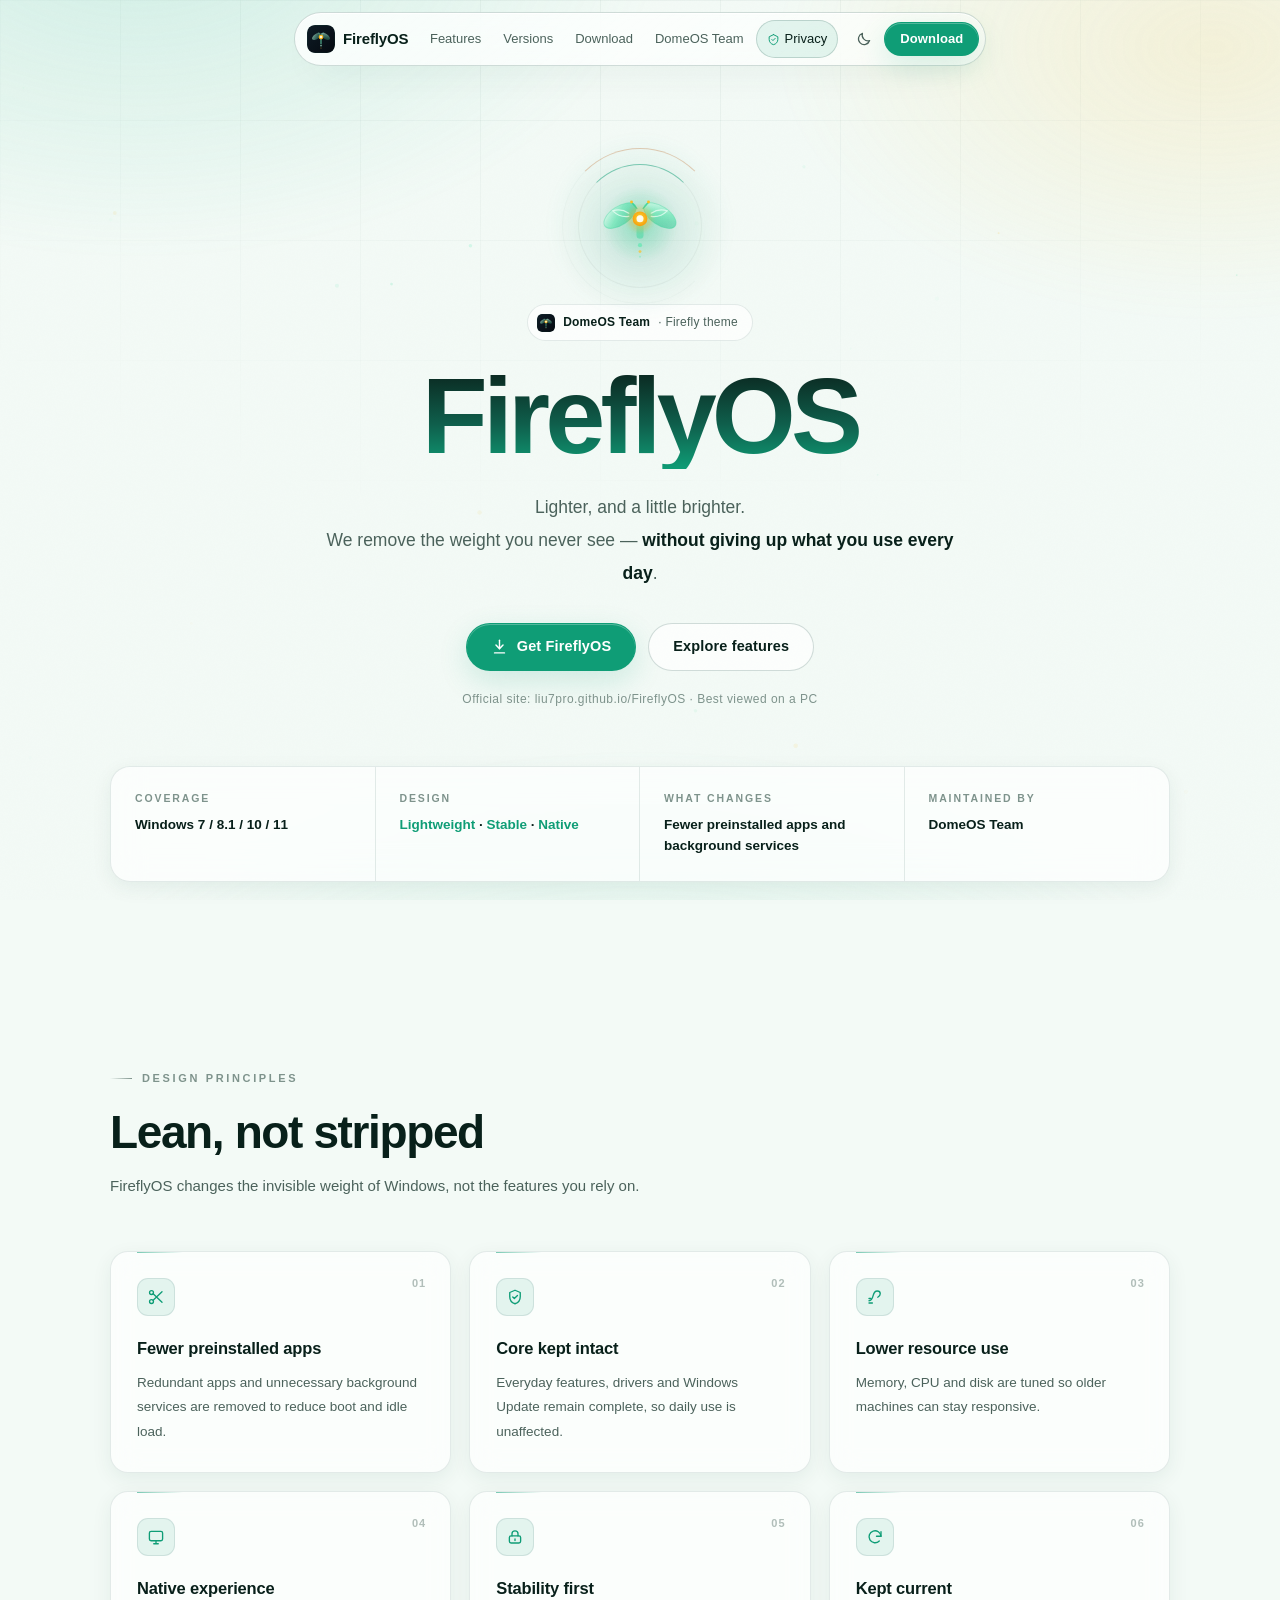
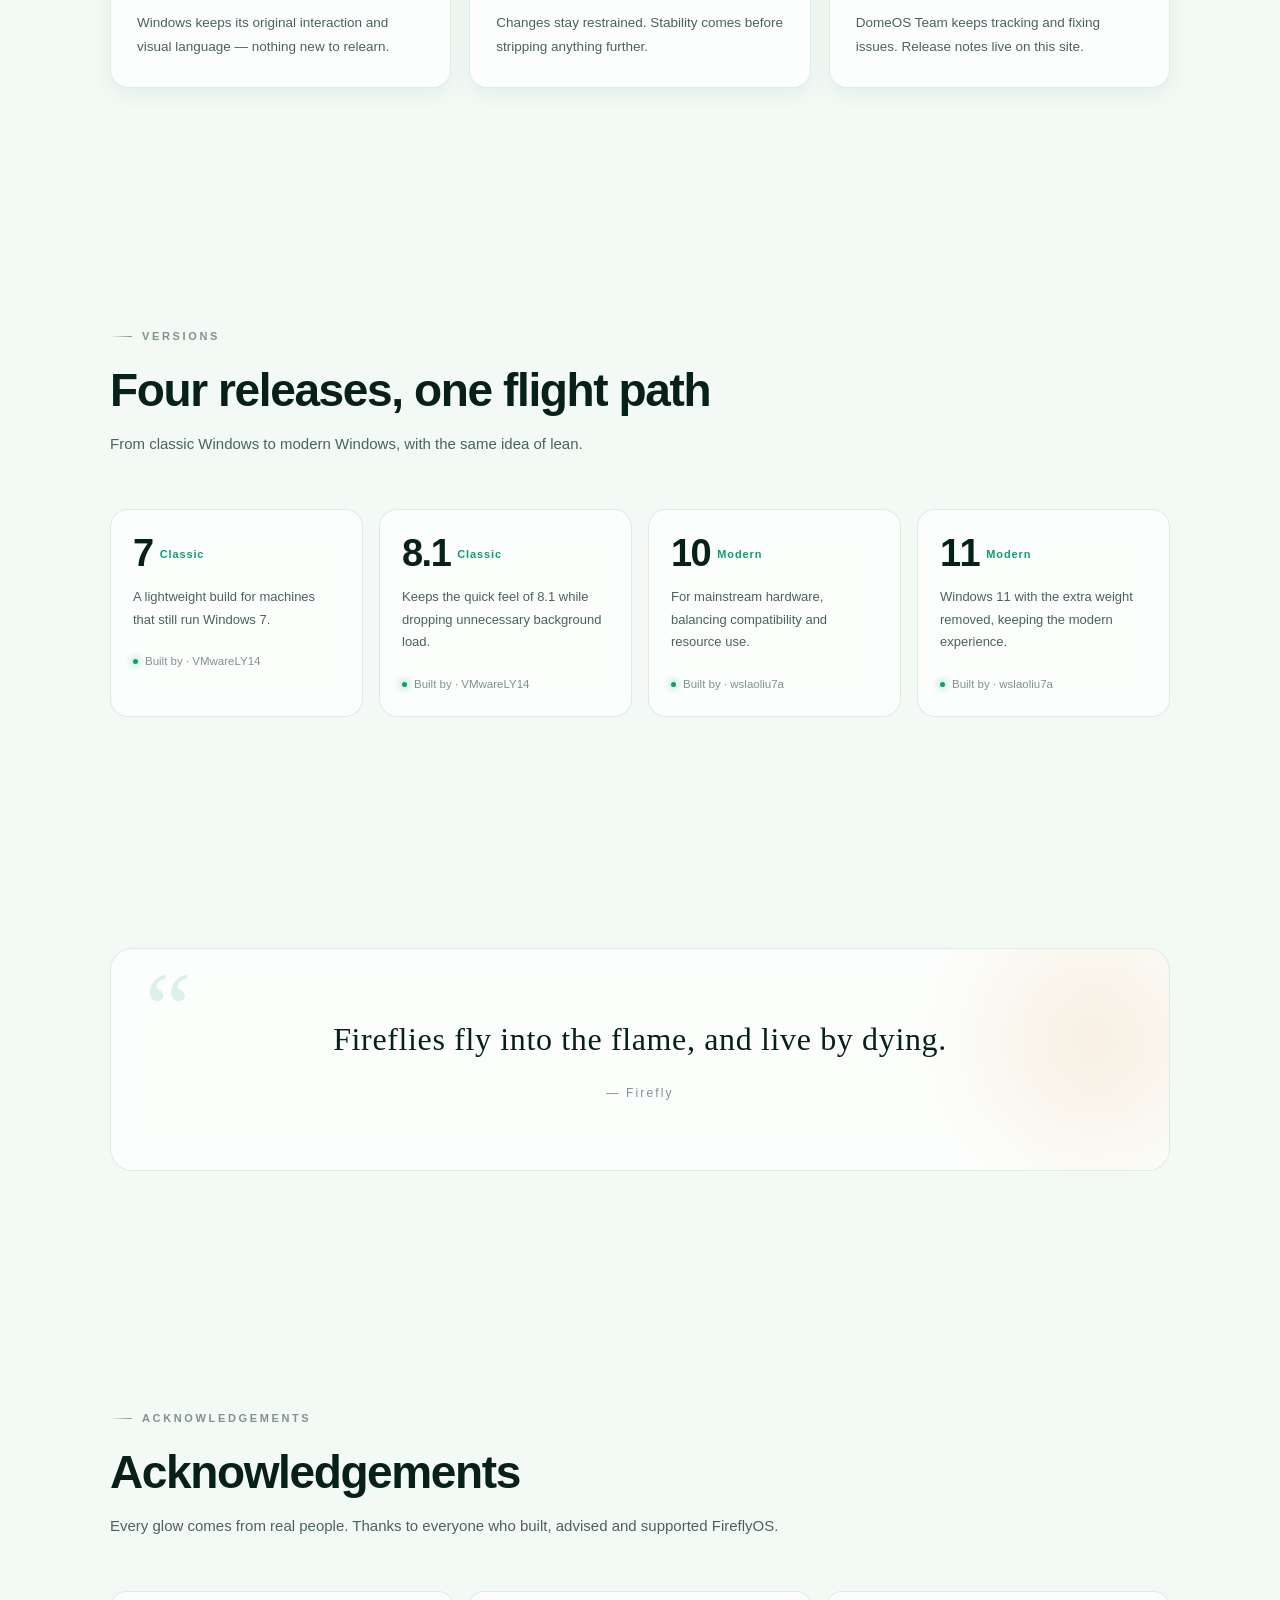
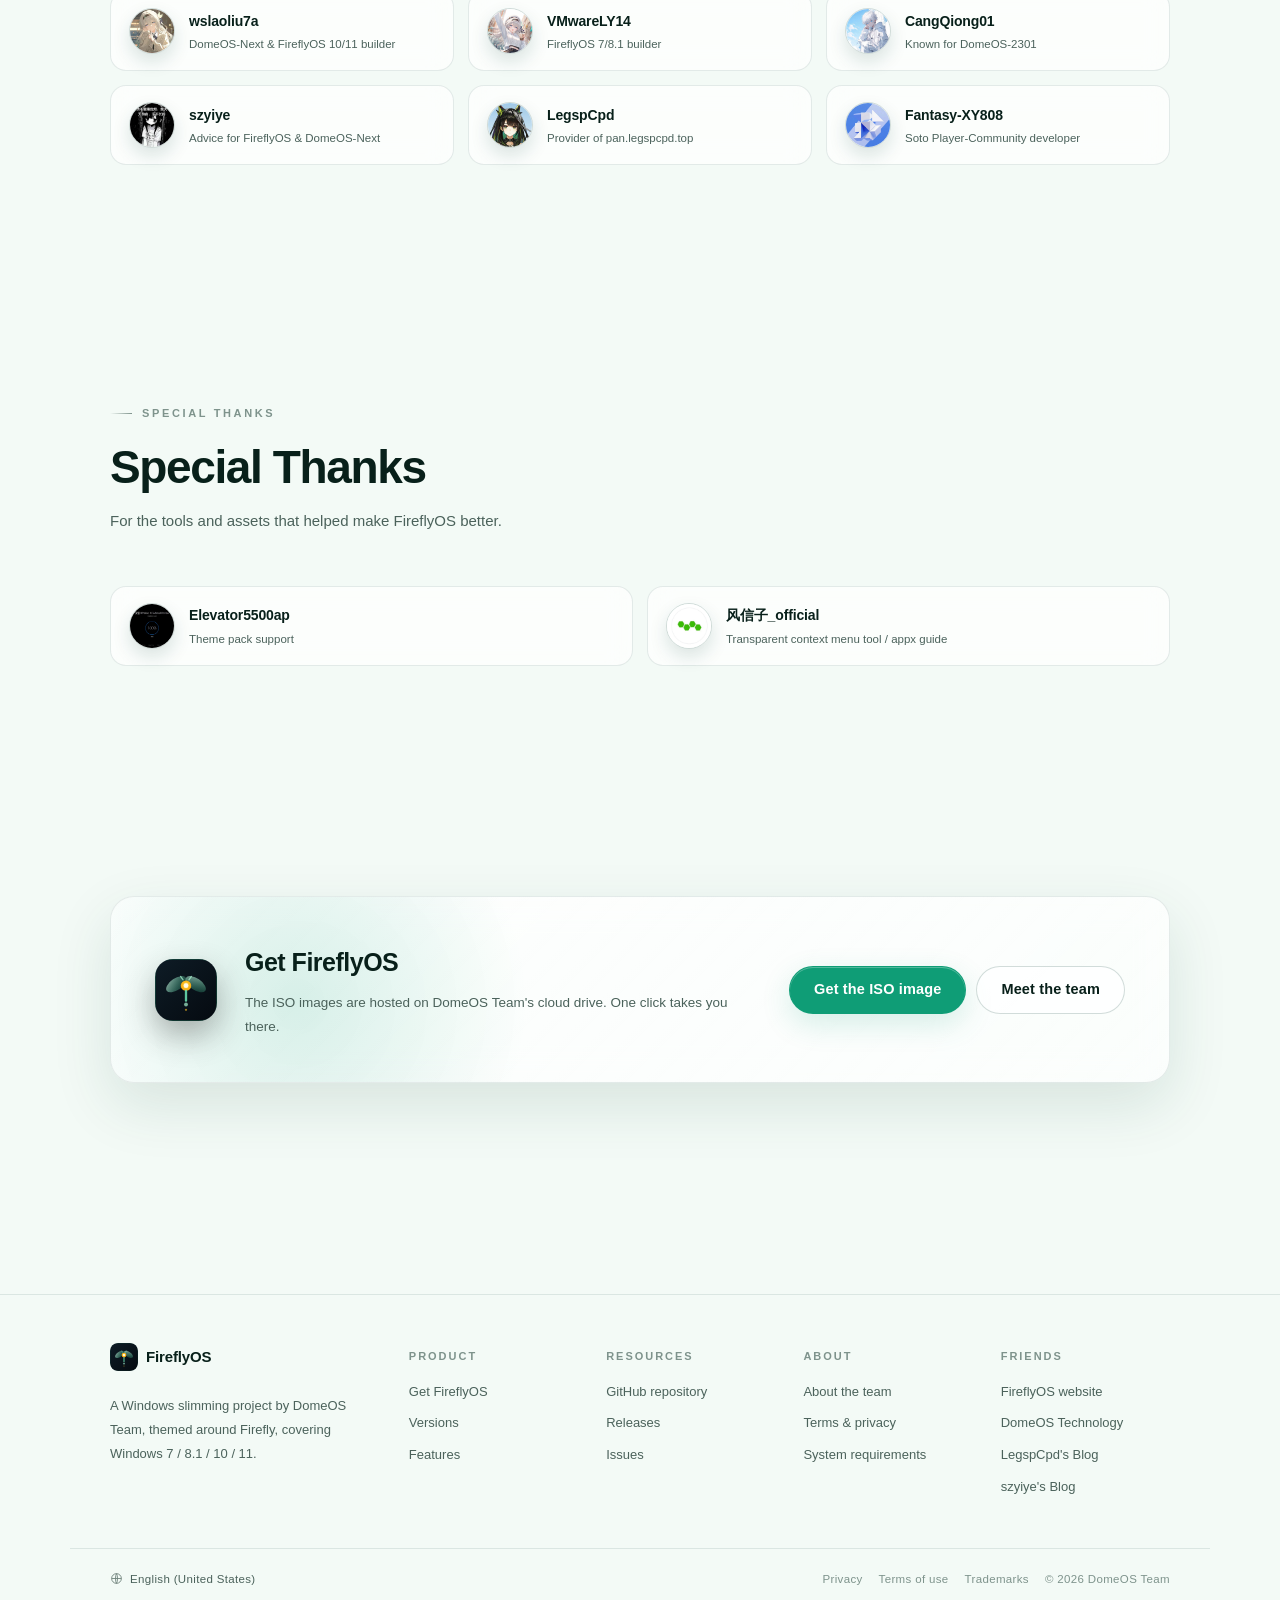
==== en/index.html @ e820aefb "style: 参考月之暗面优化排版，隐私入口改为 Team 协议页" ====
<!DOCTYPE html>
<html lang="en" data-color-mode="dark">
<head>
<meta charset="UTF-8" />
<meta name="viewport" content="width=device-width, initial-scale=1.0" />
<title>FireflyOS — Let Windows glow again</title>
<meta name="description" content="FireflyOS is a slimmed and optimized Windows build by DomeOS Team, themed around Firefly, covering Windows 7 / 8.1 / 10 / 11." />
<meta name="theme-color" content="#060a10" id="themeColor" />
<meta name="color-scheme" content="dark light" />
<meta property="og:type" content="website" />
<meta property="og:title" content="FireflyOS — Let Windows glow again" />
<meta property="og:description" content="A slimmed Windows build by DomeOS Team, themed around Firefly. Lightweight, stable and native." />
<link rel="icon" href="../assets/logo.svg" type="image/svg+xml" />
<script>
  (function () {
    try {
      var saved = localStorage.getItem('ff-theme');
      var mode = saved === 'light' || saved === 'dark'
        ? saved
        : (window.matchMedia('(prefers-color-scheme: light)').matches ? 'light' : 'dark');
      document.documentElement.setAttribute('data-color-mode', mode);
    } catch (e) {}
  })();
</script>
<style>html{background:#060a10}html[data-color-mode="light"]{background:#f3faf6}</style>
<link rel="stylesheet" href="../assets/theme.css" />
<link rel="stylesheet" href="../assets/style.css?v=4" />
</head>
<body>

<div class="bg-scene" aria-hidden="true"></div>
<canvas id="fireflies" aria-hidden="true"></canvas>

<header class="site-header" id="siteHeader">
  <div class="nav-inner">
    <a class="brand" href="#" aria-label="FireflyOS home">
      <img src="../assets/logo.svg" alt="" />
      <span>FireflyOS</span>
    </a>

    <nav class="nav-links" id="navLinks" aria-label="Main navigation">
      <span class="nav-hover" aria-hidden="true"></span>
      <a href="#features">Features</a>
      <a href="#versions">Versions</a>
      <a href="#download">Download</a>
      <a href="https://liu7pro.github.io/DomeOS-Team/">DomeOS Team</a>
      <a class="nav-privacy" href="https://liu7pro.github.io/DomeOS-Team/legal.html" aria-label="Terms and privacy policy">
        <svg viewBox="0 0 24 24" fill="none" stroke="currentColor" stroke-width="1.8" stroke-linecap="round" stroke-linejoin="round"><path d="M12 3l8 4v5c0 4.5-3.4 8.6-8 9.5C7.4 20.6 4 16.5 4 12V7l8-4z" /><path d="m9 12 2 2 4-4" /></svg>
        Privacy
      </a>
    </nav>

    <div class="nav-actions">
      <button class="theme-toggle" id="themeToggle" type="button" aria-label="Toggle light and dark mode" aria-pressed="false">
        <svg class="ic-sun" viewBox="0 0 24 24" fill="none" stroke="currentColor" stroke-width="1.8" stroke-linecap="round">
          <circle cx="12" cy="12" r="4.2" />
          <path d="M12 2.5v2M12 19.5v2M2.5 12h2M19.5 12h2M5.2 5.2l1.4 1.4M17.4 17.4l1.4 1.4M18.8 5.2l-1.4 1.4M6.6 17.4l-1.4 1.4" />
        </svg>
        <svg class="ic-moon" viewBox="0 0 24 24" fill="none" stroke="currentColor" stroke-width="1.8" stroke-linecap="round" stroke-linejoin="round">
          <path d="M20.5 14.3A8.6 8.6 0 0 1 9.7 3.5a8.6 8.6 0 1 0 10.8 10.8Z" />
        </svg>
      </button>
      <a class="btn btn-primary btn-sm" href="https://pan.legspcpd.top/s/m5fM" target="_blank" rel="noopener">Download</a>
      <button class="menu-toggle" id="menuToggle" type="button" aria-label="Open menu" aria-expanded="false" aria-controls="navLinks">
        <svg viewBox="0 0 24 24" fill="none" stroke="currentColor" stroke-width="2" stroke-linecap="round"><path d="M4 7h16M4 12h16M4 17h16" /></svg>
      </button>
    </div>
  </div>
</header>

<main>
  <section class="hero">
    <div class="container">
      <div class="hero-mark" aria-hidden="true">
        <span class="ring"></span>
        <span class="ring r2"></span>
        <img src="../assets/emblem.svg" alt="" />
      </div>

      <div class="hero-badge">
        <img src="../assets/logo.svg" alt="" />
        <b>DomeOS Team</b> · Firefly theme
      </div>

      <h1>FireflyOS</h1>
      <p class="lead">
        Lighter, and a little brighter.<br />
        We remove the weight you never see — <strong>without giving up what you use every day</strong>.
      </p>

      <div class="hero-actions">
        <a class="btn btn-primary" href="https://pan.legspcpd.top/s/m5fM" target="_blank" rel="noopener">
          <svg viewBox="0 0 24 24" fill="none" stroke="currentColor" stroke-width="2" stroke-linecap="round" stroke-linejoin="round"><path d="M12 3v12" /><path d="m7 10 5 5 5-5" /><path d="M5 21h14" /></svg>
          Get FireflyOS
        </a>
        <a class="btn btn-ghost" href="#features">Explore features</a>
      </div>

      <p class="hero-note">Official site: liu7pro.github.io/FireflyOS · Best viewed on a PC</p>

      <div class="spec-panel" data-reveal>
        <div class="spec-item">
          <span>Coverage</span>
          <b>Windows 7 / 8.1 / 10 / 11</b>
        </div>
        <div class="spec-item">
          <span>Design</span>
          <b><em>Lightweight</em> · <em>Stable</em> · <em>Native</em></b>
        </div>
        <div class="spec-item">
          <span>What changes</span>
          <b>Fewer preinstalled apps and background services</b>
        </div>
        <div class="spec-item">
          <span>Maintained by</span>
          <b>DomeOS Team</b>
        </div>
      </div>
    </div>
  </section>

  <section class="section" id="features">
    <div class="container">
      <div class="section-head" data-reveal>
        <span class="eyebrow">Design Principles</span>
        <h2 class="section-title">Lean, not stripped</h2>
        <p class="section-sub">FireflyOS changes the invisible weight of Windows, not the features you rely on.</p>
      </div>

      <div class="grid-3">
        <article class="card" data-reveal style="--d:.02s">
          <span class="card-index">01</span>
          <div class="card-icon"><svg viewBox="0 0 24 24" fill="none" stroke="currentColor" stroke-width="1.8" stroke-linecap="round" stroke-linejoin="round"><circle cx="6" cy="6" r="2.6" /><circle cx="6" cy="18" r="2.6" /><path d="M8.2 7.6 20 19M8.2 16.4 20 5" /></svg></div>
          <h3>Fewer preinstalled apps</h3>
          <p>Redundant apps and unnecessary background services are removed to reduce boot and idle load.</p>
        </article>
        <article class="card" data-reveal style="--d:.06s">
          <span class="card-index">02</span>
          <div class="card-icon"><svg viewBox="0 0 24 24" fill="none" stroke="currentColor" stroke-width="1.8" stroke-linecap="round" stroke-linejoin="round"><path d="M12 3 5 6v5.6c0 4.3 2.9 8.1 7 9.4 4.1-1.3 7-5.1 7-9.4V6l-7-3Z" /><path d="m9 12 2.1 2.1L15.3 10" /></svg></div>
          <h3>Core kept intact</h3>
          <p>Everyday features, drivers and Windows Update remain complete, so daily use is unaffected.</p>
        </article>
        <article class="card" data-reveal style="--d:.1s">
          <span class="card-index">03</span>
          <div class="card-icon"><svg viewBox="0 0 24 24" fill="none" stroke="currentColor" stroke-width="1.8" stroke-linecap="round" stroke-linejoin="round"><path d="M4 17c3.4 0 4.6-3.2 5.4-6.4C10.2 7.4 11.3 4 15 4c2.5 0 4 1.6 4 3.7 0 2.3-1.6 3.6-3.3 4.6" /><path d="M4 20h4.5" /><path d="M4 14h2.8" /></svg></div>
          <h3>Lower resource use</h3>
          <p>Memory, CPU and disk are tuned so older machines can stay responsive.</p>
        </article>
        <article class="card" data-reveal style="--d:.02s">
          <span class="card-index">04</span>
          <div class="card-icon"><svg viewBox="0 0 24 24" fill="none" stroke="currentColor" stroke-width="1.8" stroke-linecap="round" stroke-linejoin="round"><rect x="3.2" y="4.5" width="17.6" height="12.5" rx="2.2" /><path d="M9 21h6M12 17v4" /></svg></div>
          <h3>Native experience</h3>
          <p>Windows keeps its original interaction and visual language — nothing new to relearn.</p>
        </article>
        <article class="card" data-reveal style="--d:.06s">
          <span class="card-index">05</span>
          <div class="card-icon"><svg viewBox="0 0 24 24" fill="none" stroke="currentColor" stroke-width="1.8" stroke-linecap="round" stroke-linejoin="round"><rect x="4.5" y="10.5" width="15" height="9.5" rx="2.2" /><path d="M8 10.5V7.8a4 4 0 0 1 8 0v2.7" /><path d="M12 14.6v2" /></svg></div>
          <h3>Stability first</h3>
          <p>Changes stay restrained. Stability comes before stripping anything further.</p>
        </article>
        <article class="card" data-reveal style="--d:.1s">
          <span class="card-index">06</span>
          <div class="card-icon"><svg viewBox="0 0 24 24" fill="none" stroke="currentColor" stroke-width="1.8" stroke-linecap="round" stroke-linejoin="round"><path d="M20 11a8 8 0 1 0-2.3 6.3" /><path d="M20 5v6h-6" /></svg></div>
          <h3>Kept current</h3>
          <p>DomeOS Team keeps tracking and fixing issues. Release notes live on this site.</p>
        </article>
      </div>
    </div>
  </section>

  <section class="section" id="versions">
    <div class="container">
      <div class="section-head" data-reveal>
        <span class="eyebrow">Versions</span>
        <h2 class="section-title">Four releases, one flight path</h2>
        <p class="section-sub">From classic Windows to modern Windows, with the same idea of lean.</p>
      </div>

      <div class="versions">
        <article class="version-card" data-reveal style="--d:.02s">
          <div class="v-num">7<small>Classic</small></div>
          <p class="v-desc">A lightweight build for machines that still run Windows 7.</p>
          <span class="v-maker">Built by · VMwareLY14</span>
        </article>
        <article class="version-card" data-reveal style="--d:.06s">
          <div class="v-num">8.1<small>Classic</small></div>
          <p class="v-desc">Keeps the quick feel of 8.1 while dropping unnecessary background load.</p>
          <span class="v-maker">Built by · VMwareLY14</span>
        </article>
        <article class="version-card" data-reveal style="--d:.1s">
          <div class="v-num">10<small>Modern</small></div>
          <p class="v-desc">For mainstream hardware, balancing compatibility and resource use.</p>
          <span class="v-maker">Built by · wslaoliu7a</span>
        </article>
        <article class="version-card" data-reveal style="--d:.14s">
          <div class="v-num">11<small>Modern</small></div>
          <p class="v-desc">Windows 11 with the extra weight removed, keeping the modern experience.</p>
          <span class="v-maker">Built by · wslaoliu7a</span>
        </article>
      </div>
    </div>
  </section>

  <section class="section">
    <div class="container">
      <div class="quote-panel" data-reveal>
        <q>Fireflies fly into the flame, and live by dying.</q>
        <span>— Firefly</span>
      </div>
    </div>
  </section>

  <section class="section" id="thanks">
    <div class="container">
      <div class="section-head" data-reveal>
        <span class="eyebrow">Acknowledgements</span>
        <h2 class="section-title">Acknowledgements</h2>
        <p class="section-sub">Every glow comes from real people. Thanks to everyone who built, advised and supported FireflyOS.</p>
      </div>

      <div class="thanks-grid">
        <a class="thanks-card" href="https://space.bilibili.com/1834614293" target="_blank" rel="noopener" data-reveal style="--d:.02s">
          <img src="../assets/people/wslaoliu7a.jpg" alt="" />
          <div><b>wslaoliu7a</b><span>DomeOS-Next &amp; FireflyOS 10/11 builder</span></div>
        </a>
        <a class="thanks-card" href="https://space.bilibili.com/1227511340" target="_blank" rel="noopener" data-reveal style="--d:.05s">
          <img src="../assets/people/vmwarely14.jpg" alt="" />
          <div><b>VMwareLY14</b><span>FireflyOS 7/8.1 builder</span></div>
        </a>
        <a class="thanks-card" href="https://space.bilibili.com/1995157657" target="_blank" rel="noopener" data-reveal style="--d:.08s">
          <img src="../assets/people/cangqiong01.jpg" alt="" />
          <div><b>CangQiong01</b><span>Known for DomeOS-2301</span></div>
        </a>
        <a class="thanks-card" href="https://space.bilibili.com/3493112219437191" target="_blank" rel="noopener" data-reveal style="--d:.02s">
          <img src="../assets/people/szyiye.jpg" alt="" />
          <div><b>szyiye</b><span>Advice for FireflyOS &amp; DomeOS-Next</span></div>
        </a>
        <a class="thanks-card" href="https://space.bilibili.com/1614911881" target="_blank" rel="noopener" data-reveal style="--d:.05s">
          <img src="../assets/people/legspcpd.jpg" alt="" />
          <div><b>LegspCpd</b><span>Provider of pan.legspcpd.top</span></div>
        </a>
        <a class="thanks-card" href="https://github.com/Fantasy-XY808" target="_blank" rel="noopener" data-reveal style="--d:.08s">
          <img src="../assets/people/fantasy-xy808.jpg" alt="" />
          <div><b>Fantasy-XY808</b><span>Soto Player-Community developer</span></div>
        </a>
      </div>
    </div>
  </section>

  <section class="section" id="special-thanks">
    <div class="container">
      <div class="section-head" data-reveal>
        <span class="eyebrow">Special Thanks</span>
        <h2 class="section-title">Special Thanks</h2>
        <p class="section-sub">For the tools and assets that helped make FireflyOS better.</p>
      </div>

      <div class="thanks-grid two">
        <a class="thanks-card" href="https://space.bilibili.com/449530793" target="_blank" rel="noopener" data-reveal style="--d:.02s">
          <img src="../assets/people/elevator5500ap.jpg" alt="" />
          <div><b>Elevator5500ap</b><span>Theme pack support</span></div>
        </a>
        <a class="thanks-card" href="https://space.bilibili.com/3494369573210315" target="_blank" rel="noopener" data-reveal style="--d:.05s">
          <img src="../assets/people/fengxinzi.jpg" alt="" />
          <div><b>风信子_official</b><span>Transparent context menu tool / appx guide</span></div>
        </a>
      </div>
    </div>
  </section>

  <section class="section" id="download">
    <div class="container">
      <div class="cta-panel" data-reveal>
        <img src="../assets/logo.svg" alt="" />
        <div class="cta-text">
          <h2>Get FireflyOS</h2>
          <p>The ISO images are hosted on DomeOS Team's cloud drive. One click takes you there.</p>
        </div>
        <div class="cta-actions">
          <a class="btn btn-primary" href="https://pan.legspcpd.top/s/m5fM" target="_blank" rel="noopener">Get the ISO image</a>
          <a class="btn btn-ghost" href="https://liu7pro.github.io/DomeOS-Team/">Meet the team</a>
        </div>
      </div>
    </div>
  </section>
</main>

<footer class="site-footer">
  <div class="container footer-inner">
    <div class="footer-brand">
      <a class="brand" href="#">
        <img src="../assets/logo.svg" alt="" />
        <span>FireflyOS</span>
      </a>
      <p>A Windows slimming project by DomeOS Team, themed around Firefly, covering Windows 7 / 8.1 / 10 / 11.</p>
    </div>
    <div class="footer-col">
      <h4>Product</h4>
      <a href="https://pan.legspcpd.top/s/m5fM" target="_blank" rel="noopener">Get FireflyOS</a>
      <a href="#versions">Versions</a>
      <a href="#features">Features</a>
    </div>
    <div class="footer-col">
      <h4>Resources</h4>
      <a href="https://github.com/liu7pro/FireflyOS" target="_blank" rel="noopener">GitHub repository</a>
      <a href="https://github.com/liu7pro/FireflyOS/releases" target="_blank" rel="noopener">Releases</a>
      <a href="https://github.com/liu7pro/FireflyOS/issues" target="_blank" rel="noopener">Issues</a>
    </div>
    <div class="footer-col">
      <h4>About</h4>
      <a href="https://liu7pro.github.io/DomeOS-Team/">About the team</a>
      <a href="https://liu7pro.github.io/DomeOS-Team/legal.html">Terms &amp; privacy</a>
      <a href="#versions">System requirements</a>
    </div>
    <div class="footer-col">
      <h4>Friends</h4>
      <a href="https://liu7pro.github.io/FireflyOS/">FireflyOS website</a>
      <a href="https://cangqiong01.github.io/" target="_blank" rel="noopener">DomeOS Technology</a>
      <a href="https://www.legspcpd.top/" target="_blank" rel="noopener">LegspCpd's Blog</a>
      <a href="https://blog.szyiye.cn" target="_blank" rel="noopener">szyiye's Blog</a>
    </div>
  </div>
  <div class="container footer-bottom">
    <a class="footer-lang" href="../index.html">
      <svg viewBox="0 0 24 24" fill="none" stroke="currentColor" stroke-width="1.6"><circle cx="12" cy="12" r="9" /><path d="M3 12h18M12 3c2.5 2.6 2.5 15.4 0 18M12 3c-2.5 2.6-2.5 15.4 0 18" /></svg>
      English (United States)
    </a>
    <div class="footer-legal">
      <a href="https://liu7pro.github.io/DomeOS-Team/legal.html">Privacy</a>
      <a href="https://liu7pro.github.io/DomeOS-Team/legal.html">Terms of use</a>
      <a href="https://liu7pro.github.io/about.html">Trademarks</a>
      <a href="https://liu7pro.github.io/DomeOS-Team/">© <span id="year">2026</span> DomeOS Team</a>
    </div>
  </div>
</footer>

<script src="../assets/main.js"></script>
</body>
</html>
---- assets/theme.css ----
/* FireflyOS — 主题令牌
   深夜蓝底 + 薄荷微光 + 萤火琥珀
   所有颜色集中在此文件，深浅色由 data-theme 切换 */

:root {
  color-scheme: dark;

  --bg: #060a10;
  --bg-2: #0a121c;
  --bg-3: #0d1826;

  --surface: rgba(255, 255, 255, .045);
  --surface-2: rgba(255, 255, 255, .075);
  --surface-3: rgba(255, 255, 255, .11);

  --border: rgba(255, 255, 255, .09);
  --border-strong: rgba(255, 255, 255, .18);

  --text: #e9f2ee;
  --text-2: #9db1ab;
  --text-3: #62766f;

  --mint: #34d399;
  --mint-soft: #6ee7b7;
  --amber: #fbbf24;
  --lime: #a0e448;

  --accent: #34d399;
  --accent-ink: #04130d;
  --accent-g: rgba(52, 211, 153, .12);
  --amber-g: rgba(251, 191, 36, .10);

  --glow: rgba(52, 211, 153, .20);
  --glow-amber: rgba(251, 191, 36, .14);

  --shadow-sm: 0 8px 24px rgba(0, 0, 0, .28);
  --shadow: 0 22px 64px rgba(0, 0, 0, .46);

  --header: rgba(6, 10, 16, .70);
  --header-line: rgba(255, 255, 255, .07);

  --grid-line: rgba(255, 255, 255, .035);
  --noise: .05;
  --firefly-a: .85;
}

html[data-color-mode="light"] {
  color-scheme: light;

  --bg: #f3faf6;
  --bg-2: #eaf6f0;
  --bg-3: #e0f1e8;

  --surface: rgba(255, 255, 255, .70);
  --surface-2: rgba(255, 255, 255, .86);
  --surface-3: rgba(255, 255, 255, .96);

  --border: rgba(9, 65, 51, .10);
  --border-strong: rgba(9, 65, 51, .18);

  --text: #08201a;
  --text-2: #4b625b;
  --text-3: #7e938c;

  --mint: #0f9d76;
  --mint-soft: #0b8a67;
  --amber: #b45309;
  --lime: #4d7c0f;

  --accent: #0f9d76;
  --accent-ink: #ffffff;
  --accent-g: rgba(15, 157, 118, .10);
  --amber-g: rgba(180, 83, 9, .08);

  --glow: rgba(15, 157, 118, .16);
  --glow-amber: rgba(217, 119, 6, .10);

  --shadow-sm: 0 6px 20px rgba(17, 74, 58, .07);
  --shadow: 0 22px 60px rgba(17, 74, 58, .12);

  --header: rgba(246, 253, 249, .78);
  --header-line: rgba(9, 65, 51, .08);

  --grid-line: rgba(9, 65, 51, .045);
  --noise: .035;
  --firefly-a: .38;
}
---- assets/style.css ----
/* ==========================================================================
   FireflyOS · 站点样式
   深夜蓝底、薄荷微光、萤火琥珀；深浅色由 theme.css 的令牌驱动
   ========================================================================== */

*, *::before, *::after { box-sizing: border-box; }

html {
  background: var(--bg);
  -webkit-text-size-adjust: 100%;
  scroll-behavior: smooth;
  transition: background-color .5s ease;
}

body {
  margin: 0;
  min-height: 100vh;
  font-family: "Segoe UI Variable Display", "Segoe UI", "PingFang SC", "Microsoft YaHei UI", "Microsoft YaHei", sans-serif;
  font-size: 15px;
  line-height: 1.75;
  color: var(--text);
  background: var(--bg);
  -webkit-font-smoothing: antialiased;
  text-rendering: optimizeLegibility;
  overflow-x: hidden;
  transition: color .5s ease, background-color .5s ease;
}

img, svg { display: block; }
a { color: inherit; text-decoration: none; }
button { font: inherit; color: inherit; }
::selection { background: var(--accent); color: var(--accent-ink); }

:focus-visible {
  outline: 2px solid var(--mint);
  outline-offset: 3px;
  border-radius: 6px;
}

.container {
  width: 100%;
  max-width: 1140px;
  margin: 0 auto;
  padding: 0 clamp(20px, 4vw, 40px);
}

/* --------------------------------------------------------------------------
   背景：极光、网格、噪点、萤火
   -------------------------------------------------------------------------- */
.bg-scene {
  position: fixed;
  inset: 0;
  z-index: 0;
  overflow: hidden;
  pointer-events: none;
}

.bg-scene::before {
  content: "";
  position: absolute;
  inset: -20%;
  background:
    radial-gradient(42% 38% at 22% 8%, var(--glow), transparent 70%),
    radial-gradient(34% 30% at 82% 18%, var(--glow-amber), transparent 72%),
    radial-gradient(50% 46% at 50% 108%, rgba(52, 211, 153, .10), transparent 74%);
  filter: blur(10px);
  animation: aurora 26s ease-in-out infinite alternate;
}

html[data-color-mode="light"] .bg-scene::before {
  background:
    radial-gradient(42% 38% at 22% 8%, rgba(45, 190, 150, .18), transparent 70%),
    radial-gradient(34% 30% at 82% 18%, rgba(251, 191, 36, .14), transparent 72%),
    radial-gradient(50% 46% at 50% 108%, rgba(120, 220, 190, .22), transparent 74%);
}

.bg-scene::after {
  content: "";
  position: absolute;
  inset: 0;
  background-image:
    linear-gradient(90deg, var(--grid-line) 1px, transparent 1px),
    linear-gradient(180deg, var(--grid-line) 1px, transparent 1px);
  background-size: 120px 120px;
  mask-image: radial-gradient(70% 60% at 50% 0%, #000 20%, transparent 100%);
  -webkit-mask-image: radial-gradient(70% 60% at 50% 0%, #000 20%, transparent 100%);
}

@keyframes aurora {
  0%   { transform: translate3d(-2%, -1%, 0) scale(1); }
  50%  { transform: translate3d(2%, 2%, 0) scale(1.06); }
  100% { transform: translate3d(-1%, 3%, 0) scale(1.02); }
}

#fireflies {
  position: fixed;
  inset: 0;
  z-index: 1;
  width: 100%;
  height: 100%;
  pointer-events: none;
  opacity: var(--firefly-a);
  transition: opacity .6s ease;
}

body::after {
  content: "";
  position: fixed;
  inset: 0;
  z-index: 2;
  pointer-events: none;
  opacity: var(--noise);
  background-image: url("data:image/svg+xml,%3Csvg xmlns='http://www.w3.org/2000/svg' width='160' height='160'%3E%3Cfilter id='n'%3E%3CfeTurbulence type='fractalNoise' baseFrequency='.85' numOctaves='2' stitchTiles='stitch'/%3E%3C/filter%3E%3Crect width='160' height='160' filter='url(%23n)' opacity='.55'/%3E%3C/svg%3E");
}

main, .site-header, .site-footer { position: relative; z-index: 3; }

/* --------------------------------------------------------------------------
   通用排版
   -------------------------------------------------------------------------- */
.section {
  padding: clamp(72px, 9vw, 118px) 0;
}

.section-head {
  max-width: 680px;
  margin-bottom: clamp(34px, 4vw, 52px);
}

.section-head.center {
  margin-left: auto;
  margin-right: auto;
  text-align: center;
}

.eyebrow {
  display: inline-flex;
  align-items: center;
  gap: 10px;
  font-size: 11px;
  font-weight: 600;
  letter-spacing: .24em;
  text-transform: uppercase;
  color: var(--text-3);
}

.eyebrow::before {
  content: "";
  width: 22px;
  height: 1px;
  background: linear-gradient(90deg, transparent, currentColor);
}

.section-title {
  margin: 16px 0 12px;
  font-size: clamp(30px, 4vw, 46px);
  font-weight: 650;
  line-height: 1.22;
  letter-spacing: -.03em;
}

.section-sub {
  margin: 0;
  font-size: 15px;
  color: var(--text-2);
  line-height: 1.85;
}

/* --------------------------------------------------------------------------
   按钮
   -------------------------------------------------------------------------- */
.btn {
  display: inline-flex;
  align-items: center;
  justify-content: center;
  gap: 9px;
  height: 48px;
  padding: 0 24px;
  border: 1px solid transparent;
  border-radius: 999px;
  font-size: 14.5px;
  font-weight: 600;
  letter-spacing: .01em;
  cursor: pointer;
  transition: transform .25s cubic-bezier(.22, 1, .36, 1), background-color .25s ease,
              border-color .25s ease, box-shadow .3s ease, color .25s ease;
}

.btn svg { width: 17px; height: 17px; flex-shrink: 0; }

.btn-primary {
  color: var(--accent-ink);
  background: var(--accent);
  box-shadow: 0 10px 30px var(--glow), inset 0 1px 0 rgba(255, 255, 255, .28);
}

.btn-primary:hover {
  transform: translateY(-2px);
  box-shadow: 0 16px 38px var(--glow), inset 0 1px 0 rgba(255, 255, 255, .34);
  background: var(--mint-soft);
}

.btn-ghost {
  color: var(--text);
  background: var(--surface);
  border-color: var(--border-strong);
}

.btn-ghost:hover {
  transform: translateY(-2px);
  background: var(--surface-2);
  border-color: var(--border-strong);
}

.btn-sm { height: 34px; padding: 0 15px; font-size: 13px; border-radius: 999px; }

/* --------------------------------------------------------------------------
   顶部导航
   -------------------------------------------------------------------------- */
.site-header {
  position: sticky;
  top: 0;
  z-index: 60;
  padding: 12px 0 0;
  pointer-events: none;
  transition: padding .3s ease;
}

.site-header.scrolled { padding-top: 8px; }

.nav-inner {
  pointer-events: auto;
  position: relative;
  display: flex;
  align-items: center;
  gap: 6px;
  width: fit-content;
  max-width: calc(100% - 32px);
  height: 54px;
  margin: 0 auto;
  padding: 4px 6px 4px 12px;
  border: 1px solid var(--border-strong);
  border-radius: 999px;
  background: linear-gradient(145deg, var(--surface-2), var(--surface));
  -webkit-backdrop-filter: blur(20px) saturate(150%);
  backdrop-filter: blur(20px) saturate(150%);
  box-shadow: 0 16px 40px -18px rgba(0, 0, 0, .55), inset 0 1px 0 rgba(255, 255, 255, .18);
  transition: background-color .3s ease, box-shadow .3s ease, border-color .3s ease;
}

html[data-color-mode="light"] .nav-inner {
  background: linear-gradient(145deg, rgba(255, 255, 255, .82), rgba(255, 255, 255, .58));
  box-shadow: 0 16px 40px -24px rgba(17, 74, 58, .30), inset 0 1px 0 rgba(255, 255, 255, .95);
}

.site-header.scrolled .nav-inner {
  border-color: var(--border-strong);
  box-shadow: 0 20px 50px -16px rgba(0, 0, 0, .62), inset 0 1px 0 rgba(255, 255, 255, .22);
}

html[data-color-mode="light"] .site-header.scrolled .nav-inner {
  box-shadow: 0 20px 48px -24px rgba(17, 74, 58, .34), inset 0 1px 0 rgba(255, 255, 255, .98);
}

.brand {
  display: inline-flex;
  align-items: center;
  gap: 8px;
  font-size: 15px;
  font-weight: 700;
  letter-spacing: -.01em;
  white-space: nowrap;
}

.brand img { width: 28px; height: 28px; border-radius: 8px; }

.nav-links {
  position: relative;
  display: flex;
  align-items: center;
  gap: 2px;
  margin-left: 6px;
  margin-right: 2px;
}

.nav-hover {
  position: absolute;
  top: 50%;
  left: 0;
  width: var(--pill-w, 0px);
  height: 30px;
  border-radius: 999px;
  border: 1px solid var(--border);
  background: var(--accent-g);
  transform: translate(var(--pill-x, 0px), -50%);
  opacity: 0;
  pointer-events: none;
  transition: transform .42s cubic-bezier(.34, 1.56, .64, 1),
              width .42s cubic-bezier(.34, 1.56, .64, 1), opacity .2s;
  z-index: 1;
}

.nav-links.pill-on .nav-hover { opacity: 1; }

.nav-links a {
  position: relative;
  z-index: 2;
  padding: 7px 10px;
  border-radius: 999px;
  font-size: 13px;
  font-weight: 500;
  color: var(--text-2);
  transition: color .2s ease, background-color .2s ease;
}

.nav-links a:hover { color: var(--text); background: transparent; }

.nav-links a.nav-privacy {
  display: inline-flex;
  align-items: center;
  gap: 5px;
  color: var(--text);
  border: 1px solid var(--border-strong);
  background: var(--accent-g);
}

.nav-links a.nav-privacy svg {
  width: 13px;
  height: 13px;
  color: var(--mint);
}

.nav-links a.nav-privacy:hover {
  background: var(--surface-2);
  border-color: var(--border-strong);
}

.nav-actions {
  display: flex;
  align-items: center;
  gap: 4px;
  margin-left: 2px;
}

.theme-toggle {
  width: 32px;
  height: 32px;
  display: inline-flex;
  align-items: center;
  justify-content: center;
  border-radius: 50%;
  border: 0;
  background: transparent;
  color: var(--text-2);
  cursor: pointer;
  transition: color .25s ease, background-color .25s ease, transform .3s ease;
}

.theme-toggle:hover {
  color: var(--text);
  background: var(--surface-2);
  transform: rotate(-8deg);
}

.theme-toggle svg { width: 16px; height: 16px; }
.theme-toggle .ic-moon { display: none; }
html[data-color-mode="light"] .theme-toggle .ic-sun { display: none; }
html[data-color-mode="light"] .theme-toggle .ic-moon { display: block; }

.menu-toggle {
  display: none;
  width: 32px;
  height: 32px;
  align-items: center;
  justify-content: center;
  border: 0;
  border-radius: 50%;
  background: transparent;
  color: var(--text-2);
  cursor: pointer;
}

.menu-toggle:hover { background: var(--surface-2); }
.menu-toggle svg { width: 18px; height: 18px; }

/* --------------------------------------------------------------------------
   首屏
   -------------------------------------------------------------------------- */
.hero {
  position: relative;
  padding: clamp(56px, 9vw, 108px) 0 clamp(40px, 6vw, 64px);
  text-align: center;
}

.hero-mark {
  position: relative;
  width: 104px;
  height: 104px;
  margin: 0 auto 26px;
  display: grid;
  place-items: center;
}

.hero-mark::before {
  content: "";
  position: absolute;
  inset: -46px;
  border-radius: 50%;
  background: radial-gradient(circle, var(--glow), transparent 66%);
  filter: blur(6px);
}

.hero-mark img {
  position: relative;
  width: 96px;
  height: 96px;
  filter: drop-shadow(0 18px 34px rgba(0, 0, 0, .38));
  animation: float 7s ease-in-out infinite;
}

html[data-color-mode="light"] .hero-mark img {
  filter: drop-shadow(0 16px 28px rgba(17, 74, 58, .18));
}

.hero-mark .ring {
  position: absolute;
  inset: -10px;
  border-radius: 50%;
  border: 1px solid var(--border);
  border-top-color: var(--mint);
  opacity: .5;
  animation: spin 16s linear infinite;
}

.hero-mark .ring.r2 {
  inset: -26px;
  border-top-color: var(--amber);
  border-right-color: transparent;
  opacity: .28;
  animation-duration: 26s;
  animation-direction: reverse;
}

@keyframes spin { to { transform: rotate(360deg); } }
@keyframes float {
  0%, 100% { transform: translateY(0); }
  50% { transform: translateY(-8px); }
}

.hero-badge {
  display: inline-flex;
  align-items: center;
  gap: 8px;
  padding: 7px 14px 7px 9px;
  border: 1px solid var(--border);
  border-radius: 999px;
  background: var(--surface);
  font-size: 12px;
  color: var(--text-2);
  letter-spacing: .02em;
}

.hero-badge img { width: 18px; height: 18px; border-radius: 5px; }
.hero-badge b { color: var(--text); font-weight: 600; }

.hero h1 {
  margin: 22px 0 0;
  font-size: clamp(56px, 9.4vw, 108px);
  font-weight: 780;
  line-height: .98;
  letter-spacing: -.045em;
  background: linear-gradient(180deg, #ffffff 12%, #d8fff0 52%, var(--mint) 100%);
  -webkit-background-clip: text;
  background-clip: text;
  color: transparent;
  -webkit-text-fill-color: transparent;
}

html[data-color-mode="light"] .hero h1 {
  background: linear-gradient(180deg, #0b2a22 10%, #0f5f4c 58%, var(--mint) 100%);
  -webkit-background-clip: text;
  background-clip: text;
}

.hero .lead {
  max-width: 640px;
  margin: 22px auto 0;
  font-size: clamp(15px, 1.7vw, 17.5px);
  line-height: 1.9;
  color: var(--text-2);
}

.hero .lead strong { color: var(--text); font-weight: 600; }

.hero-actions {
  display: flex;
  flex-wrap: wrap;
  justify-content: center;
  gap: 12px;
  margin-top: 32px;
}

.hero-note {
  margin: 18px 0 0;
  font-size: 12px;
  color: var(--text-3);
  letter-spacing: .04em;
}

/* 系统速览面板 */
.spec-panel {
  display: grid;
  grid-template-columns: repeat(4, 1fr);
  margin-top: clamp(36px, 5vw, 56px);
  border: 1px solid var(--border);
  border-radius: 20px;
  background: var(--surface);
  -webkit-backdrop-filter: blur(16px) saturate(130%);
  backdrop-filter: blur(16px) saturate(130%);
  box-shadow: var(--shadow-sm);
  overflow: hidden;
  text-align: left;
}

.spec-item {
  padding: 22px 24px 24px;
  border-right: 1px solid var(--border);
}

.spec-item:last-child { border-right: 0; }

.spec-item span {
  display: block;
  font-size: 10.5px;
  font-weight: 600;
  letter-spacing: .18em;
  text-transform: uppercase;
  color: var(--text-3);
}

.spec-item b {
  display: block;
  margin-top: 8px;
  font-size: 13.5px;
  font-weight: 600;
  line-height: 1.55;
}

.spec-item b em { font-style: normal; color: var(--mint); }

/* --------------------------------------------------------------------------
   卡片与特性
   -------------------------------------------------------------------------- */
.grid-3 {
  display: grid;
  grid-template-columns: repeat(3, 1fr);
  gap: 18px;
}

.card {
  position: relative;
  padding: 26px 26px 28px;
  border: 1px solid var(--border);
  border-radius: 18px;
  background: var(--surface);
  -webkit-backdrop-filter: blur(14px) saturate(125%);
  backdrop-filter: blur(14px) saturate(125%);
  box-shadow: var(--shadow-sm);
  overflow: hidden;
  transition: transform .35s cubic-bezier(.22, 1, .36, 1), border-color .35s ease,
              background-color .35s ease, box-shadow .35s ease;
}

.card::before {
  content: "";
  position: absolute;
  top: 0;
  left: 26px;
  width: 46px;
  height: 1px;
  background: linear-gradient(90deg, var(--mint), transparent);
  opacity: .55;
}

.card:hover {
  transform: translateY(-4px);
  border-color: var(--border-strong);
  background: var(--surface-2);
  box-shadow: 0 24px 56px rgba(0, 0, 0, .3), 0 0 0 1px var(--accent-g);
}

html[data-color-mode="light"] .card:hover {
  box-shadow: 0 22px 48px rgba(17, 74, 58, .13), 0 0 0 1px var(--accent-g);
}

.card-icon {
  width: 38px;
  height: 38px;
  display: grid;
  place-items: center;
  margin-bottom: 18px;
  border: 1px solid var(--border);
  border-radius: 11px;
  background: var(--accent-g);
  color: var(--mint);
}

.card-icon svg { width: 18px; height: 18px; }

.card h3 {
  margin: 0 0 8px;
  font-size: 16.5px;
  font-weight: 650;
  letter-spacing: -.01em;
}

.card p {
  margin: 0;
  font-size: 13.5px;
  color: var(--text-2);
  line-height: 1.8;
}

.card-index {
  position: absolute;
  top: 22px;
  right: 24px;
  font-size: 11px;
  font-weight: 600;
  letter-spacing: .1em;
  color: var(--text-3);
  opacity: .6;
}

/* --------------------------------------------------------------------------
   版本
   -------------------------------------------------------------------------- */
.versions {
  display: grid;
  grid-template-columns: repeat(4, 1fr);
  gap: 16px;
}

.version-card {
  position: relative;
  padding: 24px 22px 22px;
  border: 1px solid var(--border);
  border-radius: 18px;
  background: var(--surface);
  -webkit-backdrop-filter: blur(12px);
  backdrop-filter: blur(12px);
  transition: transform .35s cubic-bezier(.22, 1, .36, 1), border-color .35s ease, background-color .35s ease;
}

.version-card::after {
  content: "";
  position: absolute;
  inset: 0;
  border-radius: inherit;
  pointer-events: none;
  background: radial-gradient(90% 70% at 50% 0%, var(--accent-g), transparent 70%);
  opacity: 0;
  transition: opacity .35s ease;
}

.version-card:hover {
  transform: translateY(-4px);
  border-color: var(--border-strong);
  background: var(--surface-2);
}

.version-card:hover::after { opacity: 1; }

.version-card .v-num {
  font-size: 38px;
  font-weight: 750;
  line-height: 1;
  letter-spacing: -.04em;
  color: var(--text);
}

.version-card .v-num small {
  margin-left: 7px;
  font-size: 11px;
  font-weight: 600;
  letter-spacing: .08em;
  color: var(--mint);
  vertical-align: 8px;
}

.version-card .v-desc {
  margin: 14px 0 20px;
  font-size: 13px;
  color: var(--text-2);
  line-height: 1.75;
  min-height: 44px;
}

.version-card .v-maker {
  display: flex;
  align-items: center;
  gap: 7px;
  font-size: 11.5px;
  color: var(--text-3);
}

.version-card .v-maker::before {
  content: "";
  width: 5px;
  height: 5px;
  border-radius: 50%;
  background: var(--mint);
  box-shadow: 0 0 8px var(--mint);
}

/* --------------------------------------------------------------------------
   鸣谢
   -------------------------------------------------------------------------- */
.thanks-grid {
  display: grid;
  grid-template-columns: repeat(3, minmax(0, 1fr));
  gap: 14px;
}

.thanks-grid.two { grid-template-columns: repeat(2, minmax(0, 1fr)); }

.thanks-card {
  display: flex;
  align-items: center;
  gap: 14px;
  padding: 16px 18px;
  border: 1px solid var(--border);
  border-radius: 16px;
  background: var(--surface);
  -webkit-backdrop-filter: blur(12px);
  backdrop-filter: blur(12px);
  transition: transform .3s cubic-bezier(.22, 1, .36, 1), border-color .3s ease, background-color .3s ease;
}

.thanks-card:hover {
  transform: translateY(-3px);
  border-color: var(--border-strong);
  background: var(--surface-2);
}

.thanks-card img {
  width: 46px;
  height: 46px;
  flex-shrink: 0;
  border-radius: 50%;
  object-fit: cover;
  border: 1px solid var(--border-strong);
  box-shadow: 0 8px 18px rgba(0, 0, 0, .22);
}

html[data-color-mode="light"] .thanks-card img {
  box-shadow: 0 8px 18px rgba(17, 74, 58, .14);
}

.thanks-card b {
  display: block;
  font-size: 14px;
  font-weight: 650;
  letter-spacing: -.01em;
}

.thanks-card span {
  display: block;
  margin-top: 3px;
  font-size: 11.5px;
  line-height: 1.55;
  color: var(--text-2);
}

/* --------------------------------------------------------------------------
   引句
   -------------------------------------------------------------------------- */
.quote-panel {
  position: relative;
  padding: clamp(40px, 6vw, 64px) clamp(24px, 5vw, 56px);
  border: 1px solid var(--border);
  border-radius: 22px;
  background: var(--surface);
  -webkit-backdrop-filter: blur(14px);
  backdrop-filter: blur(14px);
  overflow: hidden;
  text-align: center;
}

.quote-panel::before {
  content: "";
  position: absolute;
  inset: -40% -10% auto auto;
  width: 360px;
  height: 360px;
  border-radius: 50%;
  background: radial-gradient(circle, var(--glow-amber), transparent 70%);
  filter: blur(4px);
  pointer-events: none;
}

.quote-panel::after {
  content: "\201C";
  position: absolute;
  left: clamp(18px, 3vw, 34px);
  top: 8px;
  font-family: Georgia, "Songti SC", "STSong", serif;
  font-size: 104px;
  line-height: 1;
  color: var(--mint);
  opacity: .14;
  pointer-events: none;
}

.quote-panel q {
  position: relative;
  display: block;
  quotes: none;
  font-family: Georgia, "Songti SC", "STSong", "SimSun", serif;
  font-size: clamp(22px, 3.2vw, 32px);
  line-height: 1.65;
  letter-spacing: .02em;
  color: var(--text);
}

.quote-panel span {
  display: inline-block;
  margin-top: 18px;
  font-size: 12px;
  letter-spacing: .18em;
  color: var(--text-3);
}

/* --------------------------------------------------------------------------
   下载 CTA
   -------------------------------------------------------------------------- */
.cta-panel {
  position: relative;
  display: flex;
  align-items: center;
  gap: 28px;
  padding: clamp(28px, 4vw, 44px);
  border: 1px solid var(--border);
  border-radius: 24px;
  background:
    linear-gradient(135deg, var(--surface-2), var(--surface));
  -webkit-backdrop-filter: blur(18px) saturate(130%);
  backdrop-filter: blur(18px) saturate(130%);
  box-shadow: var(--shadow);
  overflow: hidden;
}

.cta-panel::before {
  content: "";
  position: absolute;
  inset: -30% 55% auto -10%;
  height: 320px;
  background: radial-gradient(circle, var(--glow), transparent 70%);
  pointer-events: none;
}

.cta-panel > img {
  position: relative;
  width: 62px;
  height: 62px;
  border-radius: 18px;
  flex-shrink: 0;
  box-shadow: 0 14px 32px rgba(0, 0, 0, .3);
}

.cta-text { position: relative; flex: 1; min-width: 0; }

.cta-text h2 {
  margin: 0 0 6px;
  font-size: clamp(20px, 2.4vw, 25px);
  font-weight: 700;
  letter-spacing: -.02em;
}

.cta-text p {
  margin: 0;
  font-size: 13.5px;
  color: var(--text-2);
  line-height: 1.75;
}

.cta-actions {
  position: relative;
  display: flex;
  flex-wrap: wrap;
  gap: 10px;
}

/* --------------------------------------------------------------------------
   页脚
   -------------------------------------------------------------------------- */
.site-footer {
  margin-top: clamp(64px, 8vw, 96px);
  border-top: 1px solid var(--border);
  padding: 48px 0 30px;
}

.footer-inner {
  display: grid;
  grid-template-columns: 1.6fr repeat(4, 1fr);
  gap: 28px;
}

.footer-brand p {
  margin: 14px 0 0;
  max-width: 320px;
  font-size: 13px;
  color: var(--text-2);
  line-height: 1.85;
}

.footer-col h4 {
  margin: 4px 0 14px;
  font-size: 11px;
  font-weight: 600;
  letter-spacing: .18em;
  text-transform: uppercase;
  color: var(--text-3);
}

.footer-col a {
  display: block;
  margin: 9px 0;
  font-size: 13px;
  color: var(--text-2);
  transition: color .25s ease;
}

.footer-col a:hover { color: var(--mint); }

.footer-bottom {
  display: flex;
  flex-wrap: wrap;
  align-items: center;
  justify-content: space-between;
  gap: 12px;
  margin-top: 40px;
  padding-top: 20px;
  border-top: 1px solid var(--border);
  font-size: 11.5px;
  color: var(--text-3);
  letter-spacing: .03em;
}

.footer-lang {
  display: inline-flex;
  align-items: center;
  gap: 7px;
  color: var(--text-2);
  transition: color .25s ease;
}

.footer-lang:hover { color: var(--mint); }

.footer-lang svg { width: 13px; height: 13px; opacity: .8; }

.footer-legal {
  display: flex;
  flex-wrap: wrap;
  align-items: center;
  gap: 16px;
}

.footer-legal a { color: var(--text-3); transition: color .25s ease; }
.footer-legal a:hover { color: var(--mint); }

/* --------------------------------------------------------------------------
   入场动画
   -------------------------------------------------------------------------- */
[data-reveal] {
  opacity: 0;
  transform: translateY(18px);
  transition: opacity .7s cubic-bezier(.22, 1, .36, 1),
              transform .7s cubic-bezier(.22, 1, .36, 1);
  transition-delay: var(--d, 0s);
}

[data-reveal].is-in {
  opacity: 1;
  transform: none;
}

/* --------------------------------------------------------------------------
   响应式
   -------------------------------------------------------------------------- */
@media (max-width: 980px) {
  .grid-3 { grid-template-columns: repeat(2, 1fr); }
  .versions { grid-template-columns: repeat(2, 1fr); }
  .thanks-grid { grid-template-columns: repeat(2, minmax(0, 1fr)); }
  .spec-panel { grid-template-columns: repeat(2, 1fr); }
  .spec-item:nth-child(2) { border-right: 0; }
  .spec-item:nth-child(1), .spec-item:nth-child(2) { border-bottom: 1px solid var(--border); }
}

@media (max-width: 820px) {
  .nav-inner { width: calc(100% - 24px); }

  .nav-links {
    position: absolute;
    top: calc(100% + 10px);
    left: 0;
    right: 0;
    display: none;
    flex-direction: column;
    align-items: stretch;
    gap: 4px;
    padding: 10px;
    border: 1px solid var(--border);
    border-radius: 16px;
    background: var(--header);
    -webkit-backdrop-filter: blur(20px) saturate(140%);
    backdrop-filter: blur(20px) saturate(140%);
    box-shadow: var(--shadow);
  }

  .nav-links.open { display: flex; }
  .nav-links a { padding: 11px 14px; }
  .menu-toggle { display: inline-flex; }
  .nav-actions .btn-sm { display: none; }
  .cta-panel { flex-direction: column; align-items: flex-start; }
  .cta-actions { width: 100%; }
  .cta-actions .btn { flex: 1; }
  .footer-inner { grid-template-columns: 1fr 1fr; }
  .footer-brand { grid-column: 1 / -1; }
}

@media (max-width: 560px) {
  .hero { padding-top: 44px; }
  .hero-mark { width: 88px; height: 88px; margin-bottom: 20px; }
  .hero-mark img { width: 72px; height: 72px; border-radius: 20px; }
  .grid-3, .versions { grid-template-columns: 1fr; }
  .thanks-grid { grid-template-columns: 1fr; }
  .thanks-grid.two { grid-template-columns: 1fr; }
  .spec-panel { grid-template-columns: 1fr; }
  .spec-item { border-right: 0; border-bottom: 1px solid var(--border); }
  .spec-item:last-child { border-bottom: 0; }
  .footer-inner { grid-template-columns: 1fr 1fr; }
  .footer-brand { grid-column: 1 / -1; }
  .hero-actions .btn { flex: 1 1 100%; }
}

@media (prefers-reduced-motion: reduce) {
  html { scroll-behavior: auto; }
  *, *::before, *::after {
    animation-duration: .001ms !important;
    animation-iteration-count: 1 !important;
    transition-duration: .001ms !important;
  }
  [data-reveal] { opacity: 1; transform: none; }
}
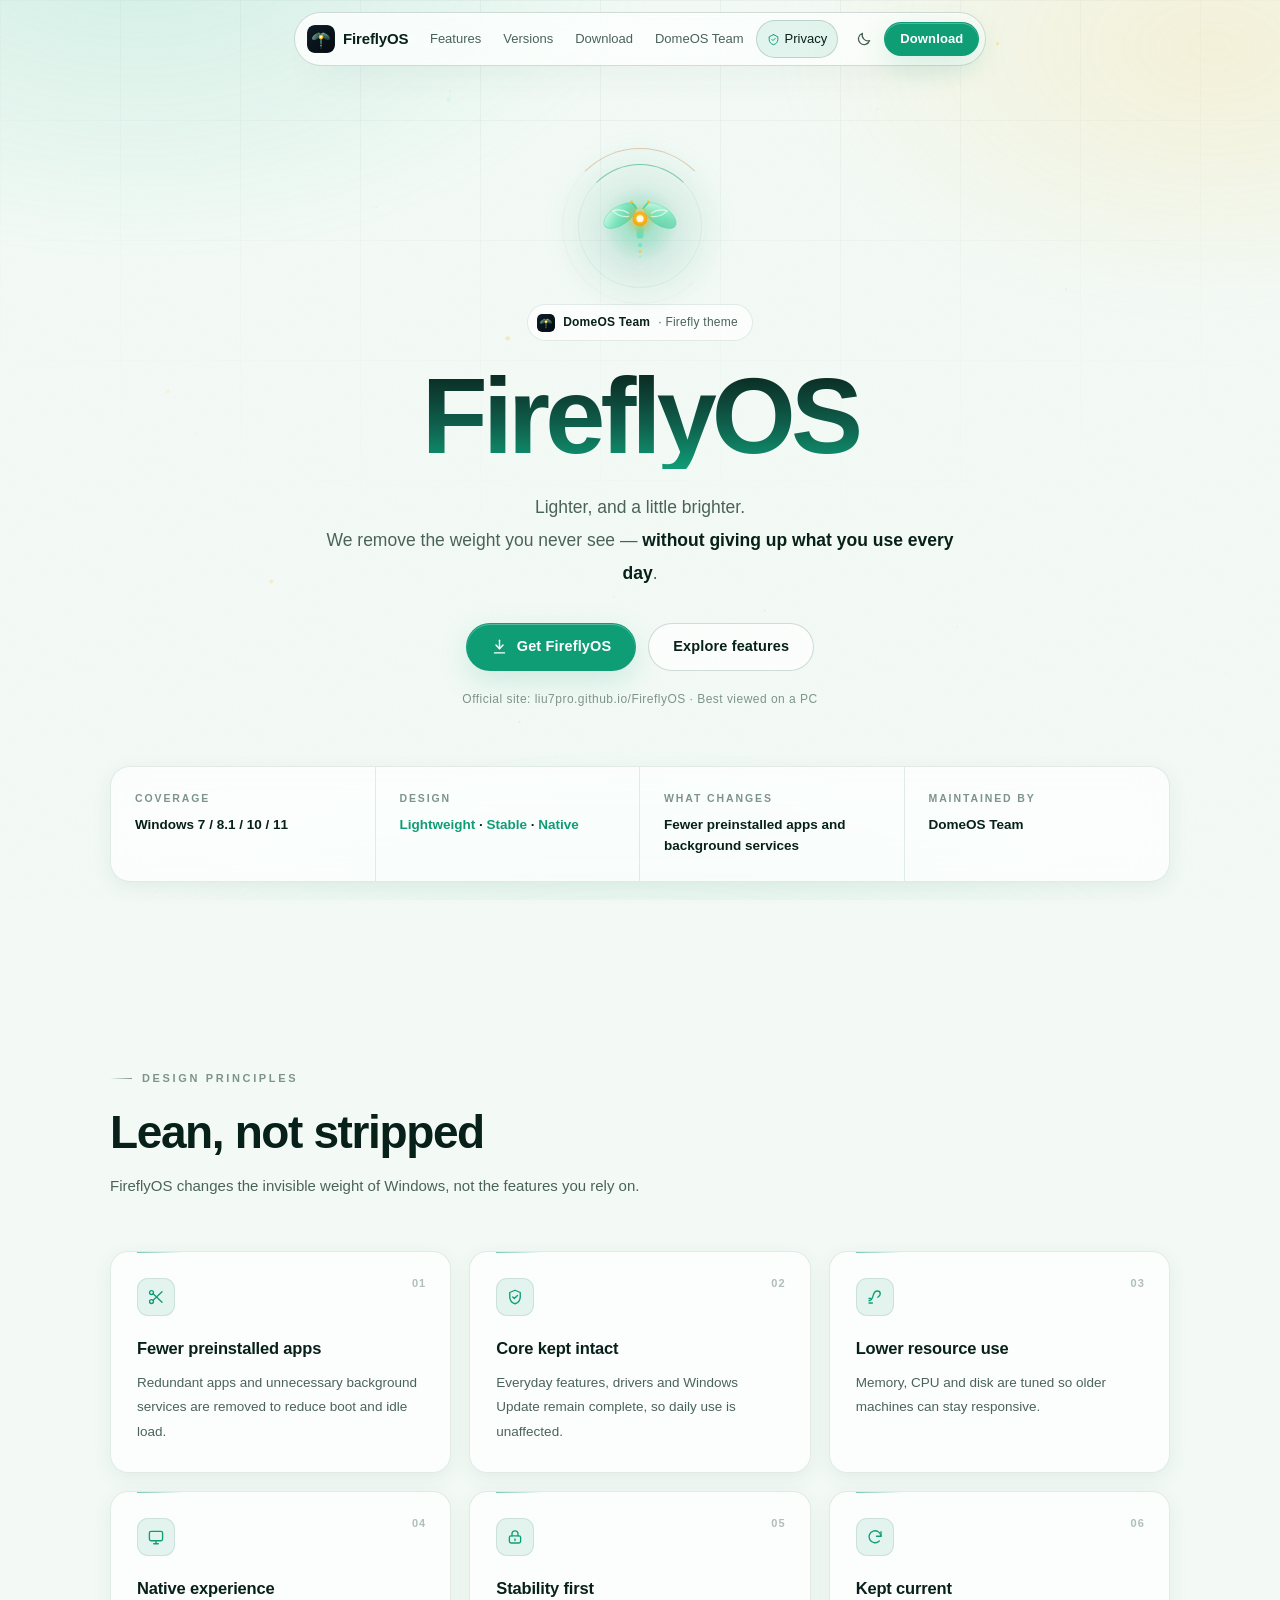
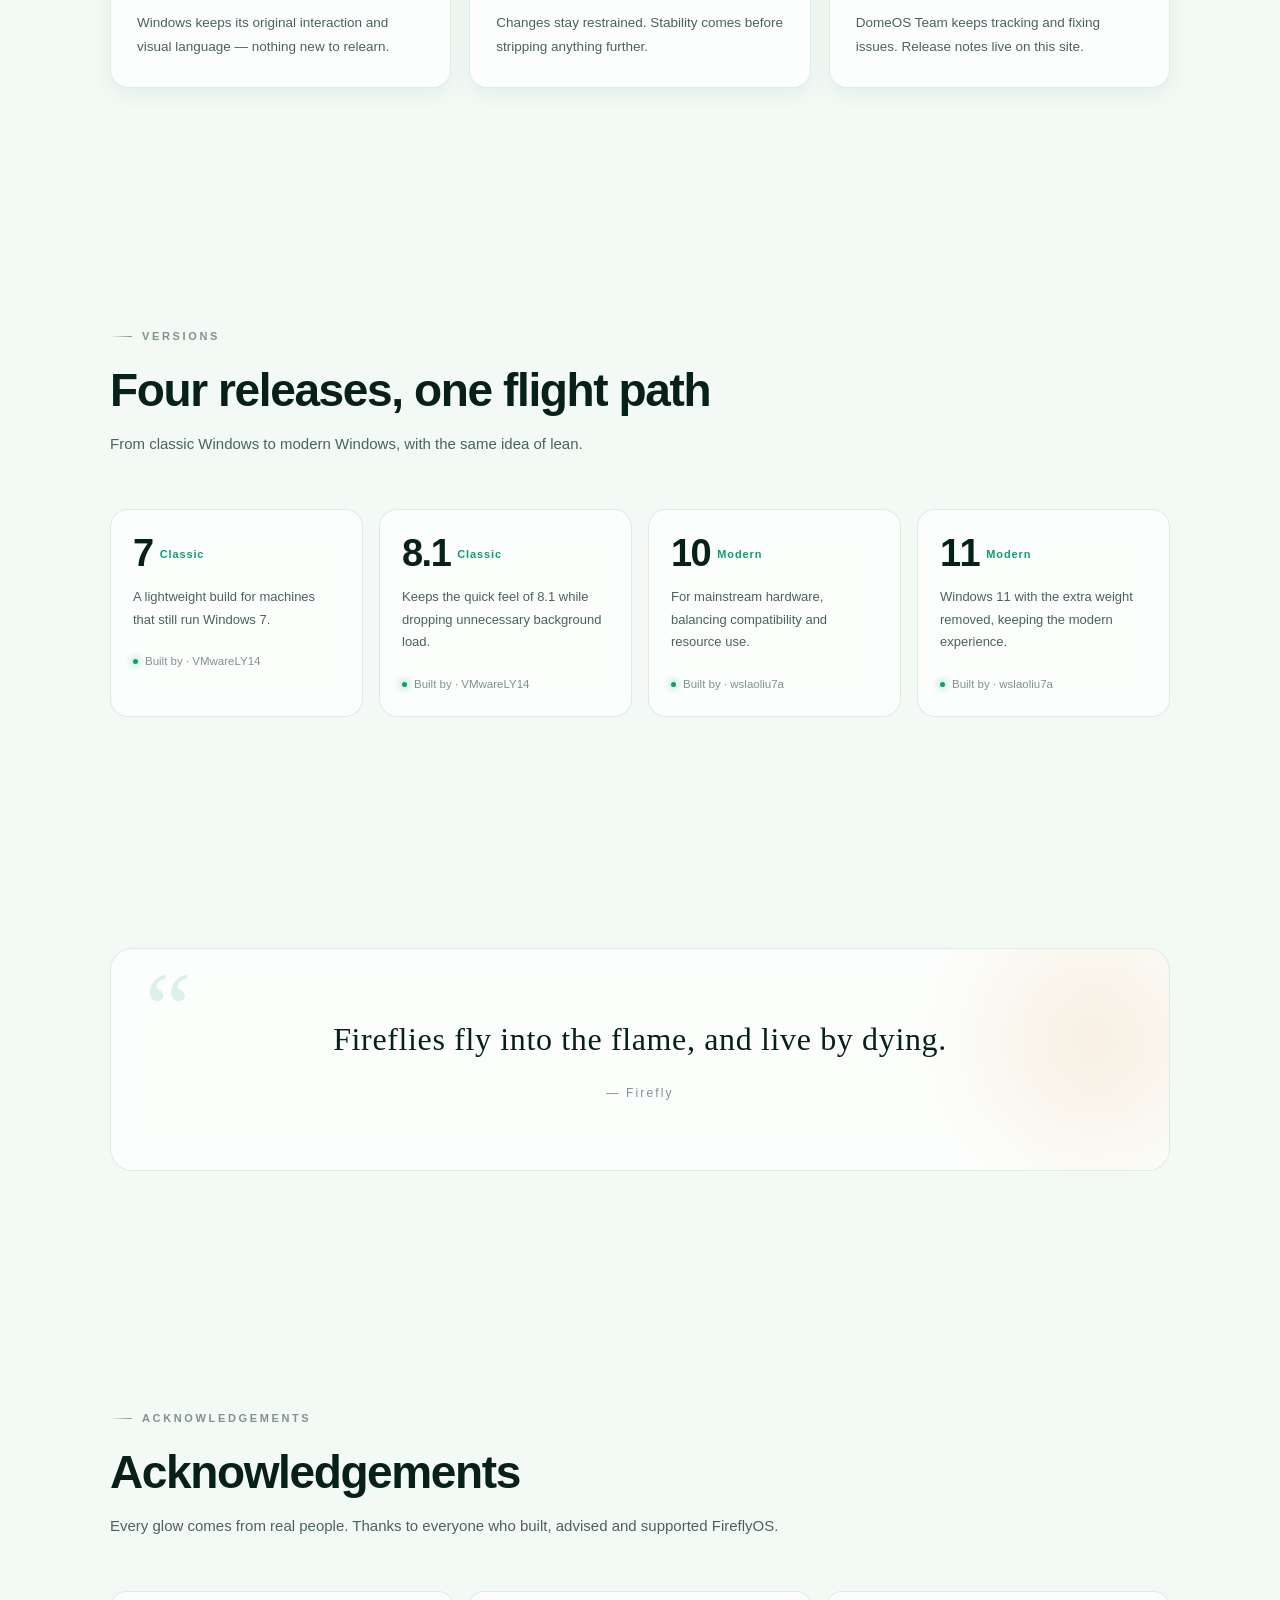
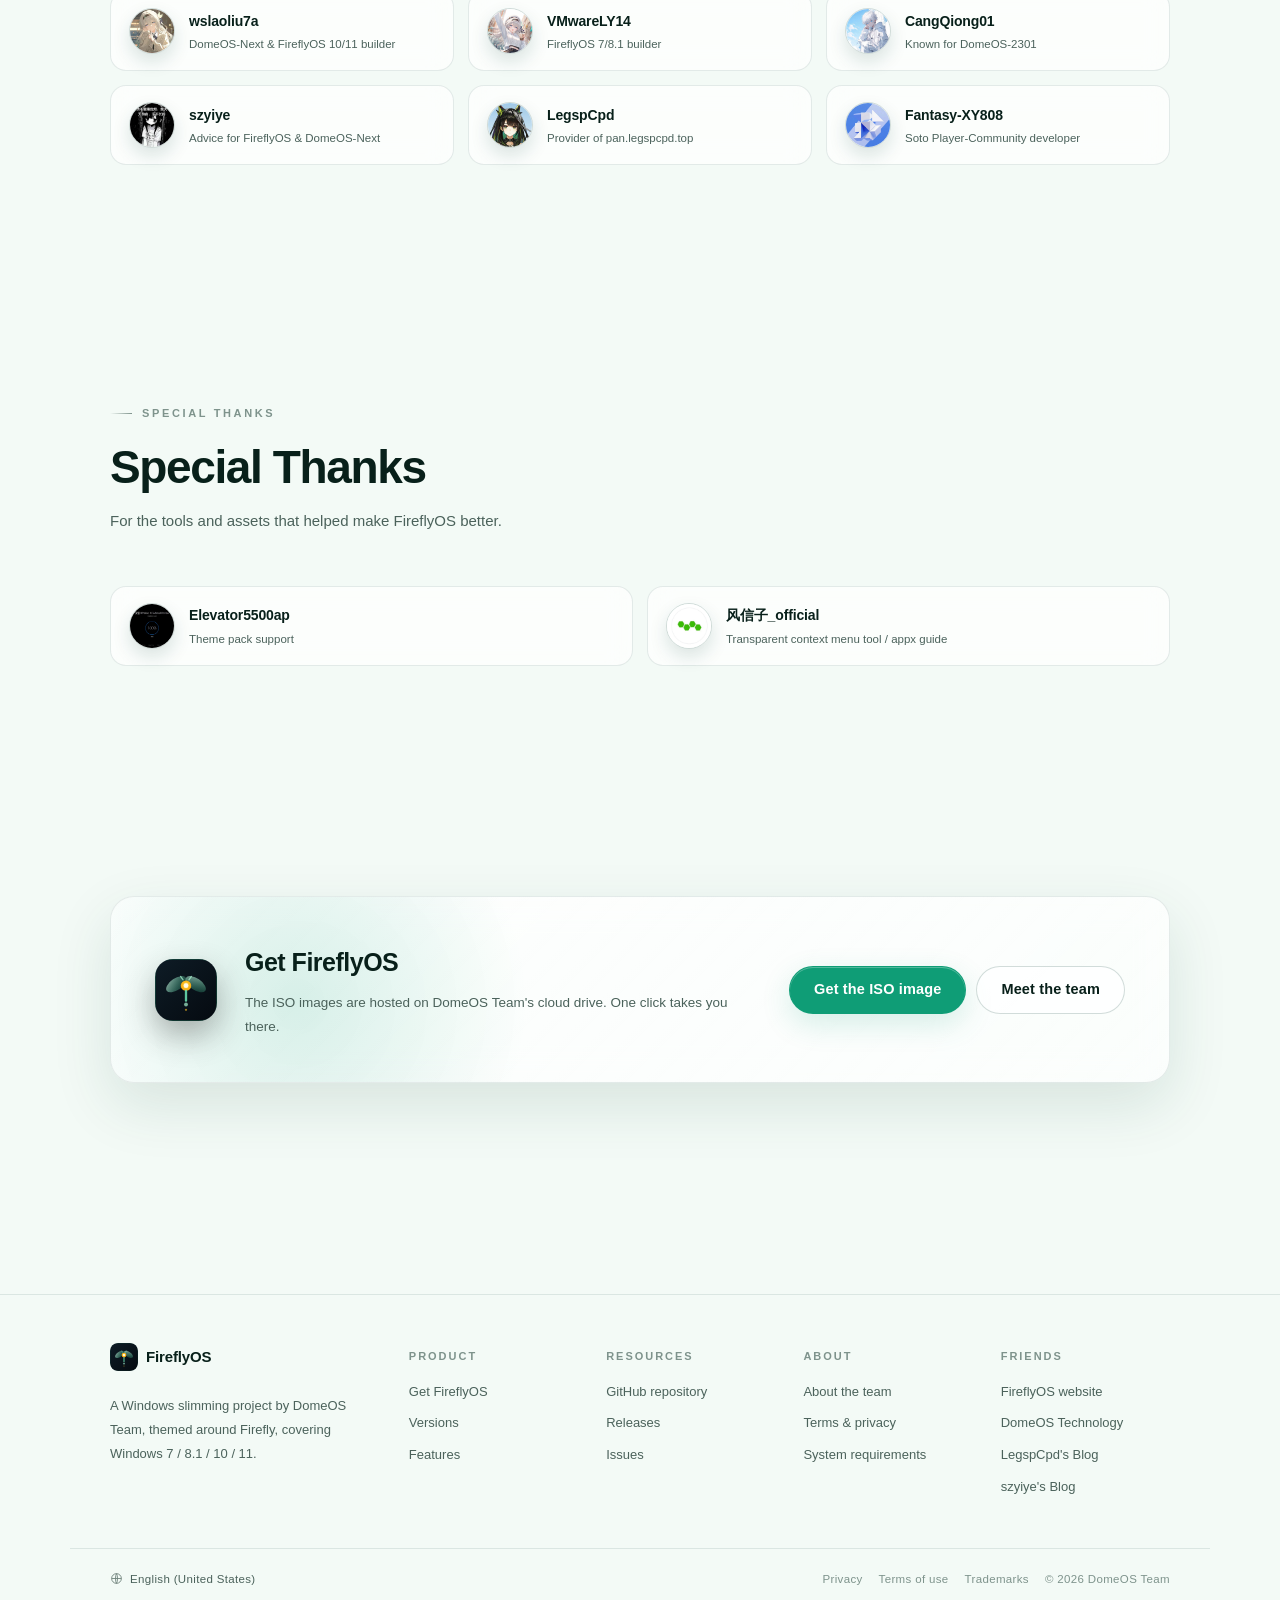
==== commit a1005139: "feat: 加入 Moonshot 风格自定义光标" ====
--- a/en/index.html
+++ b/en/index.html
@@ -24,7 +24,7 @@
 </script>
 <style>html{background:#060a10}html[data-color-mode="light"]{background:#f3faf6}</style>
 <link rel="stylesheet" href="../assets/theme.css" />
-<link rel="stylesheet" href="../assets/style.css?v=4" />
+<link rel="stylesheet" href="../assets/style.css?v=5" />
 </head>
 <body>
 
@@ -334,6 +334,6 @@
   </div>
 </footer>
 
-<script src="../assets/main.js"></script>
+<script src="../assets/main.js?v=5"></script>
 </body>
 </html>
--- a/assets/style.css
+++ b/assets/style.css
@@ -1053,3 +1053,51 @@
   }
   [data-reveal] { opacity: 1; transform: none; }
 }
+
+:root{--cursor-ring:rgba(52,211,153,.85);--cursor-fill:rgba(52,211,153,.14);--cursor-glow:rgba(52,211,153,.30)}html[data-color-mode="light"]{--cursor-ring:rgba(15,157,118,.9);--cursor-fill:rgba(15,157,118,.12);--cursor-glow:rgba(15,157,118,.20)}
+
+/* ---------- 自定义光标（参考 Moonshot） ---------- */
+.cursor-ring,
+.cursor-dot {
+  position: fixed;
+  top: 0;
+  left: 0;
+  pointer-events: none;
+  z-index: 9999;
+  border-radius: 50%;
+  opacity: 0;
+  will-change: transform, opacity;
+}
+.cursor-ring {
+  width: 36px;
+  height: 36px;
+  margin: -18px 0 0 -18px;
+  border: 1.5px solid var(--cursor-ring, rgba(255, 255, 255, .7));
+  box-shadow: 0 0 22px var(--cursor-glow, rgba(255, 255, 255, .2));
+  transition: width .32s cubic-bezier(.16, 1, .3, 1), height .32s cubic-bezier(.16, 1, .3, 1),
+              margin .32s cubic-bezier(.16, 1, .3, 1), background-color .3s ease,
+              border-color .3s ease, opacity .3s ease, rotate .4s cubic-bezier(.16, 1, .3, 1),
+              box-shadow .3s ease;
+}
+.cursor-dot {
+  width: 5px;
+  height: 5px;
+  margin: -2.5px 0 0 -2.5px;
+  background: var(--cursor-ring, #fff);
+  transition: opacity .3s ease;
+}
+.cursor-ring.is-hover {
+  width: 56px;
+  height: 56px;
+  margin: -28px 0 0 -28px;
+  border-color: var(--cursor-ring, #fff);
+  background-color: var(--cursor-fill, rgba(255, 255, 255, .12));
+}
+.cursor-ring.is-down { scale: .82; }
+@media (hover: none), (pointer: coarse) {
+  .cursor-ring, .cursor-dot { display: none; }
+}
+@media (hover: hover) and (pointer: fine) {
+  html, body, a, button, .btn, input, textarea, select, [role="button"] { cursor: none; }
+}
+.cursor-ring.is-hover{background:radial-gradient(circle,var(--cursor-fill),transparent 72%)}
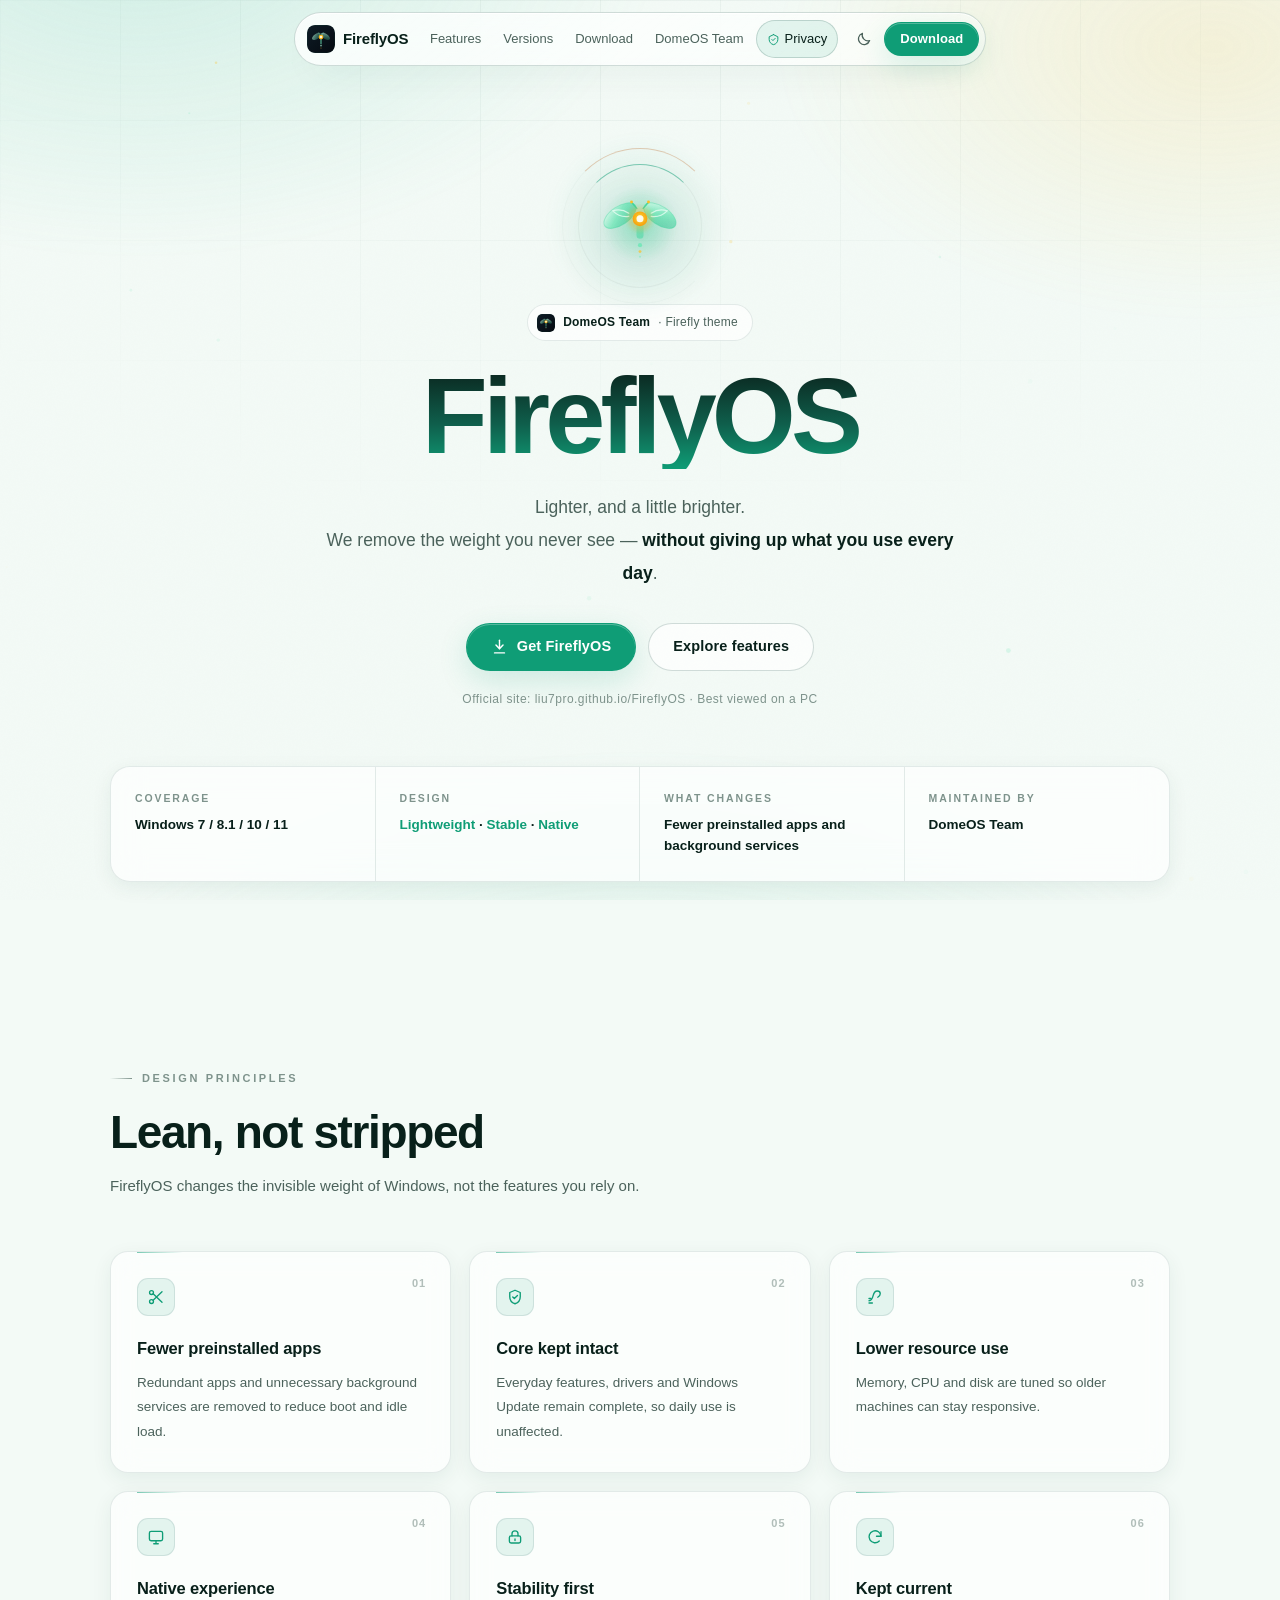
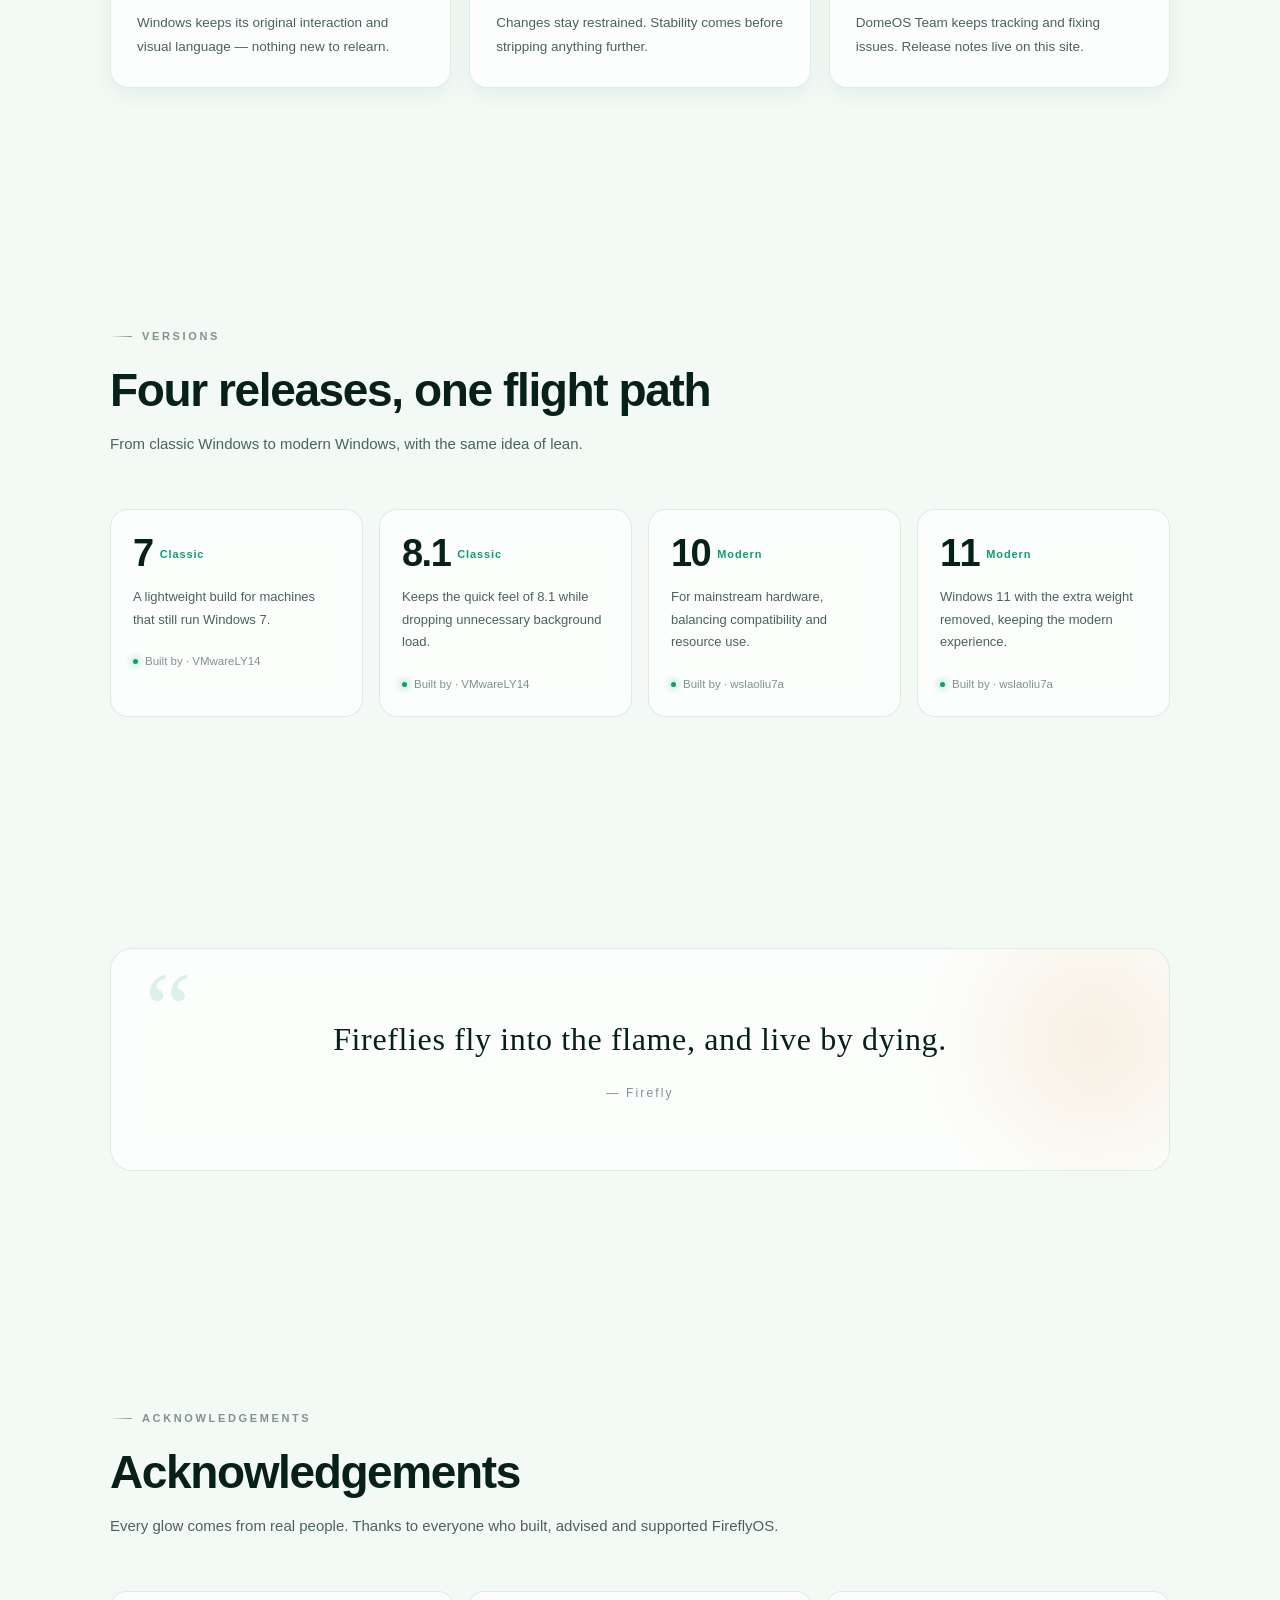
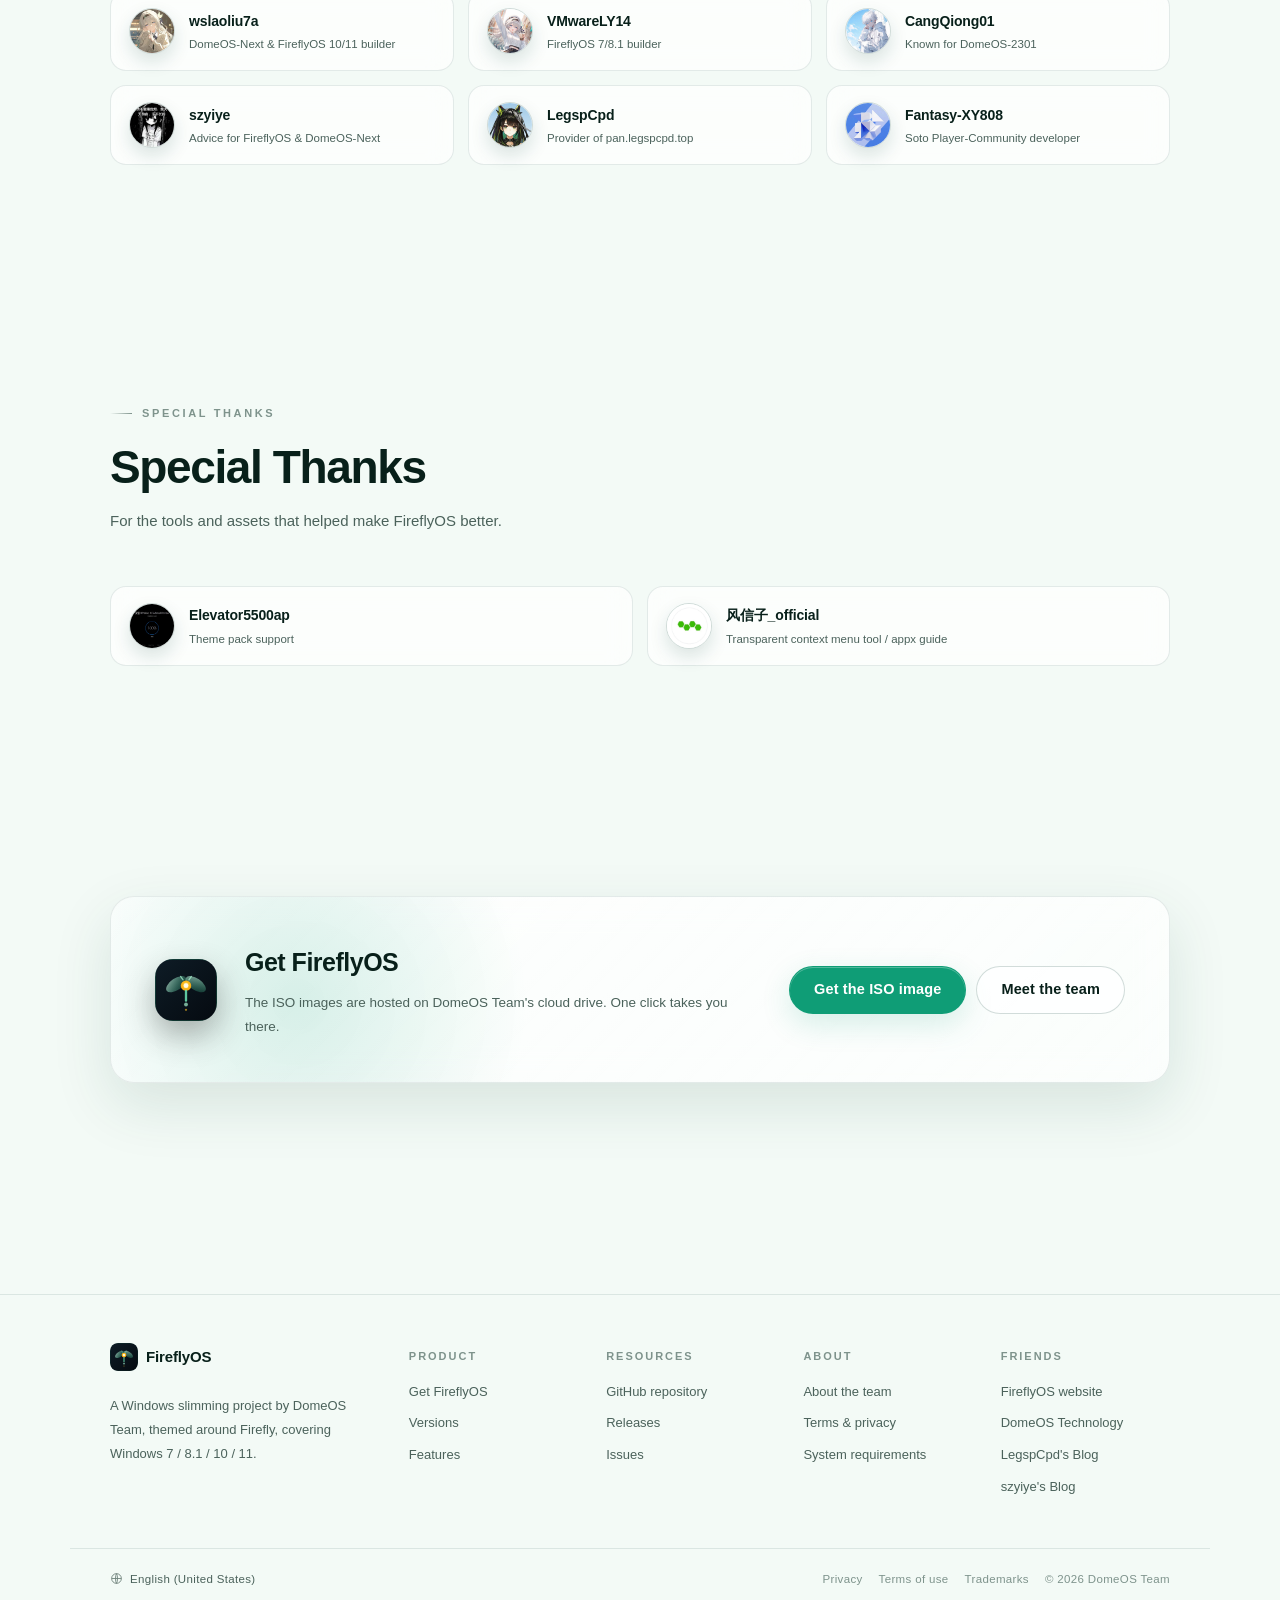
==== commit bfcf6fdf: "fix: 修复光标点击缩放并加入流萤尾迹" ====
--- a/en/index.html
+++ b/en/index.html
@@ -24,7 +24,7 @@
 </script>
 <style>html{background:#060a10}html[data-color-mode="light"]{background:#f3faf6}</style>
 <link rel="stylesheet" href="../assets/theme.css" />
-<link rel="stylesheet" href="../assets/style.css?v=5" />
+<link rel="stylesheet" href="../assets/style.css?v=7" />
 </head>
 <body>
 
@@ -334,6 +334,6 @@
   </div>
 </footer>
 
-<script src="../assets/main.js?v=5"></script>
+<script src="../assets/main.js?v=7"></script>
 </body>
 </html>
--- a/assets/style.css
+++ b/assets/style.css
@@ -1093,7 +1093,7 @@
   border-color: var(--cursor-ring, #fff);
   background-color: var(--cursor-fill, rgba(255, 255, 255, .12));
 }
-.cursor-ring.is-down { scale: .82; }
+
 @media (hover: none), (pointer: coarse) {
   .cursor-ring, .cursor-dot { display: none; }
 }
@@ -1101,3 +1101,44 @@
   html, body, a, button, .btn, input, textarea, select, [role="button"] { cursor: none; }
 }
 .cursor-ring.is-hover{background:radial-gradient(circle,var(--cursor-fill),transparent 72%)}
+
+/* 流萤：虚线轨道 + 琥珀萤火卫星 */
+.cursor-ring::before {
+  content: "";
+  position: absolute;
+  inset: -7px;
+  border-radius: 50%;
+  border: 1px dashed rgba(52, 211, 153, .30);
+  animation: cursor-spin 9s linear infinite;
+}
+.cursor-ring::after {
+  content: "";
+  position: absolute;
+  top: -2px;
+  right: 1px;
+  width: 5px;
+  height: 5px;
+  border-radius: 50%;
+  background: #ffd27a;
+  box-shadow: 0 0 10px rgba(255, 210, 122, .9);
+}
+.cursor-ring.is-hover::before { border-color: rgba(255, 210, 122, .55); }
+@keyframes cursor-spin { to { transform: rotate(360deg); } }
+
+/* 流萤尾迹 */
+.cursor-spark {
+  position: fixed;
+  width: 4px;
+  height: 4px;
+  margin: -2px 0 0 -2px;
+  border-radius: 50%;
+  background: #ffd27a;
+  box-shadow: 0 0 9px rgba(255, 210, 122, .95);
+  pointer-events: none;
+  z-index: 9998;
+  animation: cursor-spark .95s ease-out forwards;
+}
+@keyframes cursor-spark {
+  0% { opacity: .95; transform: translate(0, 0) scale(1); }
+  100% { opacity: 0; transform: translate(var(--sx, 0), var(--sy, -14px)) scale(.15); }
+}
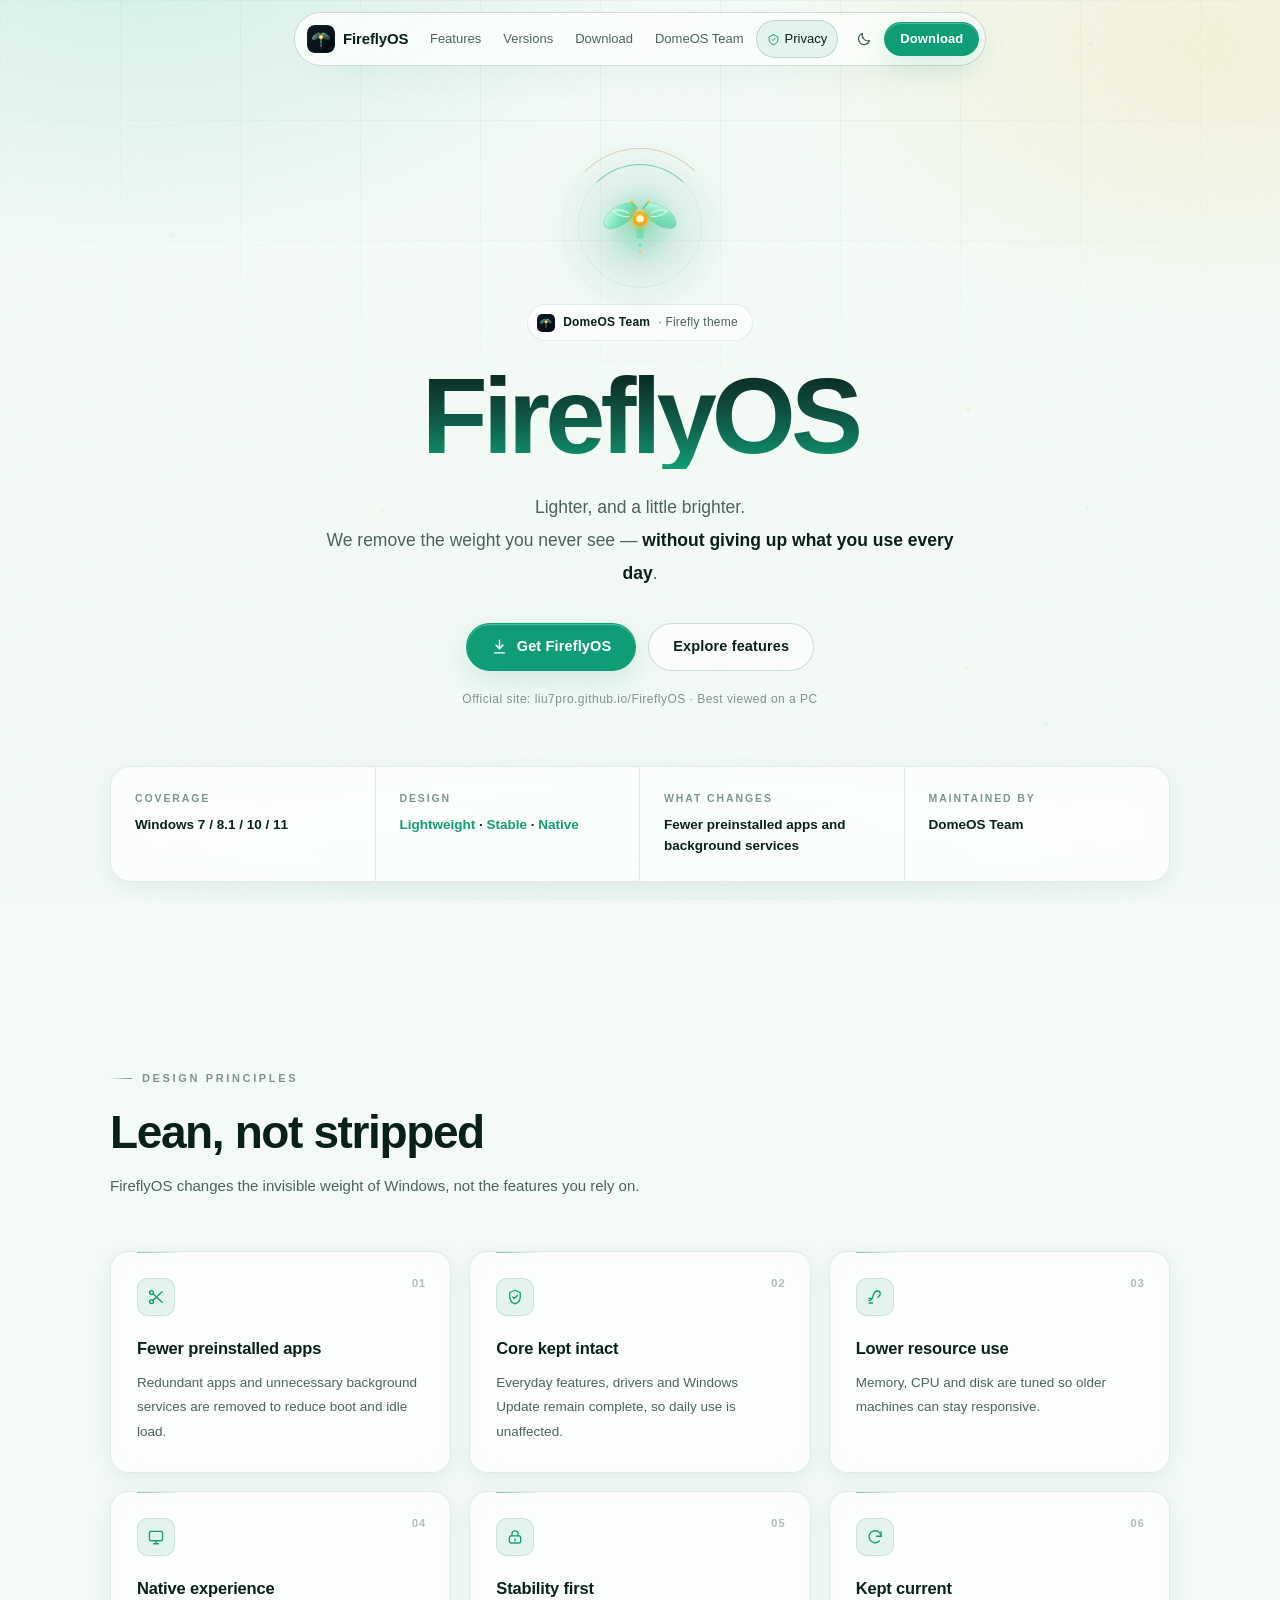
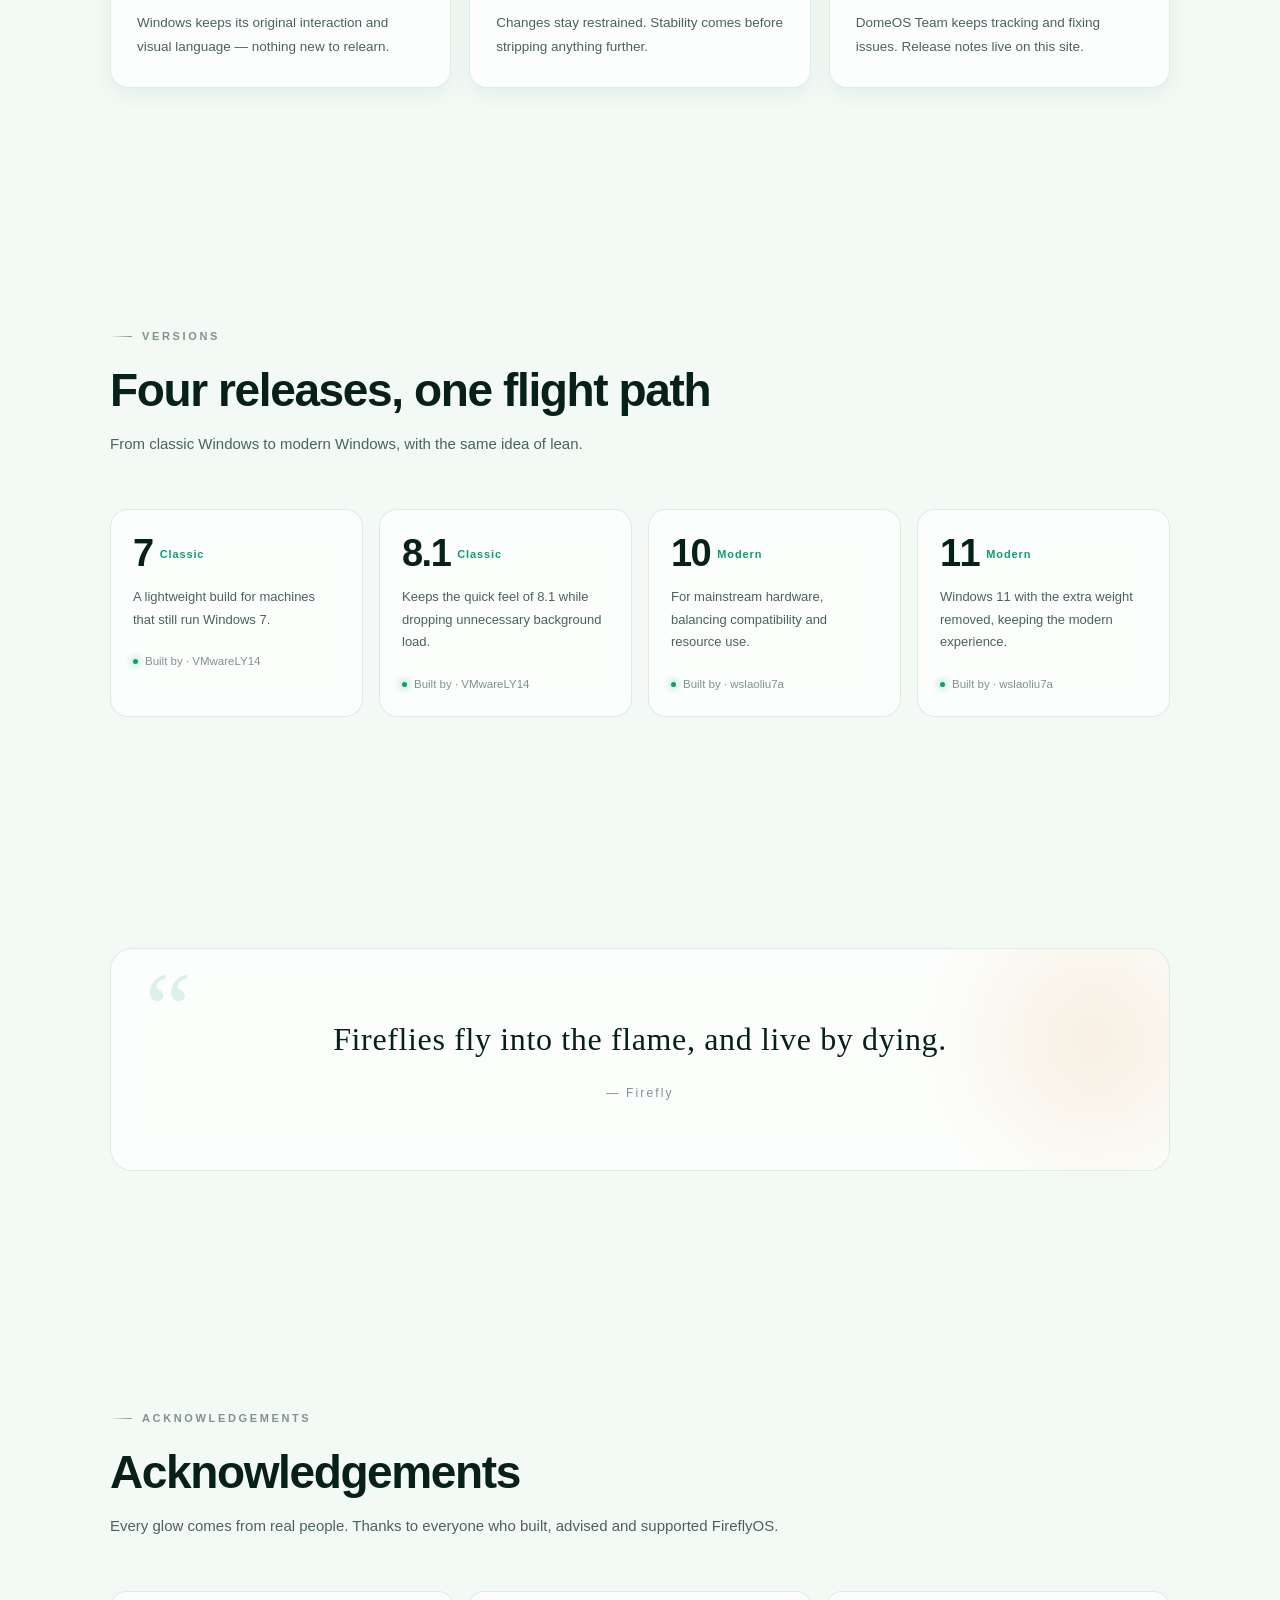
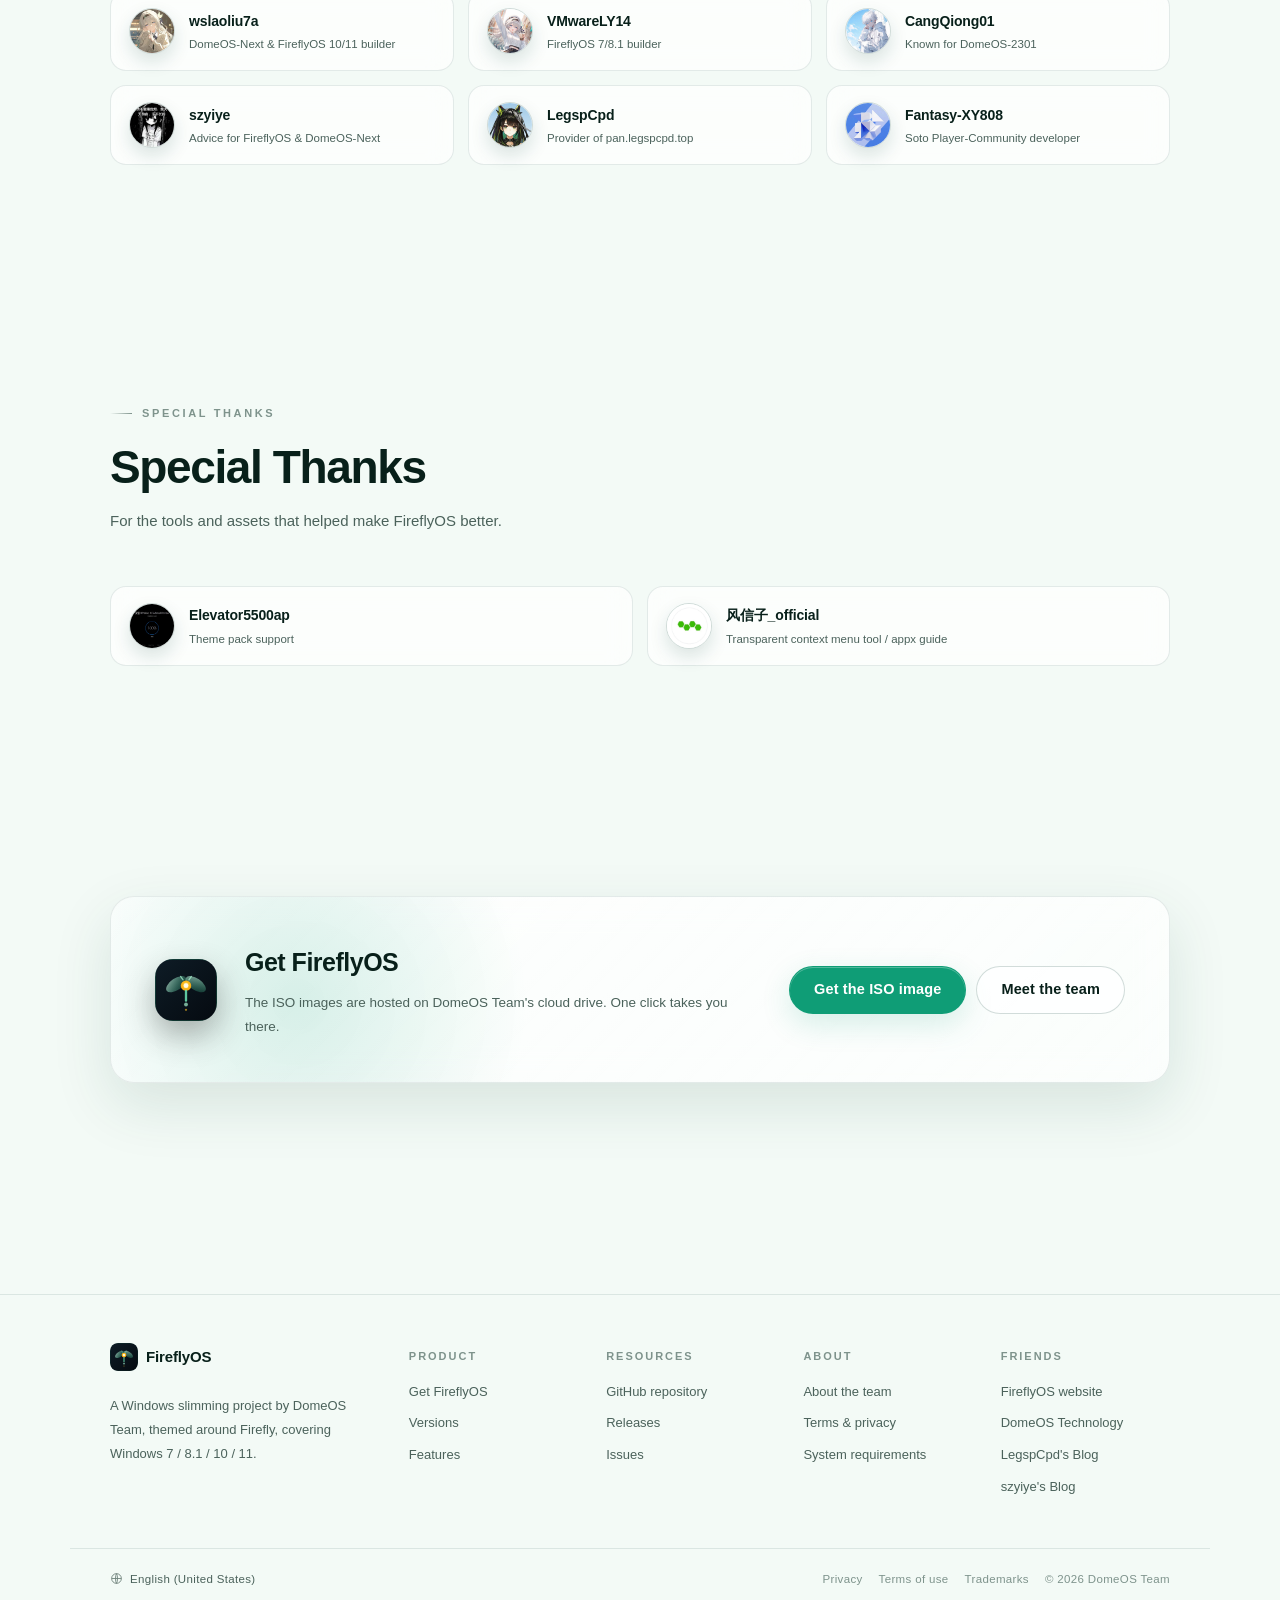
==== commit dc4f1122: "fix: 光标仅在脚本就绪时隐藏原生指针" ====
--- a/en/index.html
+++ b/en/index.html
@@ -24,7 +24,7 @@
 </script>
 <style>html{background:#060a10}html[data-color-mode="light"]{background:#f3faf6}</style>
 <link rel="stylesheet" href="../assets/theme.css" />
-<link rel="stylesheet" href="../assets/style.css?v=7" />
+<link rel="stylesheet" href="../assets/style.css?v=8" />
 </head>
 <body>
 
@@ -334,6 +334,6 @@
   </div>
 </footer>
 
-<script src="../assets/main.js?v=7"></script>
+<script src="../assets/main.js?v=8"></script>
 </body>
 </html>
--- a/assets/style.css
+++ b/assets/style.css
@@ -1098,7 +1098,15 @@
   .cursor-ring, .cursor-dot { display: none; }
 }
 @media (hover: hover) and (pointer: fine) {
-  html, body, a, button, .btn, input, textarea, select, [role="button"] { cursor: none; }
+  html.cursor-ready,
+  html.cursor-ready body,
+  html.cursor-ready a,
+  html.cursor-ready button,
+  html.cursor-ready .btn,
+  html.cursor-ready input,
+  html.cursor-ready textarea,
+  html.cursor-ready select,
+  html.cursor-ready [role="button"] { cursor: none; }
 }
 .cursor-ring.is-hover{background:radial-gradient(circle,var(--cursor-fill),transparent 72%)}
 
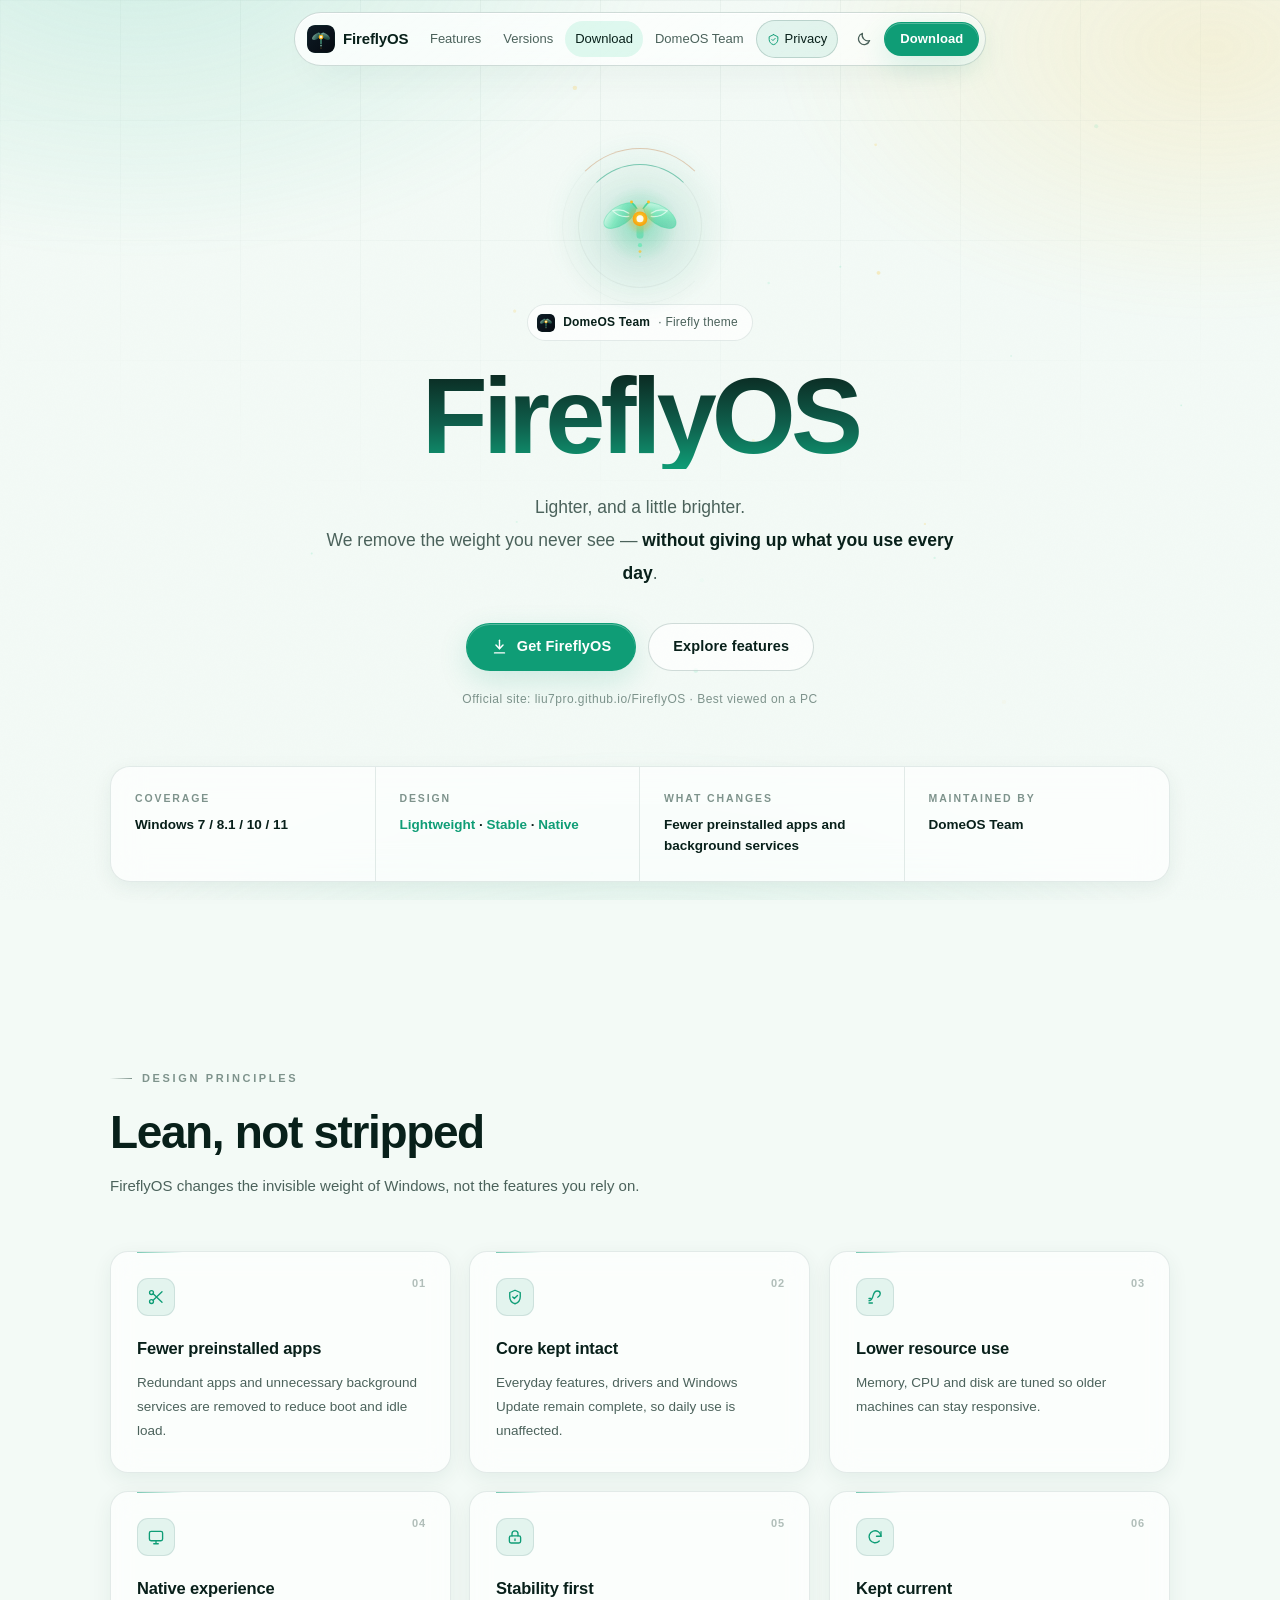
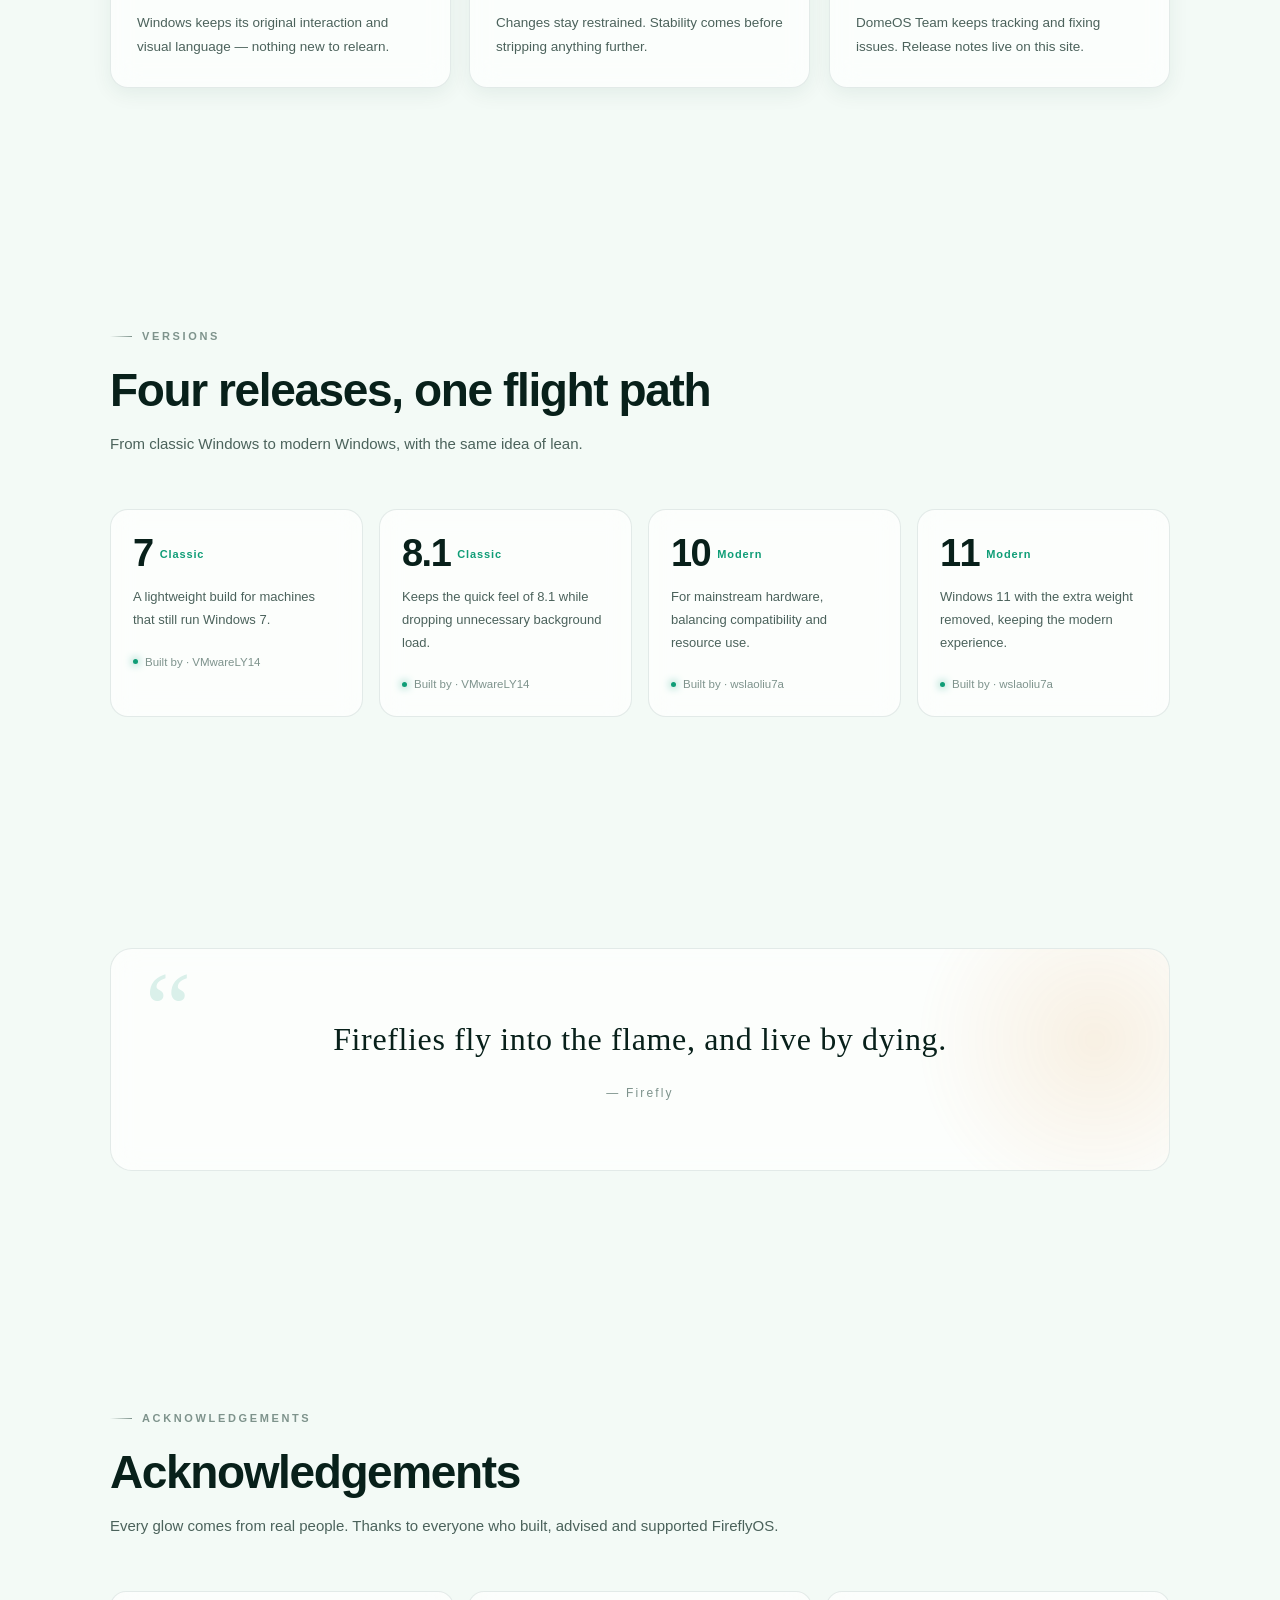
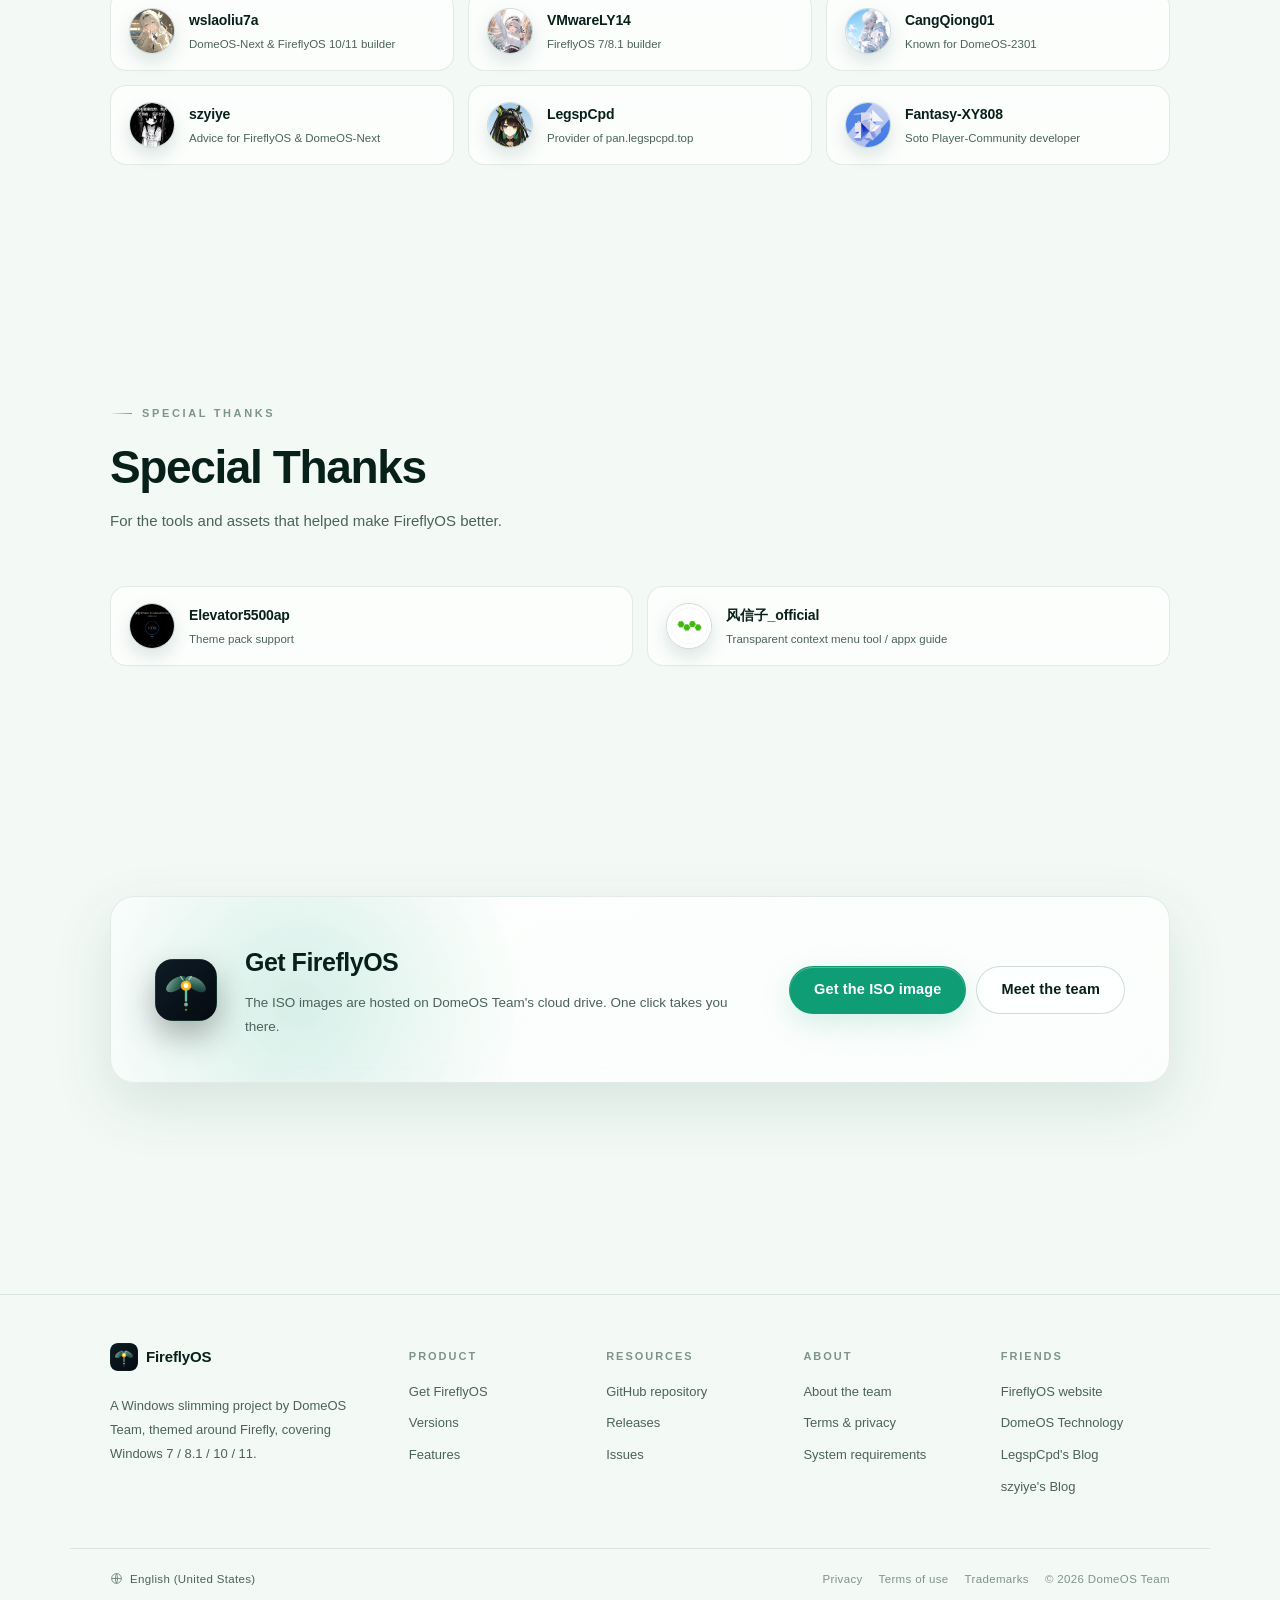
==== commit 5a2c33b9: "feat: 瓒呰繘鍖栬瑙夊眰锛堟粴鍔ㄨ繘搴︺€佽繑鍥為《閮ㄨ繘搴︾幆銆佸崱鐗囧厜鏂戜笌 3D 鍊炬枩銆佹寜閽厜娉姐€佸鑸珮浜級" ====
--- a/en/index.html
+++ b/en/index.html
@@ -24,7 +24,7 @@
 </script>
 <style>html{background:#060a10}html[data-color-mode="light"]{background:#f3faf6}</style>
 <link rel="stylesheet" href="../assets/theme.css" />
-<link rel="stylesheet" href="../assets/style.css?v=8" />
+<link rel="stylesheet" href="../assets/style.css?v=10" />
 </head>
 <body>
 
@@ -334,6 +334,6 @@
   </div>
 </footer>
 
-<script src="../assets/main.js?v=8"></script>
+<script src="../assets/main.js?v=10"></script>
 </body>
 </html>
--- a/assets/style.css
+++ b/assets/style.css
@@ -1149,4 +1149,131 @@
 @keyframes cursor-spark {
   0% { opacity: .95; transform: translate(0, 0) scale(1); }
   100% { opacity: 0; transform: translate(var(--sx, 0), var(--sy, -14px)) scale(.15); }
+}
+.scroll-progress{background:linear-gradient(90deg,var(--mint),var(--amber))}.back-top:hover{border-color:var(--border-strong);box-shadow:0 0 26px rgba(52,211,153,.24)}.nav-links a.is-active{background:rgba(52,211,153,.12)}
+
+/* ---------- 超进化视觉层 ---------- */
+.scroll-progress {
+  position: fixed;
+  top: 0;
+  left: 0;
+  right: 0;
+  height: 2px;
+  transform: scaleX(0);
+  transform-origin: 0 50%;
+  z-index: 300;
+  pointer-events: none;
+}
+.back-top {
+  position: fixed;
+  right: 22px;
+  bottom: 22px;
+  z-index: 120;
+  width: 42px;
+  height: 42px;
+  display: grid;
+  place-items: center;
+  padding: 0;
+  border: 1px solid var(--border-strong);
+  border-radius: 50%;
+  background: var(--surface-2);
+  color: var(--text-2);
+  opacity: 0;
+  visibility: hidden;
+  transform: translateY(10px) scale(.92);
+  transition: opacity .3s ease, visibility .3s ease, transform .3s ease,
+              color .25s ease, border-color .25s ease, box-shadow .25s ease;
+  -webkit-backdrop-filter: blur(16px);
+  backdrop-filter: blur(16px);
+}
+.back-top.show { opacity: 1; visibility: visible; transform: none; }
+.back-top:hover { color: var(--text); border-color: var(--accent-line); box-shadow: 0 0 26px var(--accent-soft); }
+.back-top svg { width: 17px; height: 17px; }
+
+.card, .thanks-card, .version-card, .product-card {
+  --rx: 0deg;
+  --ry: 0deg;
+  transform: perspective(1000px) rotateX(var(--rx)) rotateY(var(--ry));
+  transition: transform .32s cubic-bezier(.22, 1, .36, 1), border-color .3s ease,
+              box-shadow .3s ease, background-color .3s ease;
+  will-change: transform;
+}
+.card:hover, .thanks-card:hover, .version-card:hover, .product-card:hover {
+  transform: perspective(1000px) rotateX(var(--rx)) rotateY(var(--ry)) translateY(-4px);
+}
+
+.btn { position: relative; overflow: hidden; }
+.btn::after {
+  content: "";
+  position: absolute;
+  top: -60%;
+  bottom: -60%;
+  left: -70%;
+  width: 45%;
+  background: linear-gradient(100deg, transparent, rgba(255, 255, 255, .38), transparent);
+  transform: skewX(-18deg);
+  transition: left .65s cubic-bezier(.22, 1, .36, 1);
+  pointer-events: none;
+}
+.btn:hover::after { left: 130%; }
+
+.nav-links a.is-active {
+  color: var(--text);
+  background: var(--accent-soft, rgba(255, 255, 255, .06));
+}
+
+.window-wrap::before {
+  content: "";
+  position: absolute;
+  inset: -20px;
+  z-index: -1;
+  border-radius: 28px;
+  background: radial-gradient(circle at 50% 45%, var(--accent-soft, rgba(79, 140, 255, .2)), transparent 68%);
+  filter: blur(26px);
+  opacity: .75;
+  animation: premium-breathe 9s ease-in-out infinite;
+  pointer-events: none;
+}
+@keyframes premium-breathe {
+  0%, 100% { opacity: .55; transform: scale(.98); }
+  50% { opacity: .9; transform: scale(1.03); }
+}
+
+@media (prefers-reduced-motion: reduce) {
+  .card, .thanks-card, .version-card, .product-card { transform: none !important; transition: none !important; }
+  .btn::after { display: none; }
+  .window-wrap::before { animation: none; }
+}
+
+/* 超进化视觉层：站点强调色别名 */
+:root {
+  --accent-soft: rgba(52, 211, 153, .14);
+  --accent-line: rgba(52, 211, 153, .38);
+}
+
+/* 超进化视觉层：卡片跟随光斑 */
+.card::after {
+  content: "";
+  position: absolute;
+  inset: 0;
+  border-radius: inherit;
+  background: radial-gradient(320px circle at var(--mx, 50%) var(--my, 0%), var(--accent-soft), transparent 70%);
+  opacity: 0;
+  transition: opacity .35s ease;
+  pointer-events: none;
+  z-index: -1;
+}
+.card:hover::after { opacity: 1; }
+
+/* 超进化视觉层：返回顶部进度环 */
+.back-top::before {
+  content: "";
+  position: absolute;
+  inset: -3px;
+  border-radius: 50%;
+  background: conic-gradient(var(--accent) calc(var(--p, 0) * 1%), transparent 0);
+  -webkit-mask: radial-gradient(farthest-side, transparent calc(100% - 2px), #000 calc(100% - 2px));
+  mask: radial-gradient(farthest-side, transparent calc(100% - 2px), #000 calc(100% - 2px));
+  opacity: .85;
+  pointer-events: none;
 }
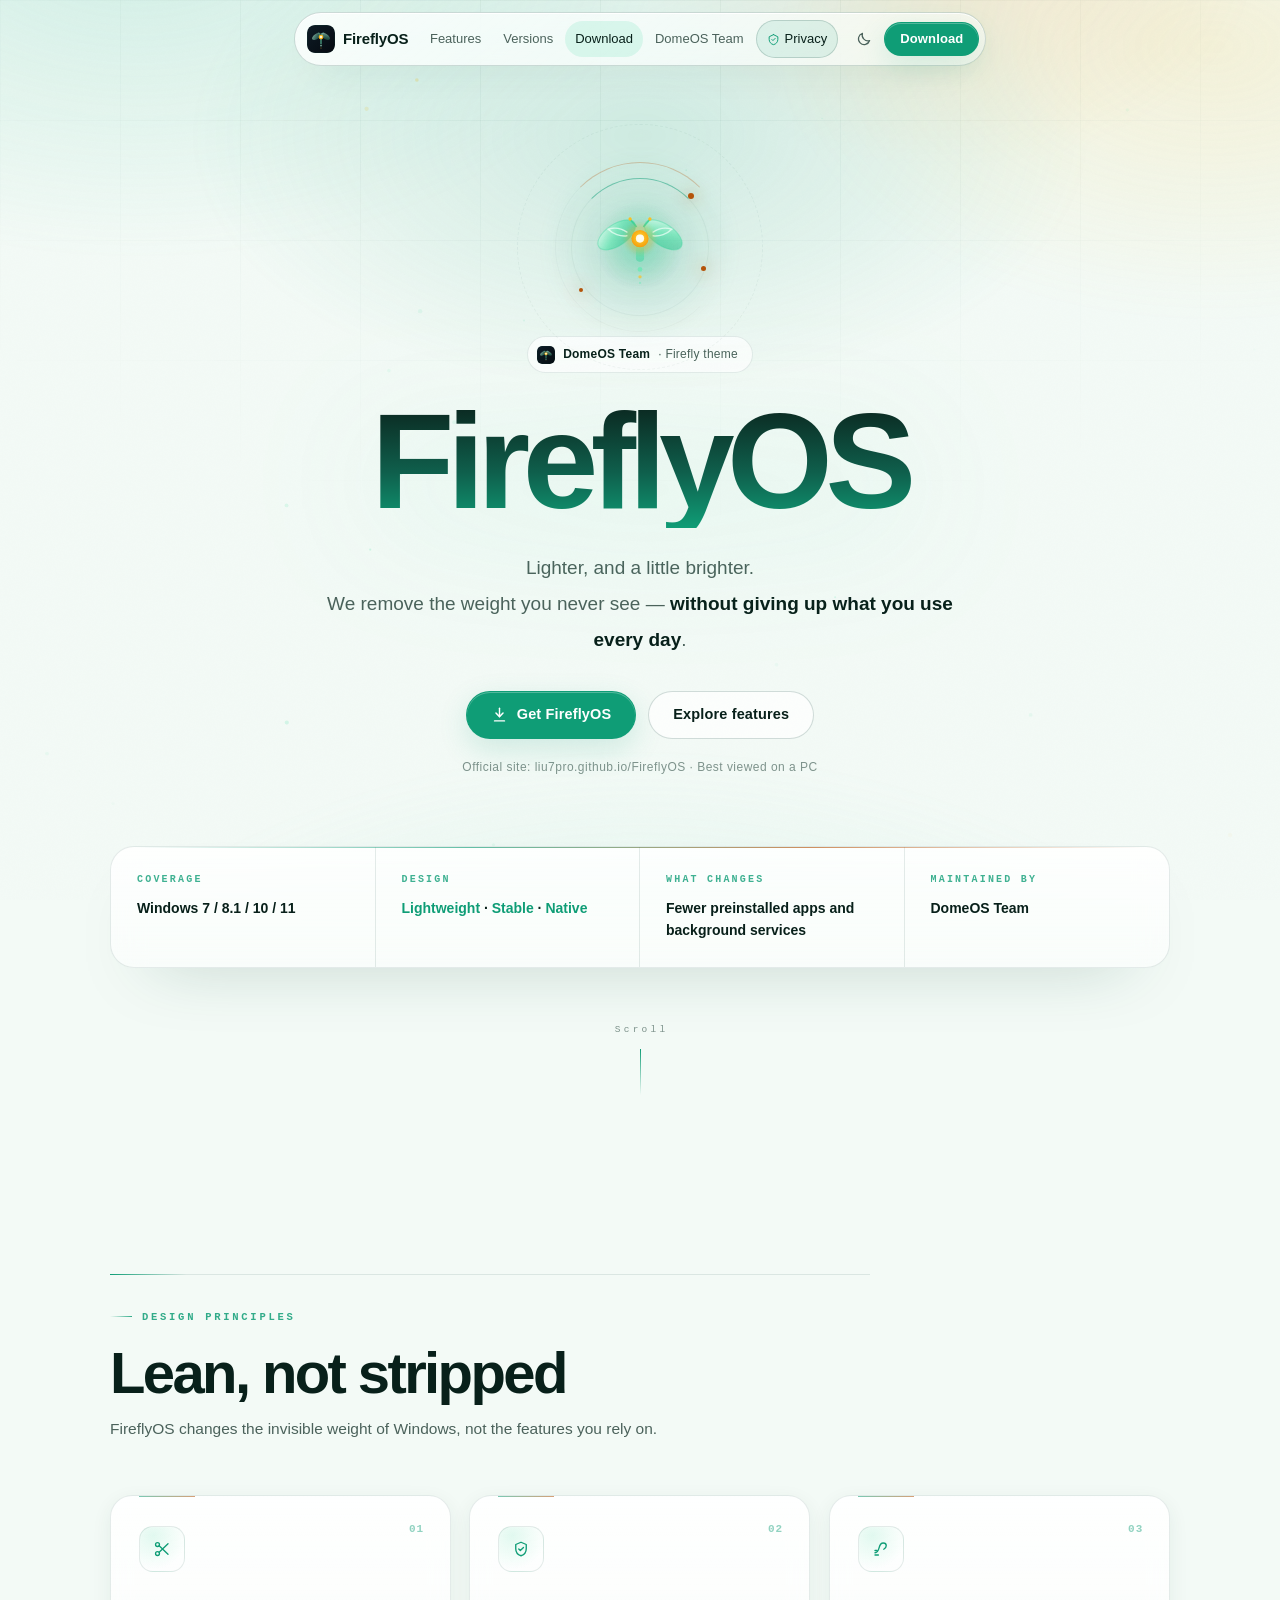
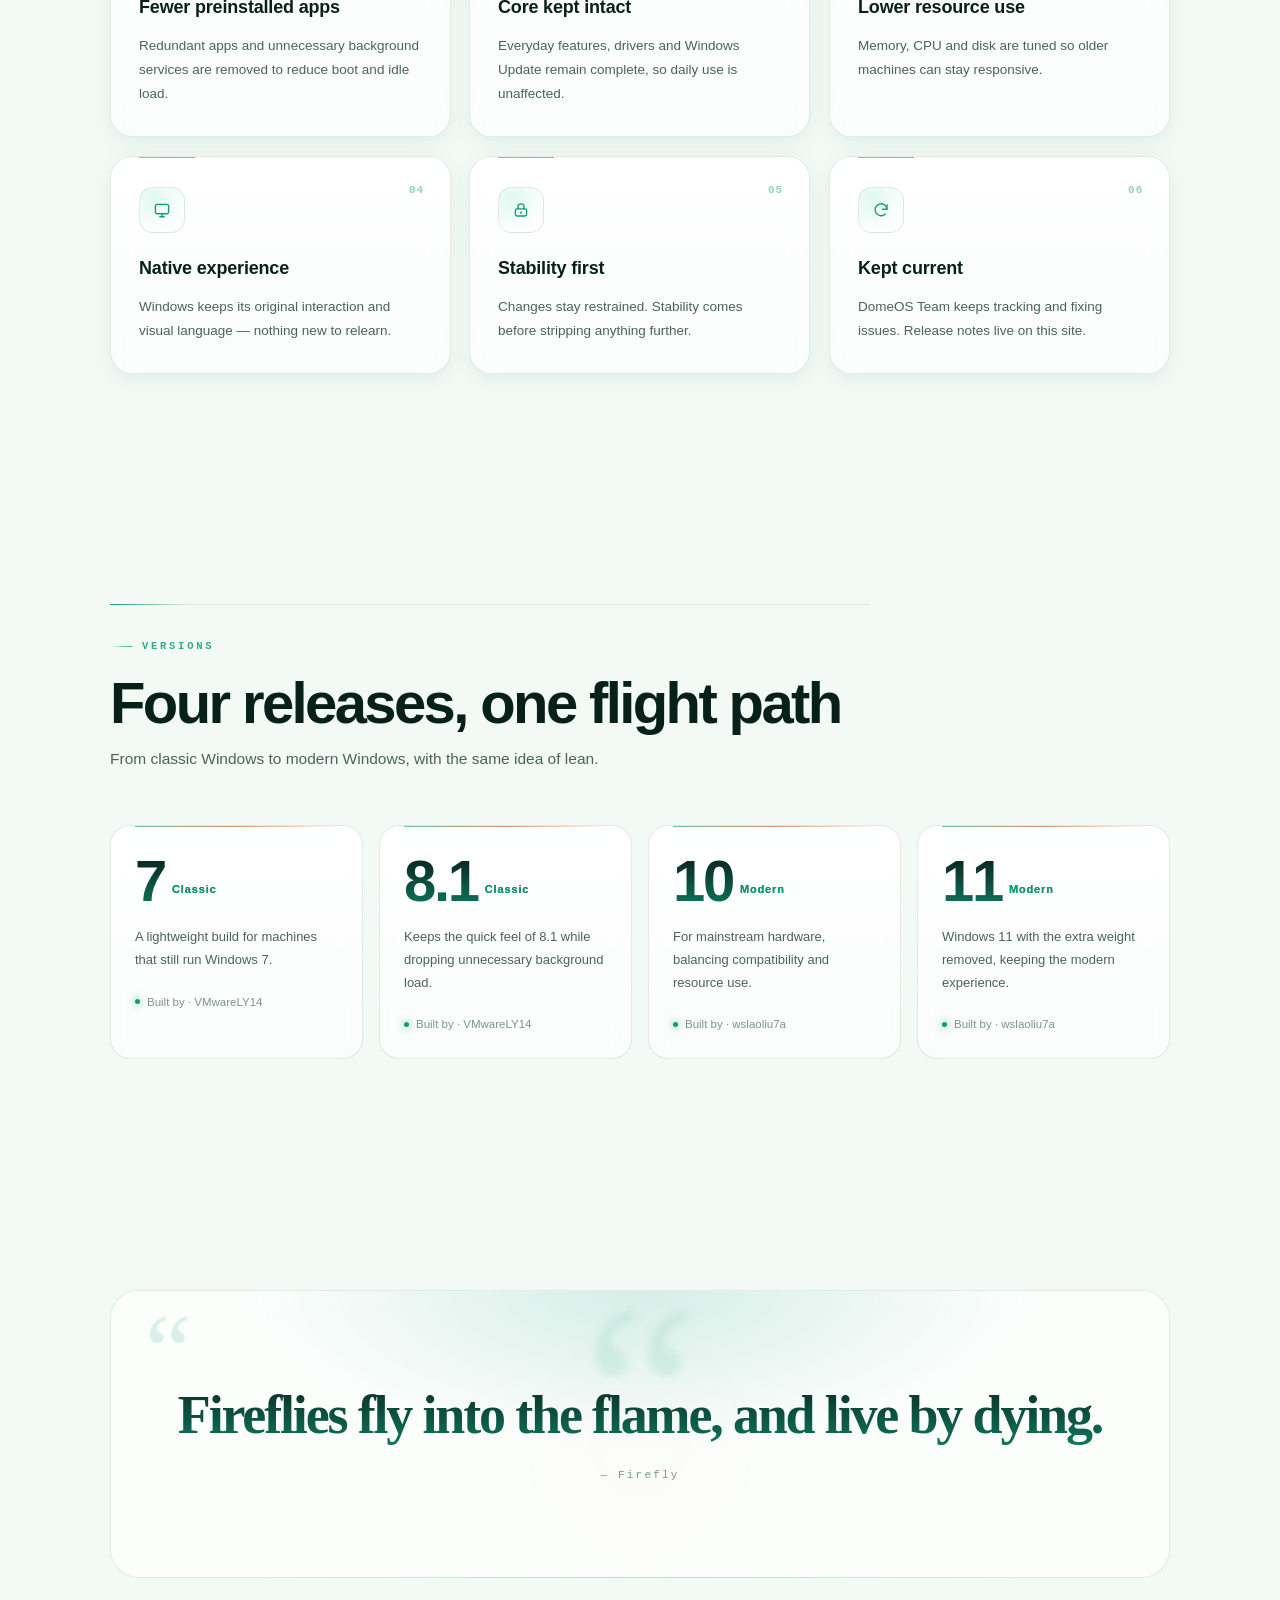
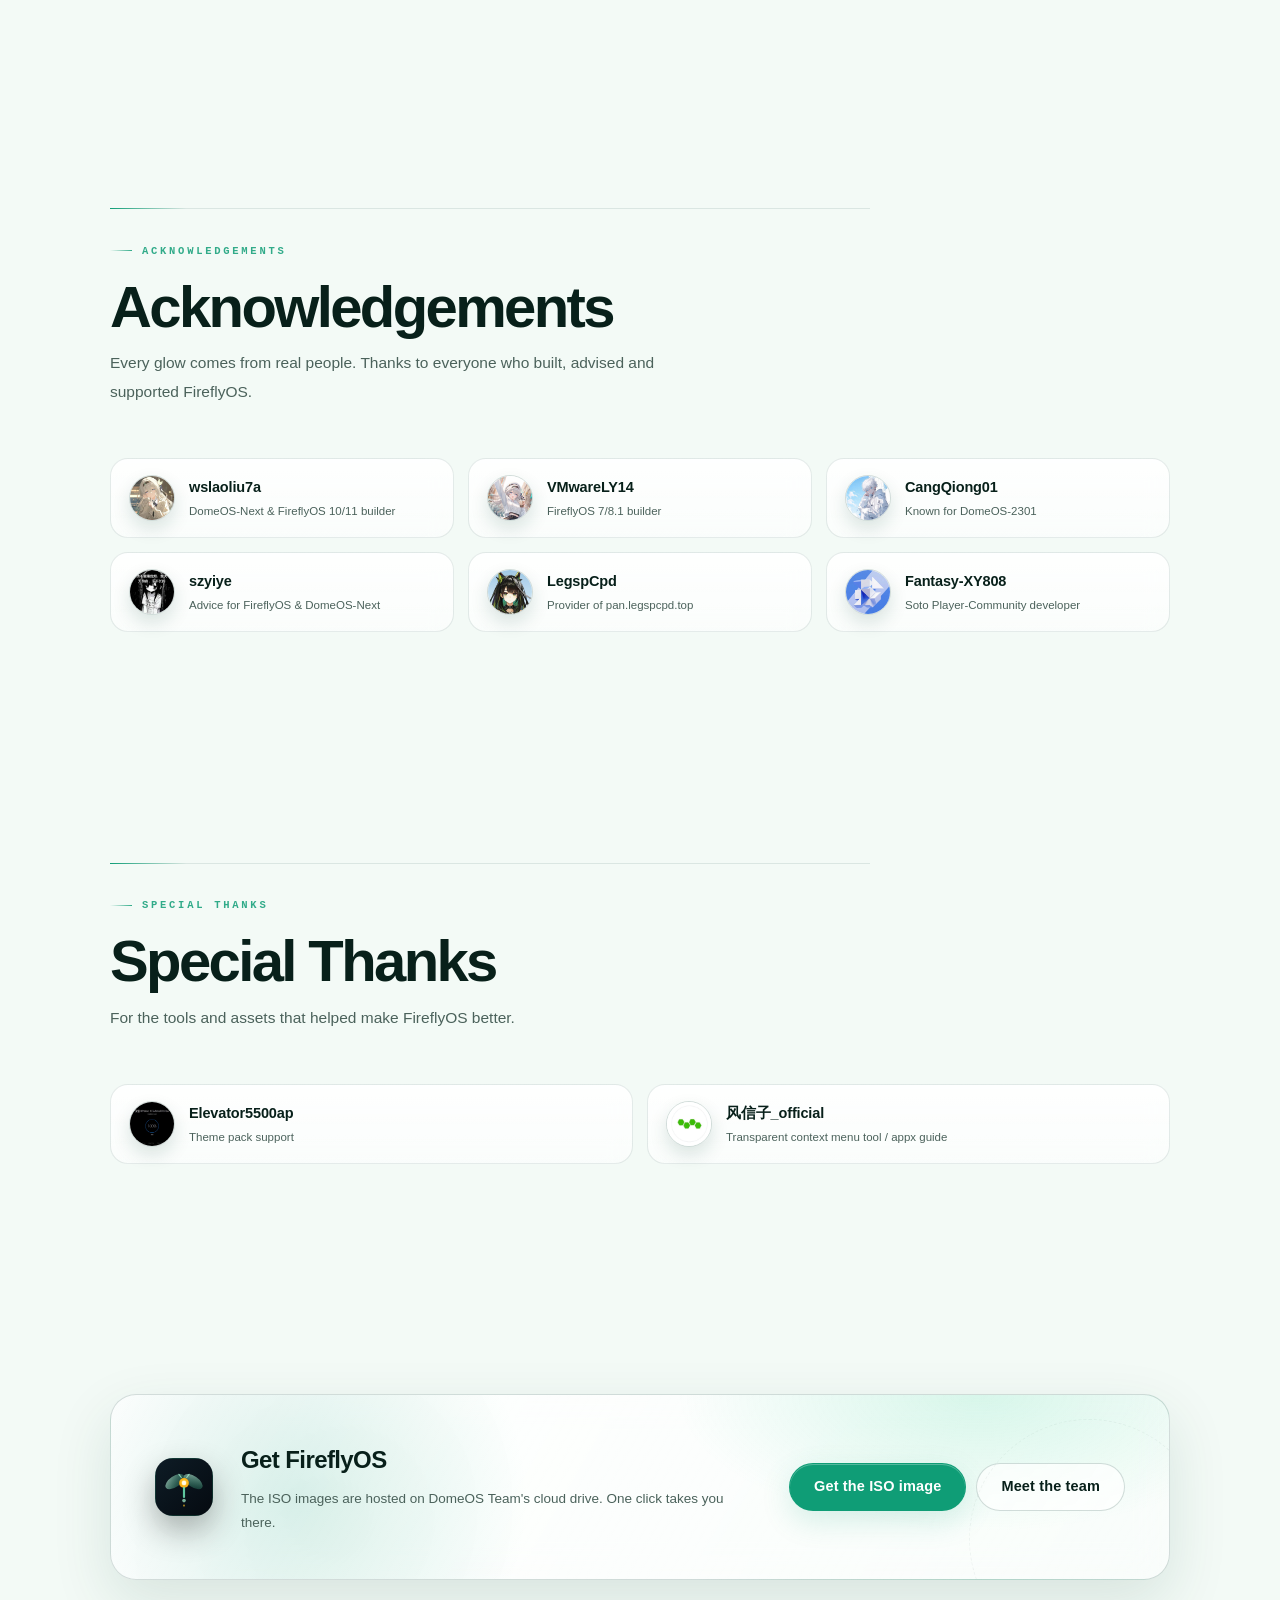
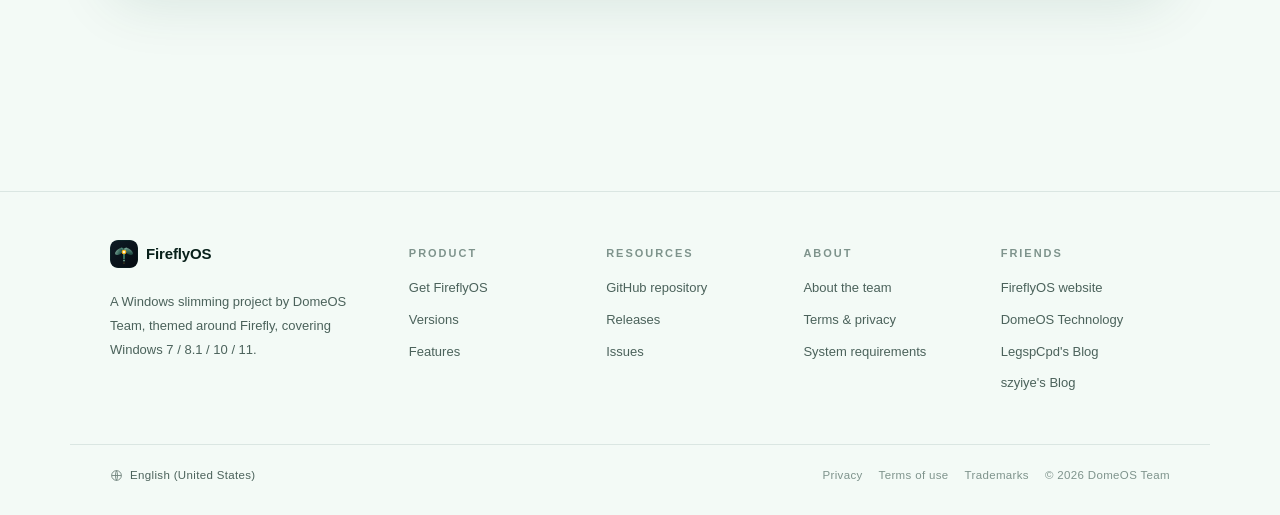
==== commit dfdd9d46: "feat: 超进化 v2（统一入场动画、Team 深浅色、各站首屏与章节重构）" ====
--- a/en/index.html
+++ b/en/index.html
@@ -25,8 +25,18 @@
 <style>html{background:#060a10}html[data-color-mode="light"]{background:#f3faf6}</style>
 <link rel="stylesheet" href="../assets/theme.css" />
 <link rel="stylesheet" href="../assets/style.css?v=10" />
+<link rel="stylesheet" href="../assets/evolve.css?v=1" />
 </head>
 <body>
+
+<noscript><style>.enter{display:none!important}</style></noscript>
+<div class="enter" id="enter" aria-hidden="true">
+  <div class="enter-inner">
+    <img class="enter-logo" src="../assets/logo.svg" alt="" />
+    <span class="enter-word">FireflyOS</span>
+    <span class="enter-line"><i></i></span>
+  </div>
+</div>
 
 <div class="bg-scene" aria-hidden="true"></div>
 <canvas id="fireflies" aria-hidden="true"></canvas>
@@ -75,6 +85,9 @@
         <span class="ring"></span>
         <span class="ring r2"></span>
         <img src="../assets/emblem.svg" alt="" />
+        <span class="spark s1"></span>
+        <span class="spark s2"></span>
+        <span class="spark s3"></span>
       </div>
 
       <div class="hero-badge">
@@ -115,6 +128,11 @@
           <span>Maintained by</span>
           <b>DomeOS Team</b>
         </div>
+      </div>
+
+      <div class="scroll-cue" aria-hidden="true">
+        <span>Scroll</span>
+        <i></i>
       </div>
     </div>
   </section>
@@ -334,6 +352,6 @@
   </div>
 </footer>
 
-<script src="../assets/main.js?v=10"></script>
+<script src="../assets/main.js?v=11"></script>
 </body>
 </html>
--- a/assets/evolve.css
+++ b/assets/evolve.css
@@ -0,0 +1,418 @@
+/* ==========================================================================
+   FireflyOS · 超进化视觉层 v2
+   入场动画 / 首屏氛围 / 编辑式章节 / 卡片精修 / 流萤细节
+   ========================================================================== */
+
+:root {
+  --ev-ease: cubic-bezier(.22, 1, .36, 1);
+  --ev-mono: "Cascadia Code", "SFMono-Regular", Consolas, monospace;
+}
+
+/* ---------- 统一入场动画 ---------- */
+html.enter-lock,
+html.enter-lock body { overflow: hidden; }
+
+.enter {
+  position: fixed;
+  inset: 0;
+  z-index: 10000;
+  display: grid;
+  place-items: center;
+  background:
+    radial-gradient(ellipse 42% 50% at 50% 46%, rgba(52, 211, 153, .10), transparent 70%),
+    var(--bg);
+  border-radius: 0 0 42px 42px;
+  transition: transform .82s cubic-bezier(.76, 0, .24, 1);
+  will-change: transform;
+}
+.enter-inner {
+  display: flex;
+  flex-direction: column;
+  align-items: center;
+  gap: 18px;
+  animation: enterIn .8s var(--ev-ease) both;
+}
+.enter-logo {
+  width: 54px;
+  height: 54px;
+  padding: 9px;
+  box-sizing: content-box;
+  border-radius: 18px;
+  border: 1px solid var(--border-strong);
+  background: var(--surface-2);
+  box-shadow: 0 0 64px var(--glow);
+}
+.enter-word {
+  font-family: var(--ev-mono);
+  font-size: 11px;
+  font-weight: 600;
+  letter-spacing: .46em;
+  text-indent: .46em;
+  text-transform: uppercase;
+  color: var(--text);
+  opacity: .8;
+}
+.enter-line {
+  width: 148px;
+  height: 2px;
+  border-radius: 2px;
+  overflow: hidden;
+  background: rgba(255, 255, 255, .10);
+}
+html[data-color-mode="light"] .enter-line { background: rgba(9, 65, 51, .12); }
+.enter-line i {
+  display: block;
+  width: 100%;
+  height: 100%;
+  background: linear-gradient(90deg, var(--mint), var(--amber));
+  transform-origin: 0 50%;
+  animation: enterLoad 1s cubic-bezier(.65, 0, .35, 1) .12s both;
+}
+html.enter-done .enter { transform: translateY(-101%); }
+
+@keyframes enterIn {
+  from { opacity: 0; transform: translateY(16px) scale(.98); }
+  to { opacity: 1; transform: none; }
+}
+@keyframes enterLoad {
+  from { transform: scaleX(0); }
+  to { transform: scaleX(1); }
+}
+
+/* 入场结束后的首屏编排 */
+@keyframes heroRise {
+  from { opacity: 0; transform: translateY(20px); }
+  to { opacity: 1; transform: none; }
+}
+@keyframes heroVisual {
+  from { opacity: 0; transform: translateY(18px) scale(.965); }
+  to { opacity: 1; transform: none; }
+}
+html.enter-done .hero .hero-badge { animation: heroRise .8s var(--ev-ease) .12s backwards; }
+html.enter-done .hero h1 { animation: heroRise .95s var(--ev-ease) .2s backwards; }
+html.enter-done .hero .lead { animation: heroRise .9s var(--ev-ease) .3s backwards; }
+html.enter-done .hero .hero-actions { animation: heroRise .9s var(--ev-ease) .38s backwards; }
+html.enter-done .hero .hero-note { animation: heroRise .8s var(--ev-ease) .46s backwards; }
+html.enter-done .hero-mark { animation: heroVisual 1.1s var(--ev-ease) .16s backwards; }
+html.enter-done .hero .spec-panel { animation: heroVisual 1.1s var(--ev-ease) .5s backwards; }
+
+/* ---------- 首屏 ---------- */
+.hero { padding-top: clamp(64px, 10vw, 122px); }
+.hero::before {
+  content: "";
+  position: absolute;
+  inset: -180px -10% auto;
+  height: 780px;
+  z-index: -1;
+  background:
+    radial-gradient(ellipse 42% 48% at 50% 32%, var(--glow), transparent 70%),
+    radial-gradient(ellipse 28% 36% at 70% 10%, var(--glow-amber), transparent 72%);
+  filter: blur(8px);
+  pointer-events: none;
+}
+.hero .container { position: relative; }
+.hero h1 {
+  font-size: clamp(64px, 11vw, 136px);
+  letter-spacing: -.055em;
+  filter: drop-shadow(0 24px 70px rgba(52, 211, 153, .16));
+}
+.hero .lead { font-size: clamp(16px, 1.9vw, 19px); }
+.hero-mark { width: 118px; height: 118px; margin-bottom: 30px; }
+.hero-mark img { width: 112px; height: 112px; }
+.hero-mark::after {
+  content: "";
+  position: absolute;
+  inset: -64px;
+  border-radius: 50%;
+  border: 1px dashed var(--border);
+  opacity: .5;
+  animation: spin 44s linear infinite;
+}
+.hero-mark .spark {
+  position: absolute;
+  width: 6px;
+  height: 6px;
+  border-radius: 50%;
+  background: var(--amber);
+  box-shadow: 0 0 16px var(--amber);
+  animation: sparkDrift 7s ease-in-out infinite;
+}
+.hero-mark .spark.s1 { top: 4%; right: 4%; animation-delay: -1s; }
+.hero-mark .spark.s2 { bottom: 12%; left: -2%; width: 4px; height: 4px; animation-delay: -3.4s; }
+.hero-mark .spark.s3 { bottom: 30%; right: -6%; width: 5px; height: 5px; animation-delay: -5.2s; }
+@keyframes sparkDrift {
+  0%, 100% { transform: translate3d(0, 0, 0); opacity: .55; }
+  50% { transform: translate3d(10px, -14px, 0); opacity: 1; }
+}
+
+.spec-panel {
+  position: relative;
+  margin-top: clamp(44px, 6vw, 68px);
+  border-radius: 24px;
+  background: linear-gradient(180deg, rgba(255, 255, 255, .07), rgba(255, 255, 255, .02));
+  box-shadow: 0 34px 80px -46px rgba(0, 0, 0, .7);
+}
+html[data-color-mode="light"] .spec-panel {
+  background: linear-gradient(180deg, rgba(255, 255, 255, .9), rgba(255, 255, 255, .55));
+  box-shadow: 0 30px 70px -44px rgba(17, 74, 58, .35);
+}
+.spec-panel::before {
+  content: "";
+  position: absolute;
+  top: 0;
+  left: 24px;
+  right: 24px;
+  height: 1px;
+  background: linear-gradient(90deg, transparent, var(--mint), var(--amber), transparent);
+  opacity: .65;
+}
+.spec-item { padding: 24px 26px 26px; }
+.spec-item span {
+  font-family: var(--ev-mono);
+  font-size: 10px;
+  letter-spacing: .22em;
+  color: var(--mint);
+  opacity: .8;
+}
+.spec-item b { margin-top: 10px; font-size: 14px; }
+
+.scroll-cue {
+  display: flex;
+  flex-direction: column;
+  align-items: center;
+  gap: 10px;
+  margin-top: 54px;
+  color: var(--text-3);
+  font-family: var(--ev-mono);
+  font-size: 9.5px;
+  letter-spacing: .34em;
+  text-indent: .34em;
+}
+.scroll-cue i {
+  width: 1px;
+  height: 46px;
+  background: linear-gradient(var(--mint), transparent);
+  transform-origin: top;
+  animation: cueDrop 2.2s ease-in-out infinite;
+}
+@keyframes cueDrop {
+  0%, 100% { transform: scaleY(.35); opacity: .35; }
+  50% { transform: scaleY(1); opacity: .9; }
+}
+
+/* ---------- 章节标题：编辑式 ---------- */
+.section-head {
+  position: relative;
+  max-width: 760px;
+  padding-top: 24px;
+  border-top: 1px solid var(--border);
+}
+.section-head::before {
+  content: "";
+  position: absolute;
+  top: -1px;
+  left: 0;
+  width: 76px;
+  height: 1px;
+  background: linear-gradient(90deg, var(--mint), transparent);
+}
+.eyebrow {
+  font-family: var(--ev-mono);
+  font-size: 10.5px;
+  letter-spacing: .26em;
+  color: var(--mint);
+  opacity: .85;
+}
+.section-title {
+  font-size: clamp(36px, 5vw, 58px);
+  letter-spacing: -.045em;
+  line-height: 1.06;
+}
+.section-sub { font-size: 15.5px; max-width: 600px; }
+
+/* ---------- 卡片 ---------- */
+.card {
+  padding: 30px 28px;
+  border-radius: 22px;
+  background: linear-gradient(180deg, var(--surface), rgba(255, 255, 255, .012));
+}
+html[data-color-mode="light"] .card {
+  background: linear-gradient(180deg, rgba(255, 255, 255, .92), rgba(255, 255, 255, .6));
+}
+.card::before {
+  left: 28px;
+  width: 56px;
+  background: linear-gradient(90deg, var(--mint), var(--amber));
+}
+.card-icon {
+  width: 46px;
+  height: 46px;
+  border-radius: 14px;
+  border: 1px solid var(--border);
+  background: radial-gradient(circle at 30% 20%, var(--accent-soft), transparent 72%);
+  box-shadow: inset 0 1px 0 rgba(255, 255, 255, .09);
+}
+.card-index {
+  top: 24px;
+  right: 26px;
+  font-family: var(--ev-mono);
+  font-size: 11px;
+  color: var(--mint);
+  opacity: .45;
+}
+.card h3 { margin-top: 20px; font-size: 18px; letter-spacing: -.01em; }
+.card p { margin-top: 10px; font-size: 13.5px; }
+
+/* ---------- 版本 ---------- */
+.versions { gap: 16px; }
+.version-card {
+  padding: 26px 24px 24px;
+  border-radius: 20px;
+  background: linear-gradient(180deg, var(--surface), rgba(255, 255, 255, .012));
+  overflow: hidden;
+}
+html[data-color-mode="light"] .version-card {
+  background: linear-gradient(180deg, rgba(255, 255, 255, .92), rgba(255, 255, 255, .6));
+}
+.version-card::before {
+  content: "";
+  position: absolute;
+  top: 0;
+  left: 24px;
+  right: 24px;
+  height: 1px;
+  background: linear-gradient(90deg, var(--mint), var(--amber), transparent);
+  opacity: .6;
+}
+.version-card .v-num {
+  font-size: clamp(42px, 4.6vw, 58px);
+  background: linear-gradient(180deg, var(--text) 20%, var(--mint));
+  -webkit-background-clip: text;
+  background-clip: text;
+  color: transparent;
+  -webkit-text-fill-color: transparent;
+}
+html[data-color-mode="light"] .version-card .v-num {
+  background: linear-gradient(180deg, #0b2a22 15%, #0f7a5f);
+  -webkit-background-clip: text;
+  background-clip: text;
+}
+.version-card .v-num small {
+  color: var(--mint);
+  -webkit-text-fill-color: var(--mint);
+}
+.version-card .v-desc { margin-top: 16px; }
+
+/* ---------- 引言 ---------- */
+.quote-panel {
+  position: relative;
+  padding: clamp(56px, 8vw, 92px) 32px;
+  border-radius: 28px;
+  border: 1px solid var(--border);
+  background:
+    radial-gradient(ellipse 60% 90% at 50% 0%, var(--glow), transparent 62%),
+    var(--surface);
+  overflow: hidden;
+}
+.quote-panel::before {
+  content: "\201C";
+  position: absolute;
+  top: -26px;
+  left: 50%;
+  transform: translateX(-50%);
+  font-family: Georgia, serif;
+  font-size: clamp(160px, 22vw, 260px);
+  line-height: 1;
+  color: var(--mint);
+  opacity: .10;
+  pointer-events: none;
+}
+.quote-panel q {
+  position: relative;
+  display: block;
+  font-size: clamp(30px, 4.6vw, 54px);
+  font-weight: 700;
+  letter-spacing: -.04em;
+  line-height: 1.2;
+  background: linear-gradient(180deg, var(--text), var(--mint-soft));
+  -webkit-background-clip: text;
+  background-clip: text;
+  color: transparent;
+  -webkit-text-fill-color: transparent;
+}
+html[data-color-mode="light"] .quote-panel q {
+  background: linear-gradient(180deg, #0b2a22, #0f7a5f);
+  -webkit-background-clip: text;
+  background-clip: text;
+}
+.quote-panel span {
+  position: relative;
+  display: block;
+  margin-top: 18px;
+  font-family: var(--ev-mono);
+  font-size: 11px;
+  letter-spacing: .2em;
+  color: var(--text-3);
+}
+
+/* ---------- 鸣谢 ---------- */
+.thanks-card {
+  position: relative;
+  padding: 16px 18px;
+  border-radius: 18px;
+  background: linear-gradient(180deg, var(--surface), rgba(255, 255, 255, .012));
+}
+html[data-color-mode="light"] .thanks-card {
+  background: linear-gradient(180deg, rgba(255, 255, 255, .92), rgba(255, 255, 255, .6));
+}
+.thanks-card img {
+  box-shadow: 0 0 0 2px var(--bg), 0 0 0 3px var(--accent-line), 0 10px 22px rgba(0, 0, 0, .25);
+}
+.thanks-card b { font-size: 14.5px; }
+.thanks-card:hover { border-color: var(--accent-line); }
+
+/* ---------- CTA ---------- */
+.cta-panel {
+  position: relative;
+  padding: clamp(30px, 4vw, 44px);
+  border-radius: 26px;
+  border: 1px solid var(--border-strong);
+  background:
+    radial-gradient(ellipse 46% 120% at 82% 0%, var(--glow), transparent 62%),
+    linear-gradient(120deg, var(--surface-2), transparent 62%);
+  overflow: hidden;
+}
+html[data-color-mode="light"] .cta-panel {
+  background:
+    radial-gradient(ellipse 46% 120% at 82% 0%, rgba(52, 211, 153, .18), transparent 62%),
+    linear-gradient(120deg, #ffffff, rgba(255, 255, 255, .55));
+}
+.cta-panel::after {
+  content: "";
+  position: absolute;
+  right: -40px;
+  bottom: -80px;
+  width: 240px;
+  height: 240px;
+  border-radius: 50%;
+  border: 1px dashed var(--border);
+  opacity: .5;
+  pointer-events: none;
+}
+.cta-panel img { width: 58px; height: 58px; }
+.cta-text h2 { font-size: 24px; letter-spacing: -.025em; }
+
+@media (max-width: 560px) {
+  .hero h1 { font-size: 52px; }
+  .hero-mark { width: 102px; height: 102px; }
+  .hero-mark img { width: 96px; height: 96px; }
+}
+
+/* ---------- 降级 ---------- */
+@media (prefers-reduced-motion: reduce) {
+  .enter { display: none; }
+  html.enter-lock, html.enter-lock body { overflow: auto; }
+  .enter-line i, .scroll-cue i, .hero-mark .spark, .hero-mark .ring,
+  .hero-mark::after { animation: none !important; }
+  html.enter-done .hero * { animation: none !important; }
+}
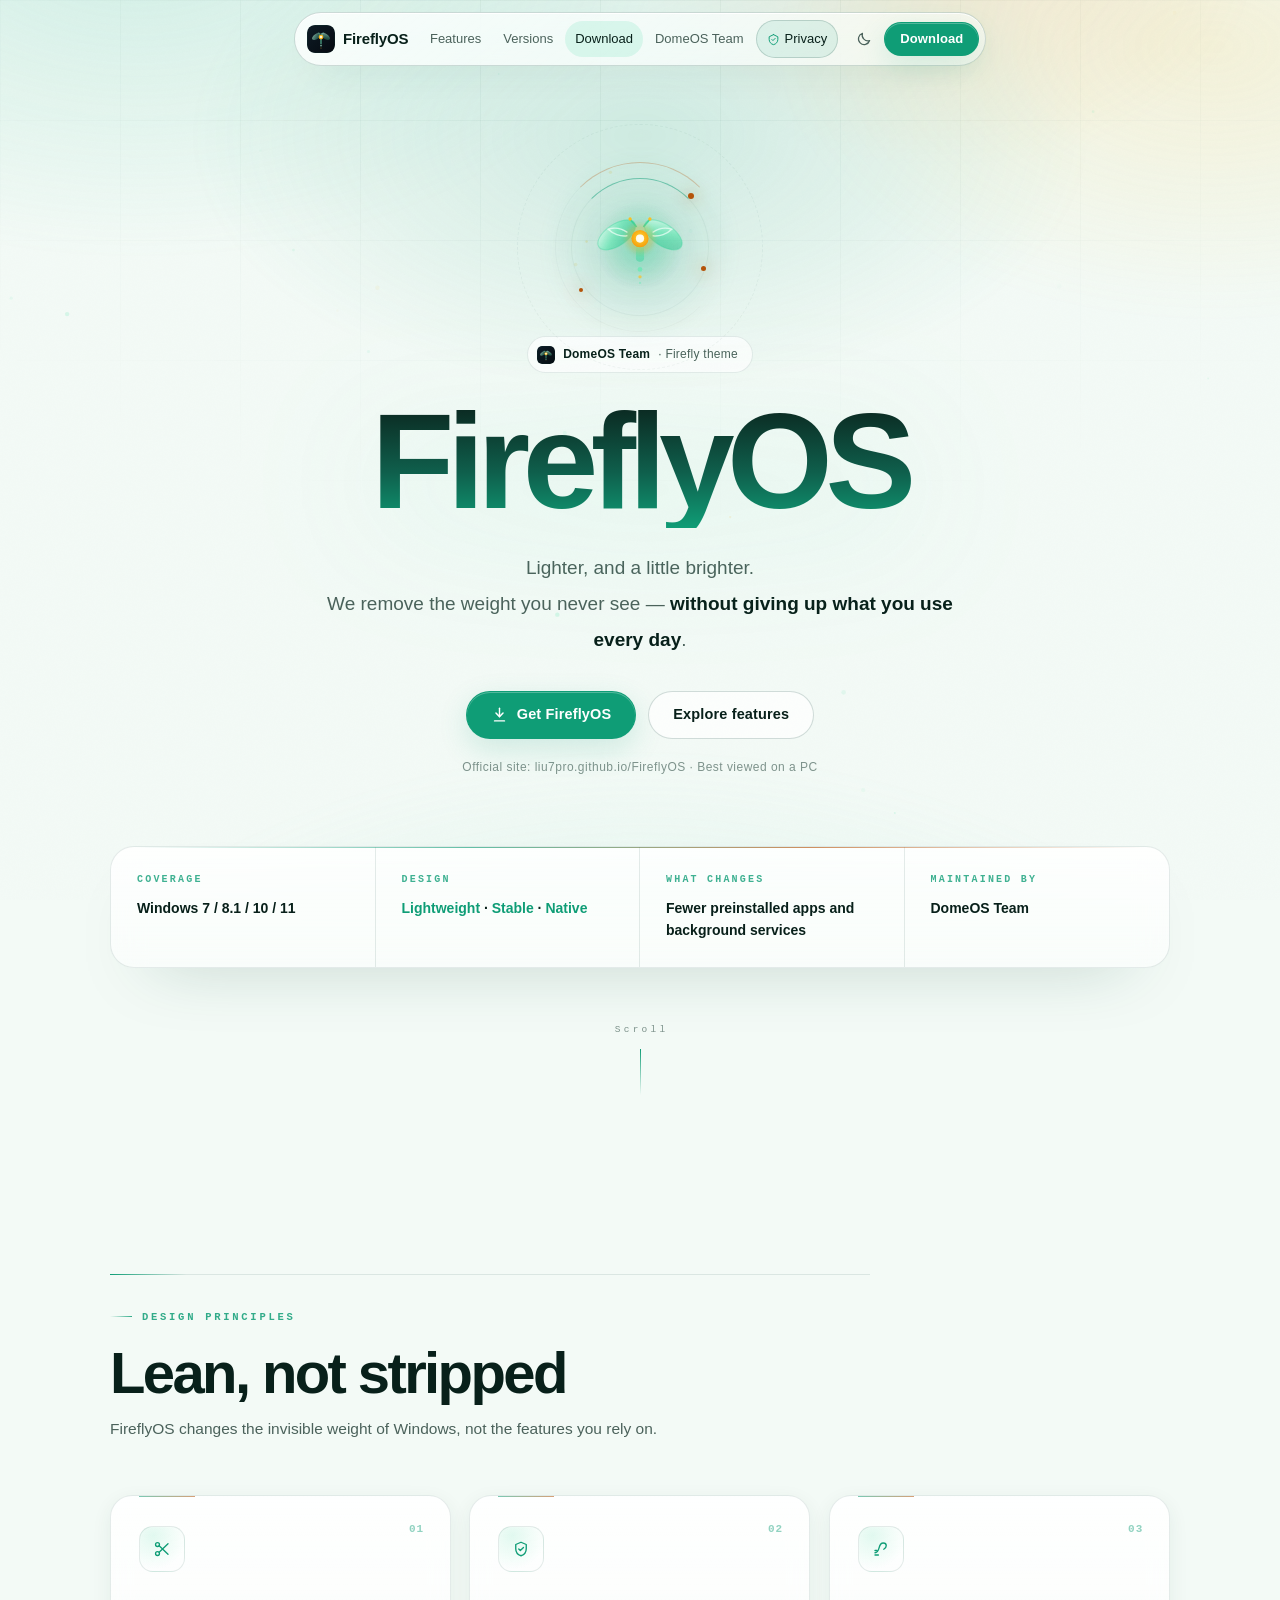
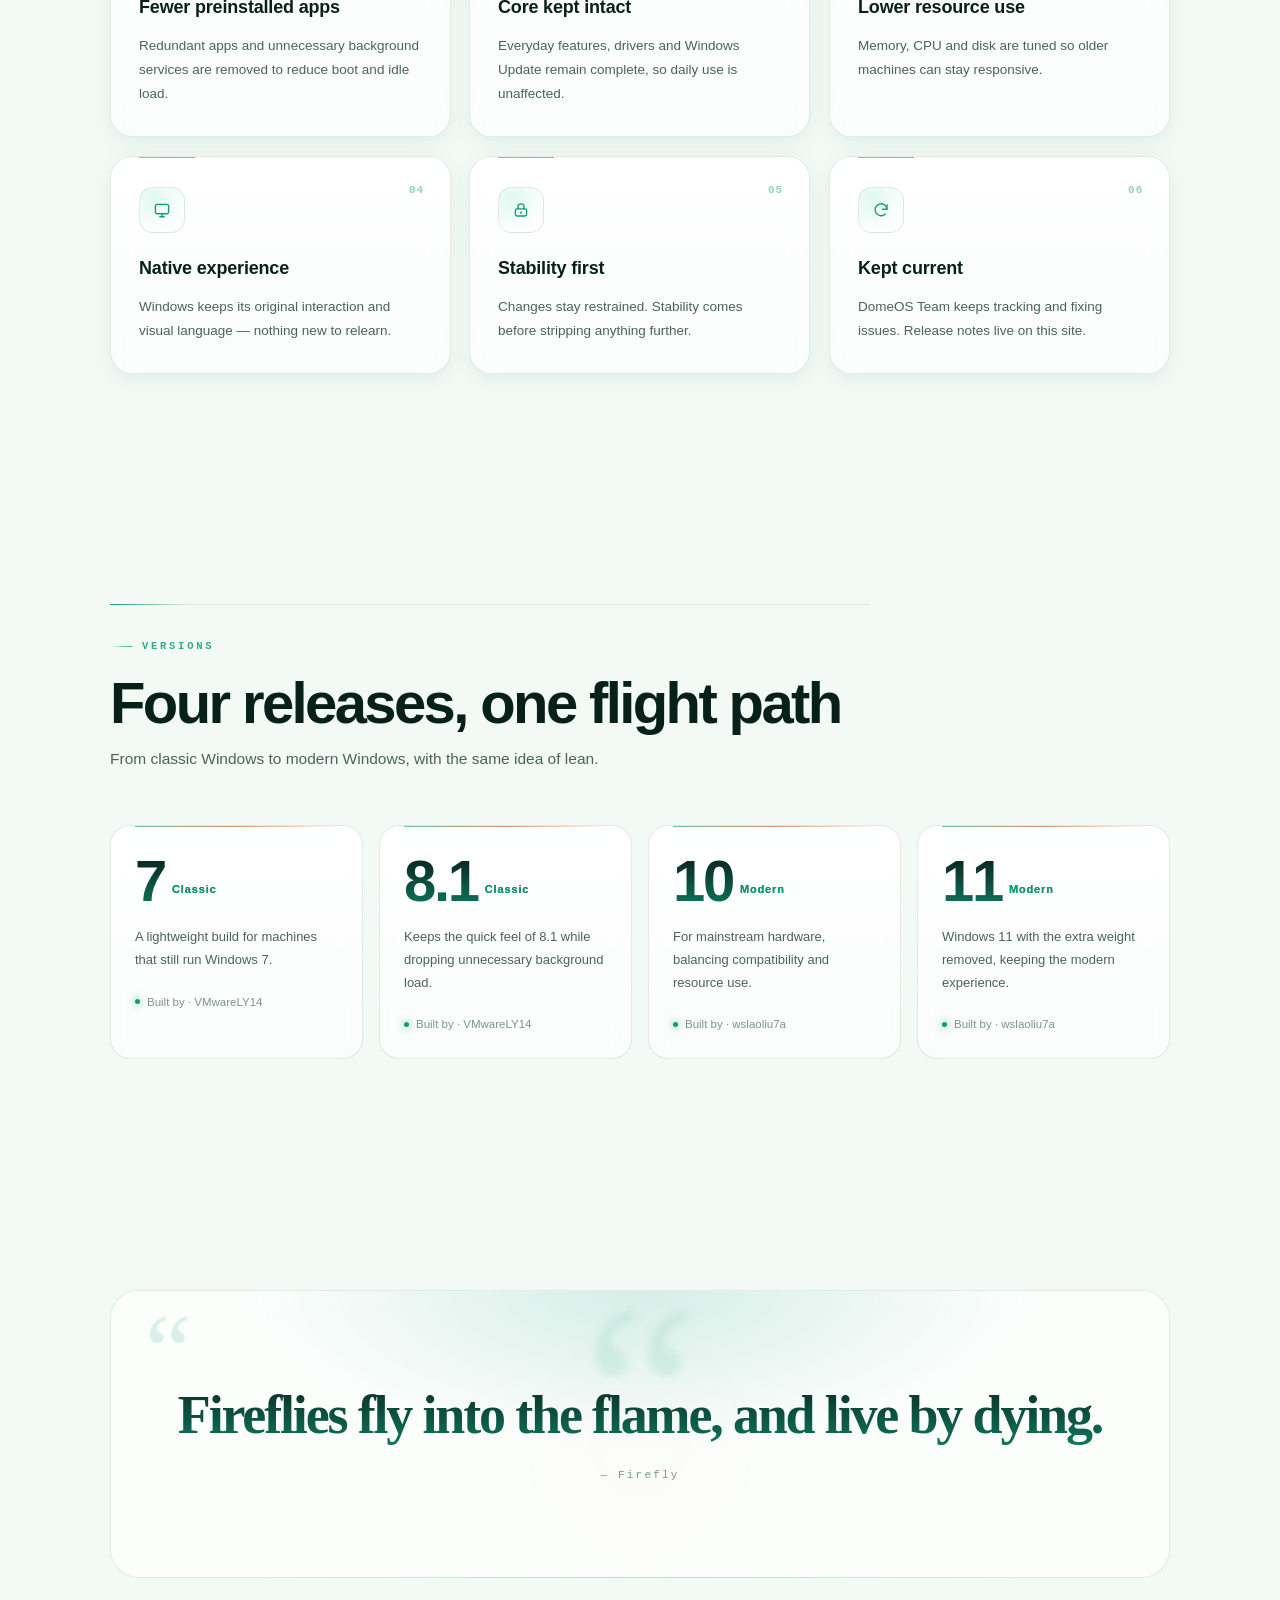
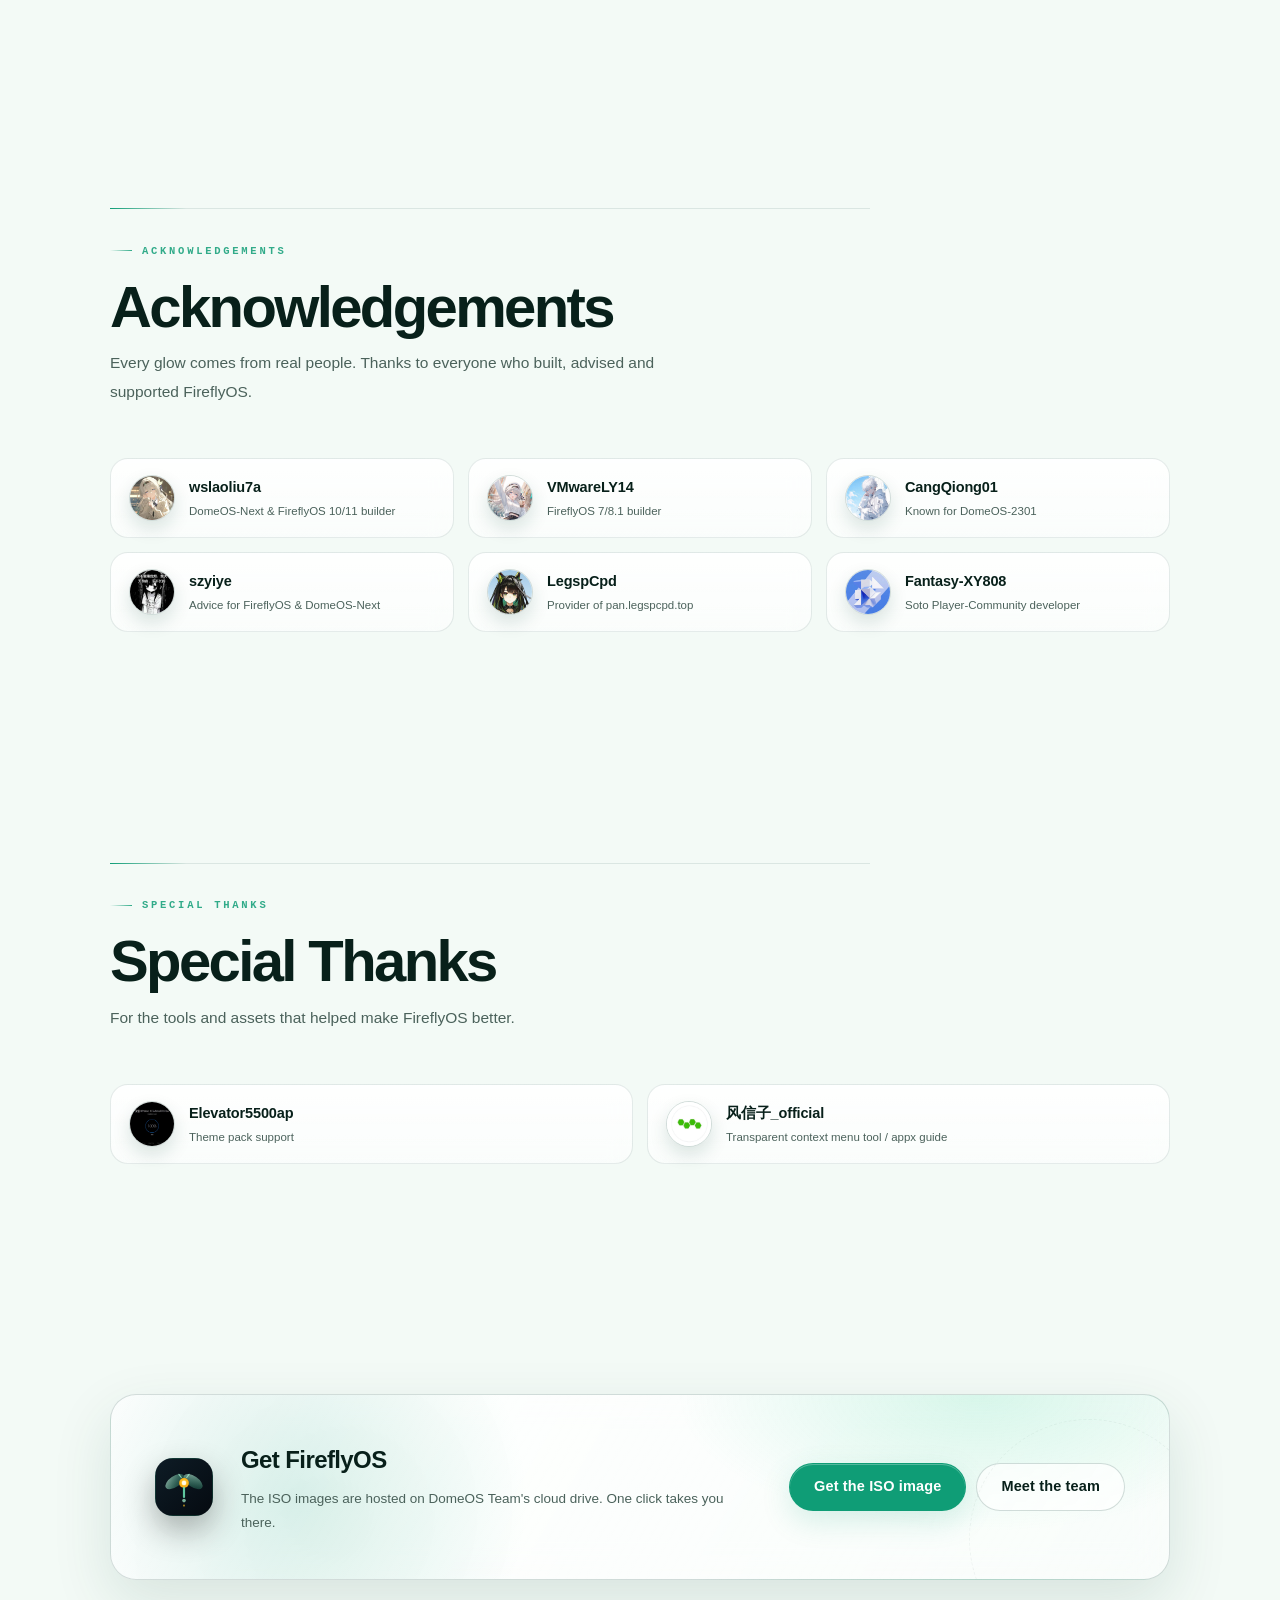
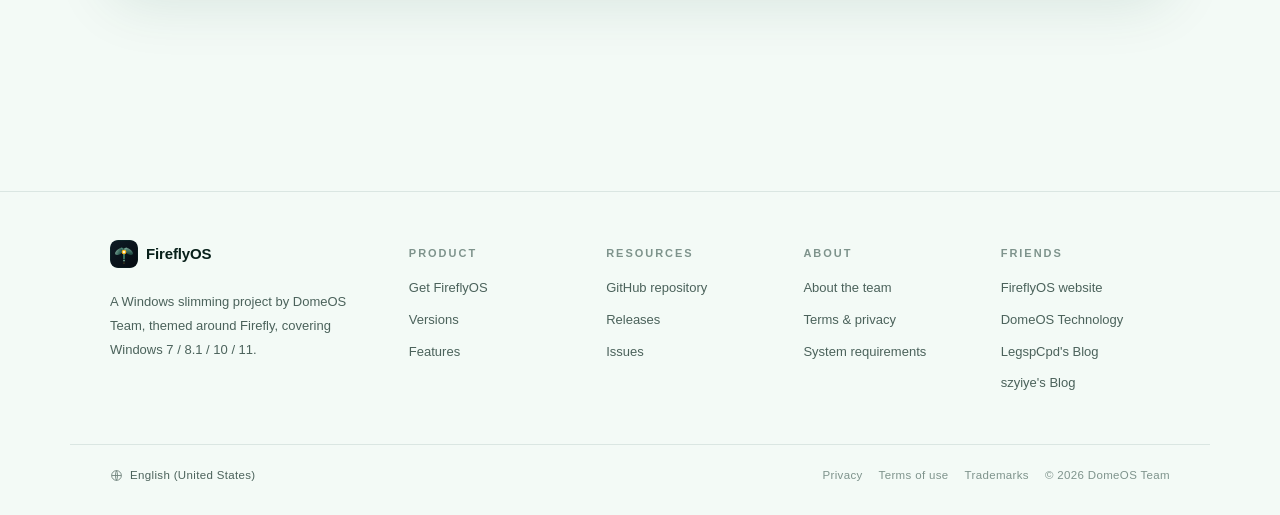
==== commit 7a63f7ad: "chore: 商标链接指向 DomeOS Team 关于页" ====
--- a/en/index.html
+++ b/en/index.html
@@ -346,7 +346,7 @@
     <div class="footer-legal">
       <a href="https://liu7pro.github.io/DomeOS-Team/legal.html">Privacy</a>
       <a href="https://liu7pro.github.io/DomeOS-Team/legal.html">Terms of use</a>
-      <a href="https://liu7pro.github.io/about.html">Trademarks</a>
+      <a href="https://liu7pro.github.io/DomeOS-Team/en/about.html">Trademarks</a>
       <a href="https://liu7pro.github.io/DomeOS-Team/">© <span id="year">2026</span> DomeOS Team</a>
     </div>
   </div>
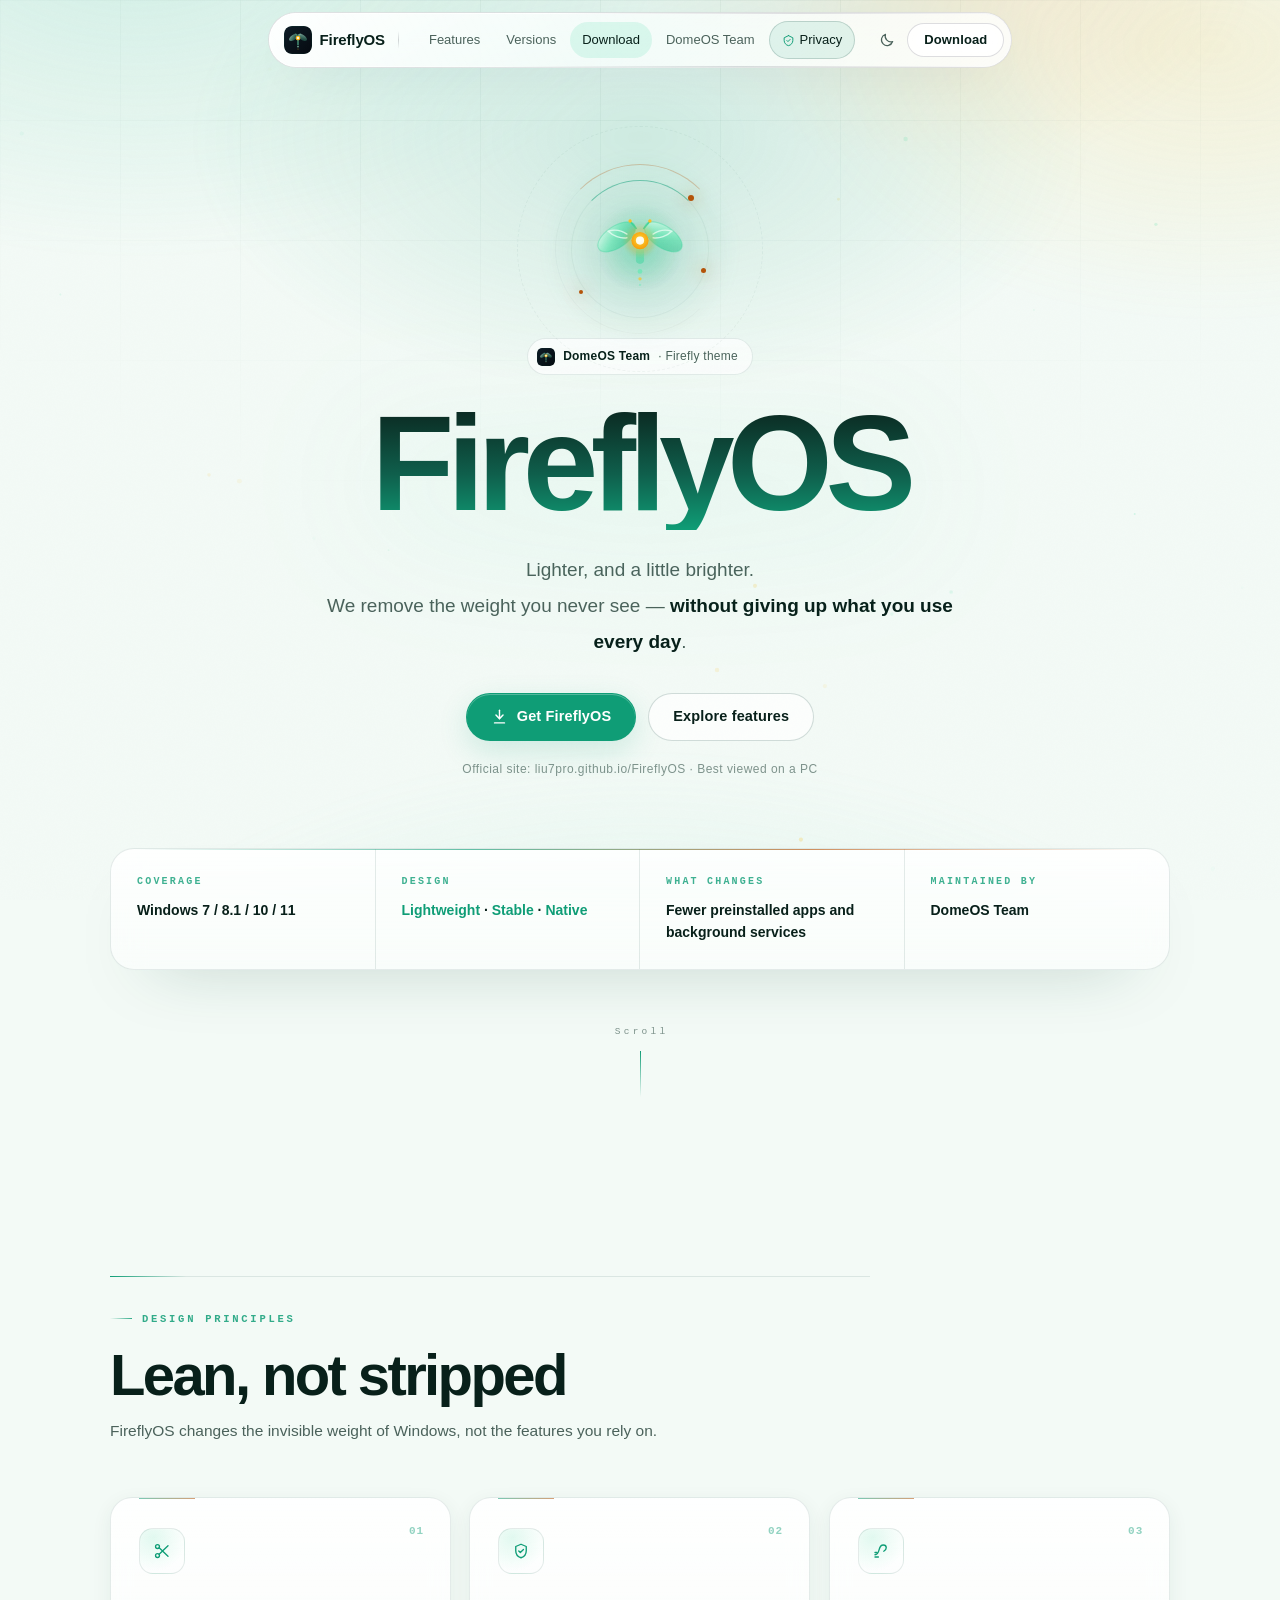
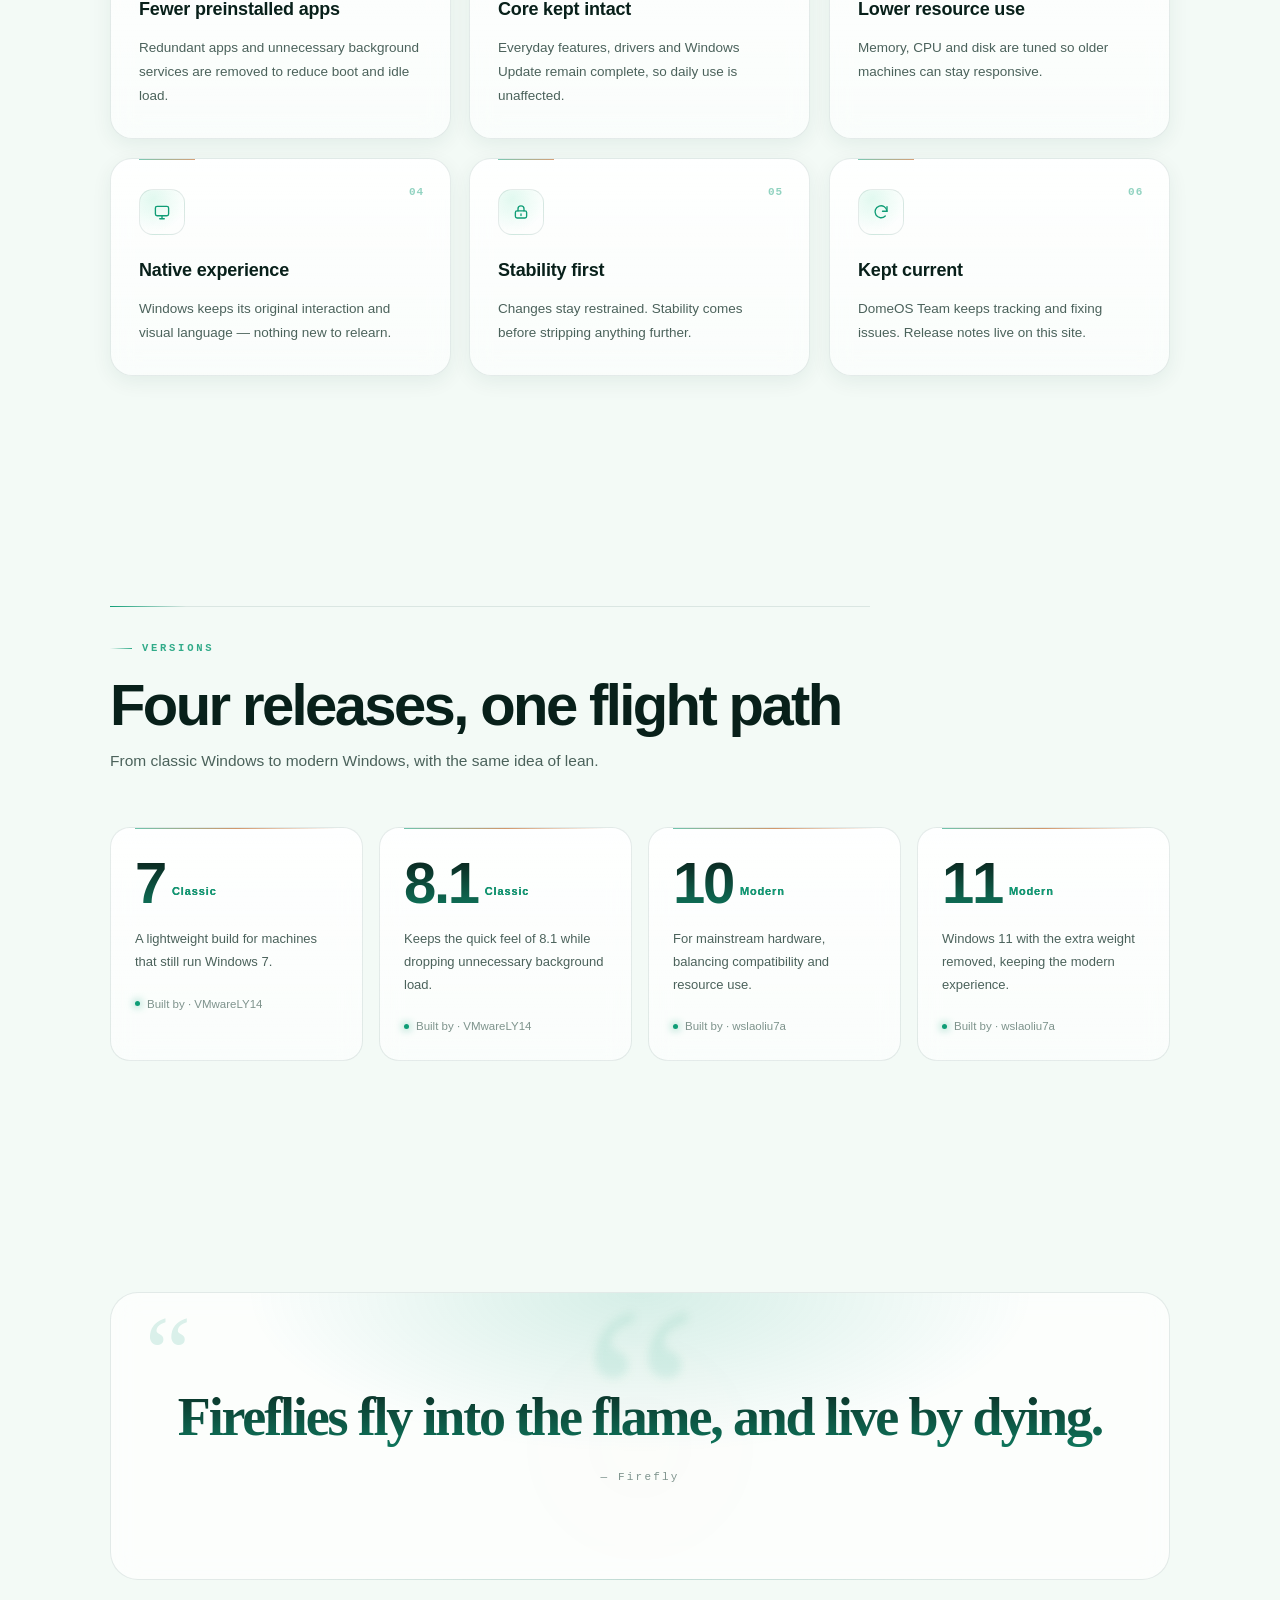
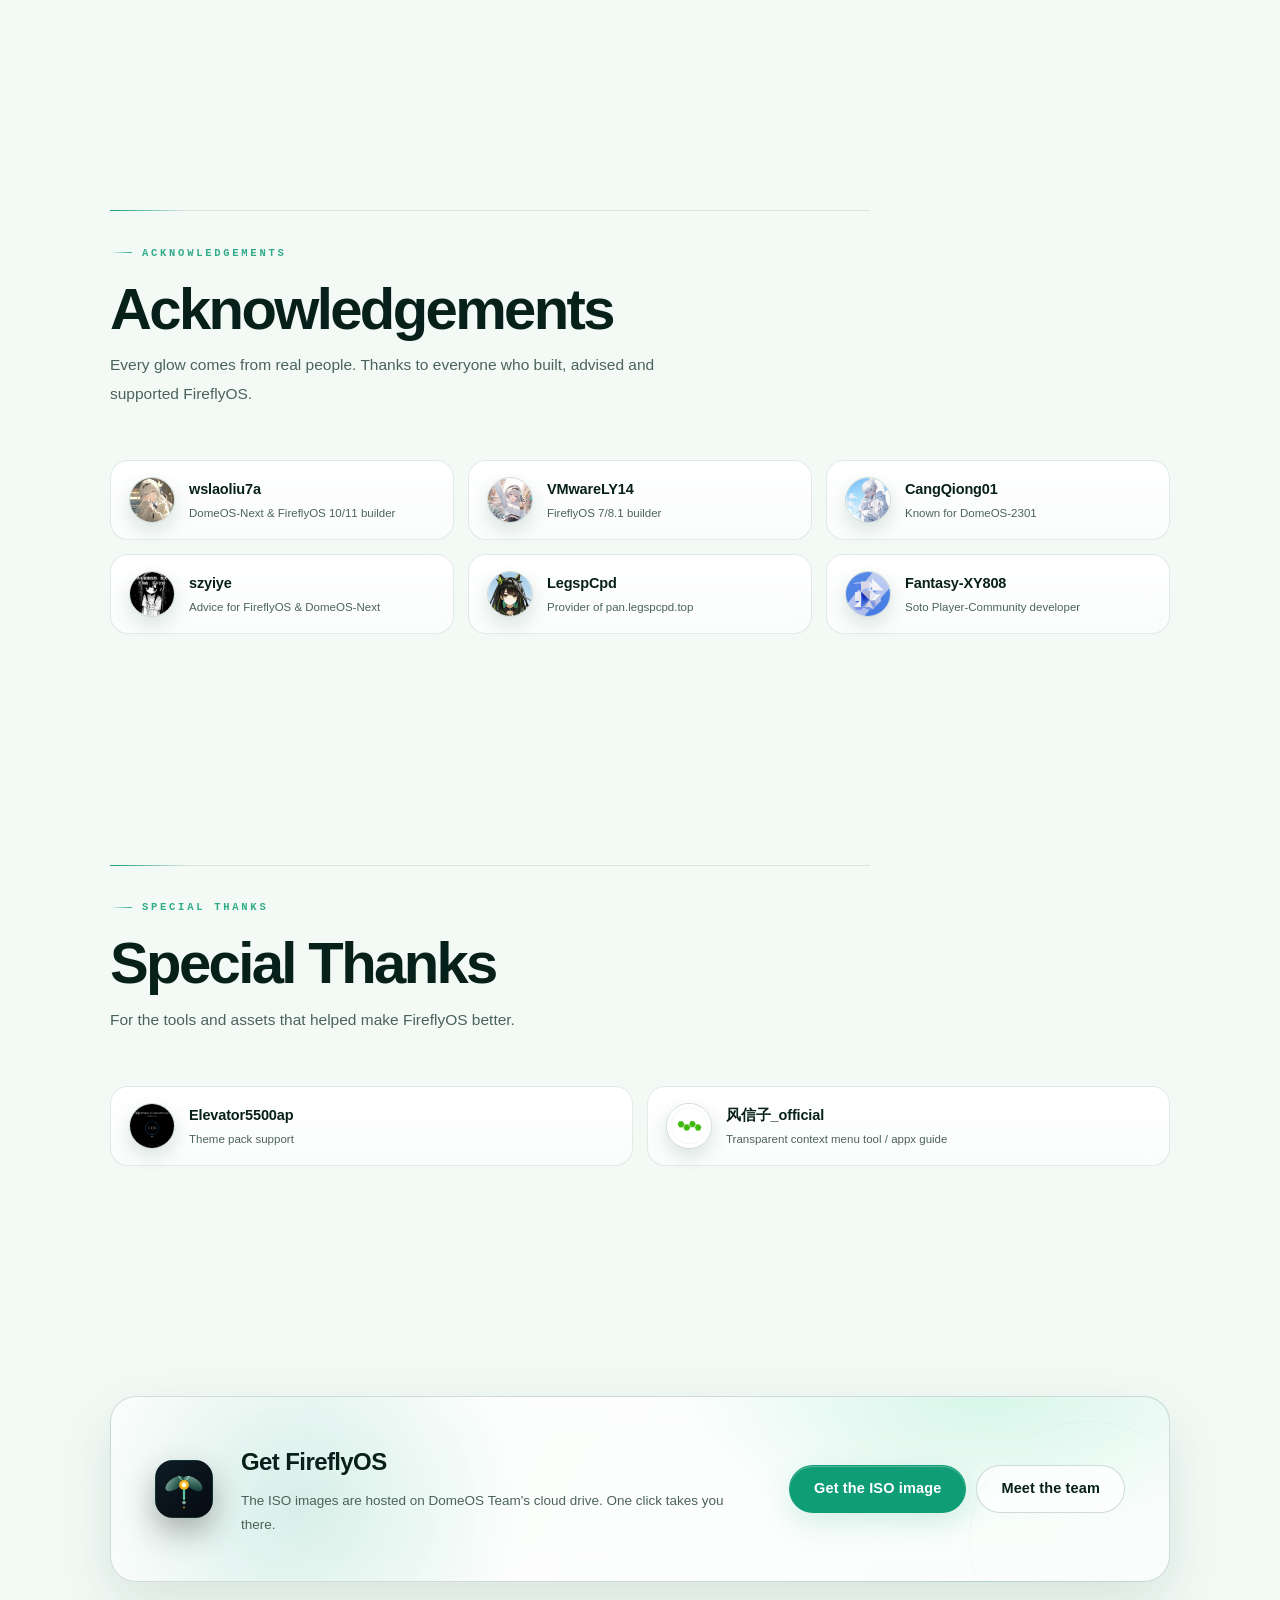
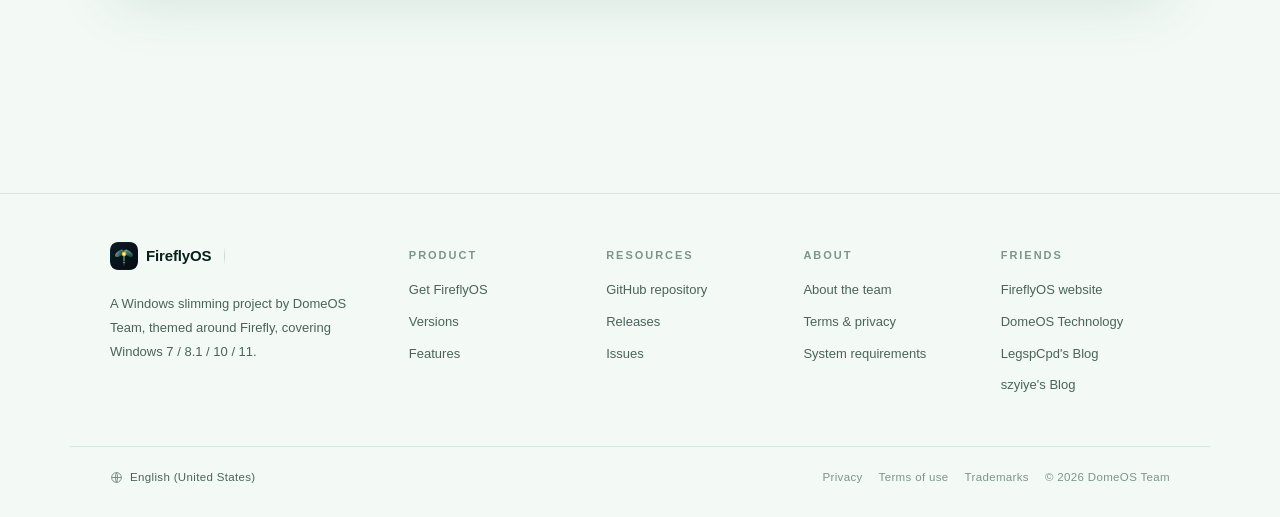
==== commit d777a8df: "feat: 顶栏改为 DomeOS AI 同款液态玻璃，入场改为淡出幕布" ====
--- a/en/index.html
+++ b/en/index.html
@@ -25,18 +25,11 @@
 <style>html{background:#060a10}html[data-color-mode="light"]{background:#f3faf6}</style>
 <link rel="stylesheet" href="../assets/theme.css" />
 <link rel="stylesheet" href="../assets/style.css?v=10" />
-<link rel="stylesheet" href="../assets/evolve.css?v=1" />
+<link rel="stylesheet" href="../assets/evolve.css?v=2" />
 </head>
 <body>
 
-<noscript><style>.enter{display:none!important}</style></noscript>
-<div class="enter" id="enter" aria-hidden="true">
-  <div class="enter-inner">
-    <img class="enter-logo" src="../assets/logo.svg" alt="" />
-    <span class="enter-word">FireflyOS</span>
-    <span class="enter-line"><i></i></span>
-  </div>
-</div>
+<div class="page-curtain" aria-hidden="true"></div>
 
 <div class="bg-scene" aria-hidden="true"></div>
 <canvas id="fireflies" aria-hidden="true"></canvas>
@@ -352,6 +345,6 @@
   </div>
 </footer>
 
-<script src="../assets/main.js?v=11"></script>
+<script src="../assets/main.js?v=12"></script>
 </body>
 </html>
--- a/assets/evolve.css
+++ b/assets/evolve.css
@@ -8,93 +8,116 @@
   --ev-mono: "Cascadia Code", "SFMono-Regular", Consolas, monospace;
 }
 
-/* ---------- 统一入场动画 ---------- */
-html.enter-lock,
-html.enter-lock body { overflow: hidden; }
-
-.enter {
+/* ---------- 统一入场：DomeOS AI 同款淡出幕布 ---------- */
+.page-curtain {
   position: fixed;
   inset: 0;
   z-index: 10000;
-  display: grid;
-  place-items: center;
-  background:
-    radial-gradient(ellipse 42% 50% at 50% 46%, rgba(52, 211, 153, .10), transparent 70%),
-    var(--bg);
-  border-radius: 0 0 42px 42px;
-  transition: transform .82s cubic-bezier(.76, 0, .24, 1);
-  will-change: transform;
-}
-.enter-inner {
-  display: flex;
-  flex-direction: column;
-  align-items: center;
-  gap: 18px;
-  animation: enterIn .8s var(--ev-ease) both;
-}
-.enter-logo {
-  width: 54px;
-  height: 54px;
-  padding: 9px;
-  box-sizing: content-box;
-  border-radius: 18px;
-  border: 1px solid var(--border-strong);
-  background: var(--surface-2);
-  box-shadow: 0 0 64px var(--glow);
-}
-.enter-word {
-  font-family: var(--ev-mono);
-  font-size: 11px;
-  font-weight: 600;
-  letter-spacing: .46em;
-  text-indent: .46em;
-  text-transform: uppercase;
-  color: var(--text);
-  opacity: .8;
-}
-.enter-line {
-  width: 148px;
-  height: 2px;
-  border-radius: 2px;
-  overflow: hidden;
-  background: rgba(255, 255, 255, .10);
-}
-html[data-color-mode="light"] .enter-line { background: rgba(9, 65, 51, .12); }
-.enter-line i {
-  display: block;
-  width: 100%;
-  height: 100%;
-  background: linear-gradient(90deg, var(--mint), var(--amber));
-  transform-origin: 0 50%;
-  animation: enterLoad 1s cubic-bezier(.65, 0, .35, 1) .12s both;
-}
-html.enter-done .enter { transform: translateY(-101%); }
-
-@keyframes enterIn {
-  from { opacity: 0; transform: translateY(16px) scale(.98); }
-  to { opacity: 1; transform: none; }
-}
-@keyframes enterLoad {
-  from { transform: scaleX(0); }
-  to { transform: scaleX(1); }
-}
-
-/* 入场结束后的首屏编排 */
-@keyframes heroRise {
-  from { opacity: 0; transform: translateY(20px); }
-  to { opacity: 1; transform: none; }
-}
-@keyframes heroVisual {
-  from { opacity: 0; transform: translateY(18px) scale(.965); }
-  to { opacity: 1; transform: none; }
-}
-html.enter-done .hero .hero-badge { animation: heroRise .8s var(--ev-ease) .12s backwards; }
-html.enter-done .hero h1 { animation: heroRise .95s var(--ev-ease) .2s backwards; }
-html.enter-done .hero .lead { animation: heroRise .9s var(--ev-ease) .3s backwards; }
-html.enter-done .hero .hero-actions { animation: heroRise .9s var(--ev-ease) .38s backwards; }
-html.enter-done .hero .hero-note { animation: heroRise .8s var(--ev-ease) .46s backwards; }
-html.enter-done .hero-mark { animation: heroVisual 1.1s var(--ev-ease) .16s backwards; }
-html.enter-done .hero .spec-panel { animation: heroVisual 1.1s var(--ev-ease) .5s backwards; }
+  background: var(--bg);
+  pointer-events: none;
+  animation: curtain-out .7s cubic-bezier(.22, 1, .36, 1) .25s forwards;
+}
+@keyframes curtain-out {
+  to { opacity: 0; visibility: hidden; }
+}
+
+/* ---------- 顶栏：DomeOS AI 同款液态玻璃胶囊 ---------- */
+.nav-inner {
+  height: 56px;
+  padding: 5px 7px 5px 15px;
+  gap: 12px;
+  border-radius: 999px;
+  border-color: rgba(255, 255, 255, .16);
+  background-color: rgba(16, 18, 26, .55);
+  background-image: linear-gradient(145deg, rgba(255, 255, 255, .16), rgba(255, 255, 255, .02) 44%, rgba(255, 255, 255, .08));
+  -webkit-backdrop-filter: blur(26px) saturate(180%);
+  backdrop-filter: blur(26px) saturate(180%);
+  box-shadow: 0 18px 44px -22px rgba(0, 0, 0, .9),
+    inset 0 1px 0 rgba(255, 255, 255, .34),
+    inset 0 -1px 0 rgba(0, 0, 0, .26);
+}
+.nav-inner::before {
+  content: "";
+  position: absolute;
+  inset: 0;
+  z-index: 2;
+  border-radius: inherit;
+  padding: 1px;
+  background: linear-gradient(135deg, rgba(255, 255, 255, .55), rgba(255, 255, 255, .04) 34%, rgba(255, 255, 255, .26) 64%, rgba(255, 255, 255, .04));
+  -webkit-mask: linear-gradient(#000 0 0) content-box, linear-gradient(#000 0 0);
+  -webkit-mask-composite: xor;
+  mask: linear-gradient(#000 0 0) content-box, linear-gradient(#000 0 0);
+  mask-composite: exclude;
+  pointer-events: none;
+}
+.nav-inner::after {
+  content: "";
+  position: absolute;
+  left: 18%;
+  right: 18%;
+  bottom: -1px;
+  height: 1px;
+  border-radius: 999px;
+  background: linear-gradient(90deg, transparent, rgba(255, 255, 255, .35), transparent);
+  pointer-events: none;
+}
+.brand::after {
+  content: "";
+  width: 1px;
+  height: 18px;
+  margin-left: 5px;
+  background: linear-gradient(180deg, transparent, rgba(255, 255, 255, .22), transparent);
+}
+.nav-links a {
+  padding: 7px 12px;
+  font-size: 13px;
+}
+.nav-links a:hover { background: rgba(255, 255, 255, .08); }
+.nav-actions .btn-sm {
+  padding: 8px 16px;
+  border: 1px solid rgba(255, 255, 255, .2) !important;
+  background: rgba(255, 255, 255, .09) !important;
+  color: var(--text) !important;
+  box-shadow: inset 0 1px 0 rgba(255, 255, 255, .2);
+  -webkit-backdrop-filter: blur(10px);
+  backdrop-filter: blur(10px);
+}
+.nav-actions .btn-sm:hover {
+  background: rgba(255, 255, 255, .16) !important;
+  border-color: rgba(255, 255, 255, .3) !important;
+  filter: none !important;
+  transform: translateY(-1px);
+}
+.site-header.scrolled .nav-inner {
+  background-color: rgba(10, 12, 18, .82);
+  background-image: linear-gradient(145deg, rgba(255, 255, 255, .12), rgba(255, 255, 255, .015) 44%, rgba(255, 255, 255, .06));
+  box-shadow: 0 18px 40px -20px rgba(0, 0, 0, .9),
+    inset 0 1px 0 rgba(255, 255, 255, .28),
+    inset 0 -1px 0 rgba(0, 0, 0, .26);
+}
+html[data-color-mode="light"] .nav-inner {
+  background-color: rgba(255, 255, 255, .62);
+  background-image: linear-gradient(145deg, rgba(255, 255, 255, .9), rgba(255, 255, 255, .3) 48%, rgba(255, 255, 255, .6));
+  border-color: rgba(16, 20, 38, .12);
+  box-shadow: 0 18px 44px -26px rgba(22, 28, 62, .35),
+    inset 0 1px 0 rgba(255, 255, 255, .95);
+}
+html[data-color-mode="light"] .nav-inner::before {
+  background: linear-gradient(135deg, rgba(255, 255, 255, .98), rgba(255, 255, 255, .3) 36%, rgba(16, 20, 38, .14) 66%, rgba(255, 255, 255, .8));
+}
+html[data-color-mode="light"] .brand::after {
+  background: linear-gradient(180deg, transparent, rgba(16, 20, 38, .18), transparent);
+}
+html[data-color-mode="light"] .nav-links a:hover { background: rgba(16, 20, 38, .06); }
+html[data-color-mode="light"] .nav-actions .btn-sm {
+  border-color: rgba(16, 20, 38, .14) !important;
+  background: rgba(255, 255, 255, .75) !important;
+  color: var(--text) !important;
+  box-shadow: inset 0 1px 0 rgba(255, 255, 255, .9);
+}
+html[data-color-mode="light"] .site-header.scrolled .nav-inner {
+  background-color: rgba(255, 255, 255, .86);
+}
 
 /* ---------- 首屏 ---------- */
 .hero { padding-top: clamp(64px, 10vw, 122px); }
@@ -408,11 +431,22 @@
   .hero-mark img { width: 96px; height: 96px; }
 }
 
+/* ---------- 响应式 ---------- */
+@media (max-width: 760px) {
+  .brand::after { display: none; }
+  .nav-inner {
+    height: 50px;
+    padding: 4px 6px 4px 12px;
+    gap: 8px;
+    -webkit-backdrop-filter: none;
+    backdrop-filter: none;
+  }
+  .nav-inner::after { display: none; }
+}
+
 /* ---------- 降级 ---------- */
 @media (prefers-reduced-motion: reduce) {
-  .enter { display: none; }
-  html.enter-lock, html.enter-lock body { overflow: auto; }
-  .enter-line i, .scroll-cue i, .hero-mark .spark, .hero-mark .ring,
+  .page-curtain { display: none; }
+  .scroll-cue i, .hero-mark .spark, .hero-mark .ring,
   .hero-mark::after { animation: none !important; }
-  html.enter-done .hero * { animation: none !important; }
-}
+}
